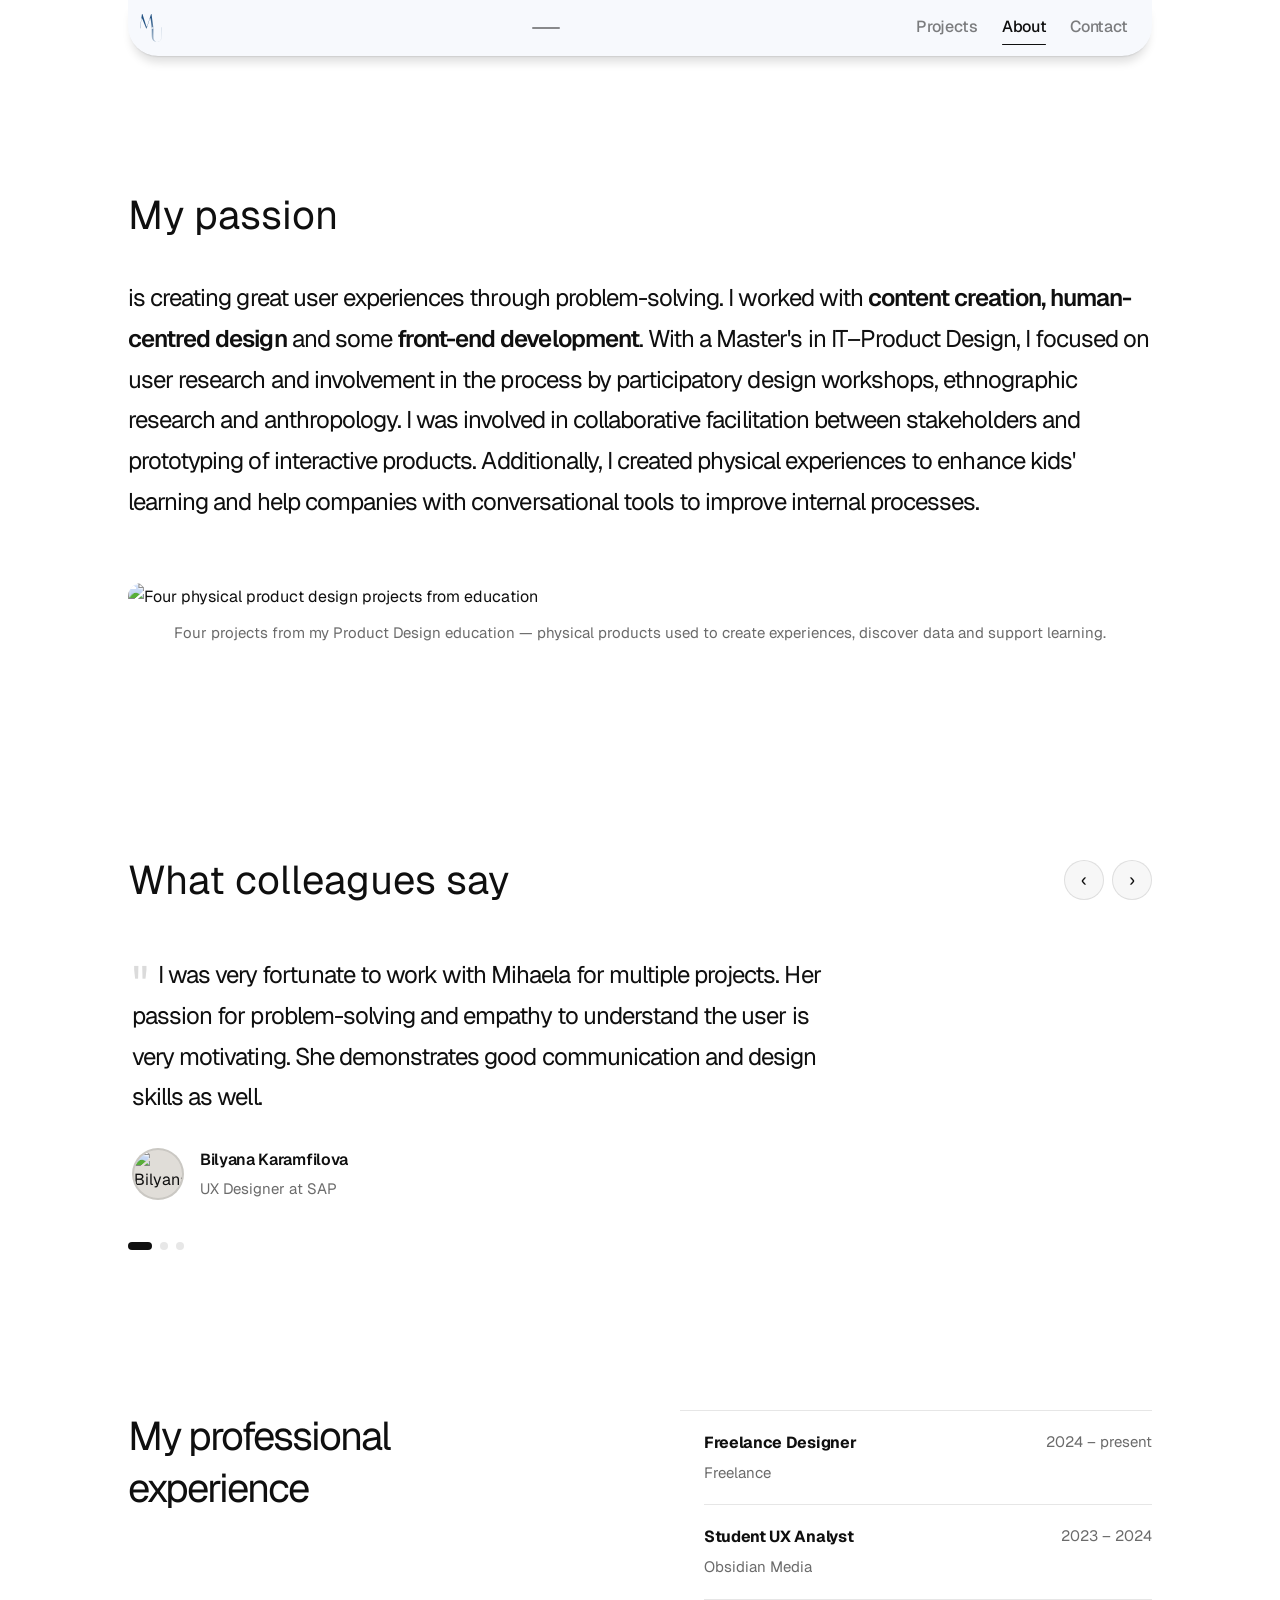
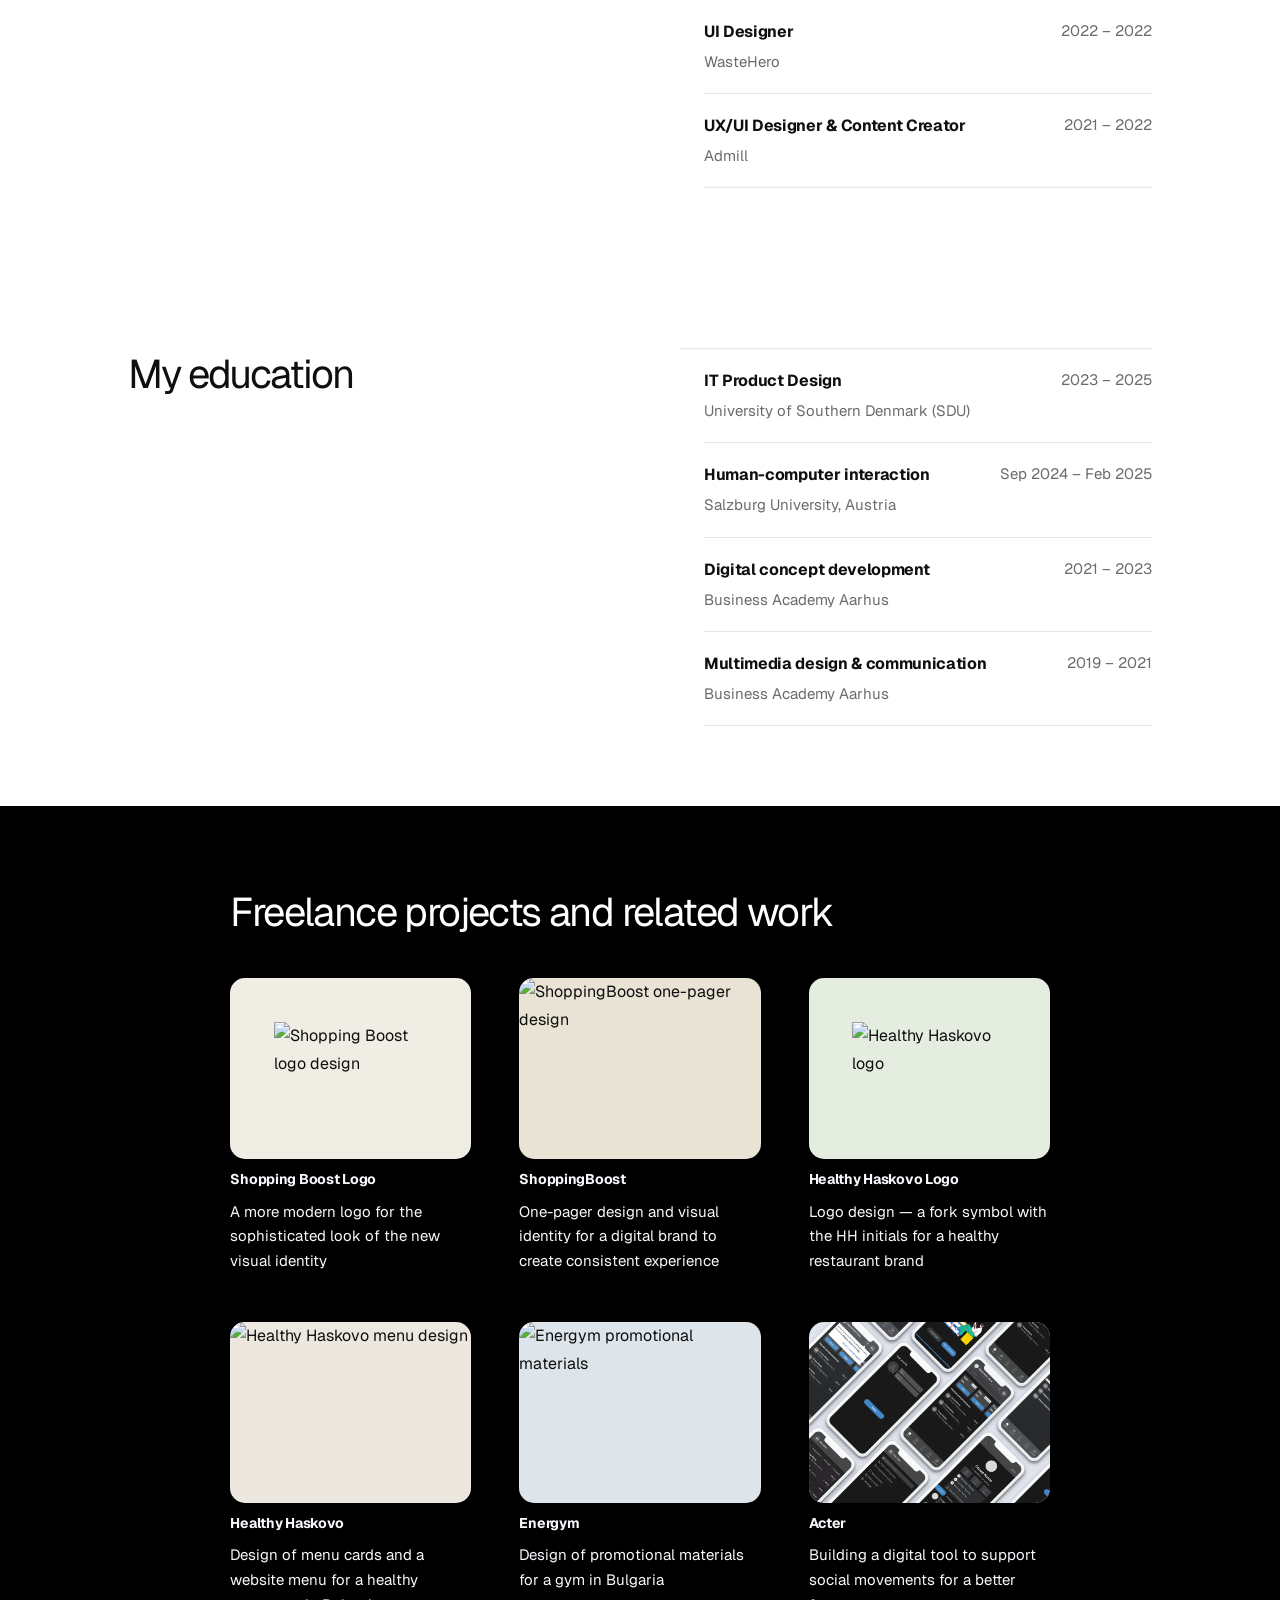
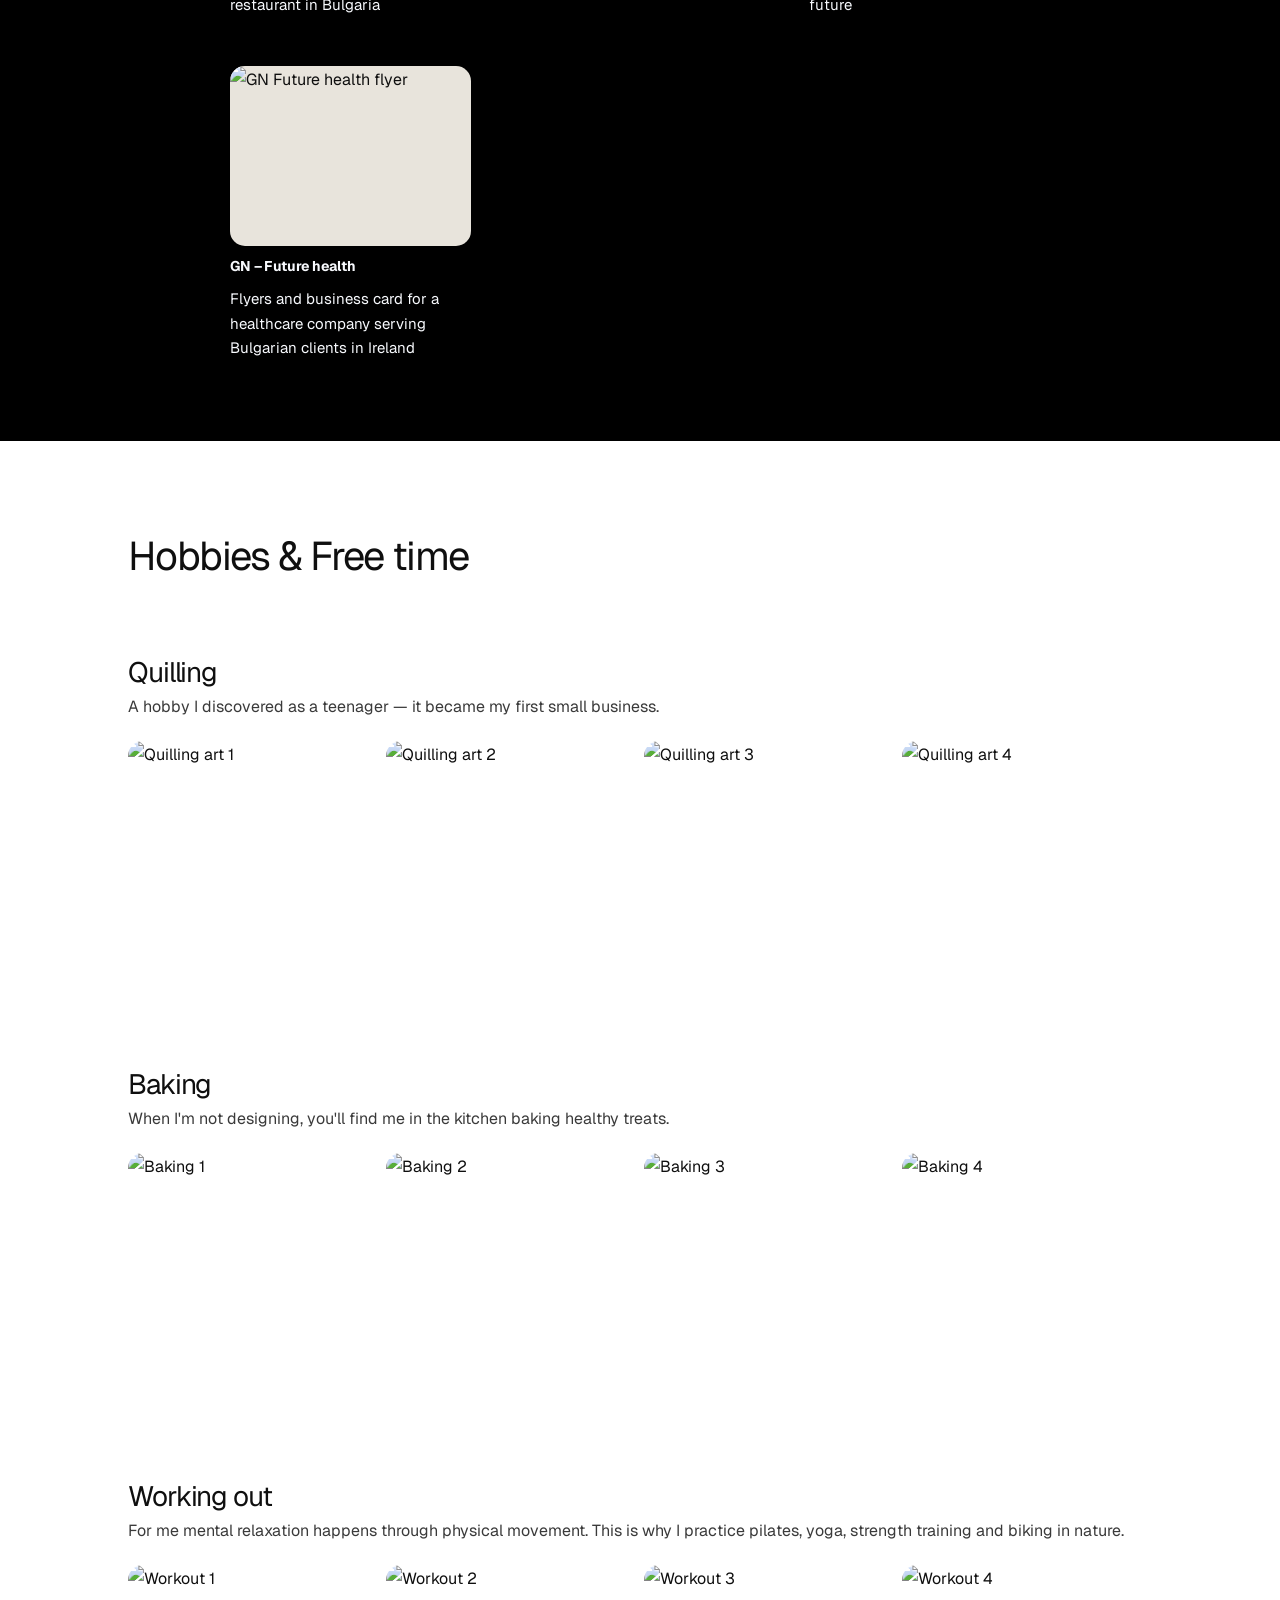
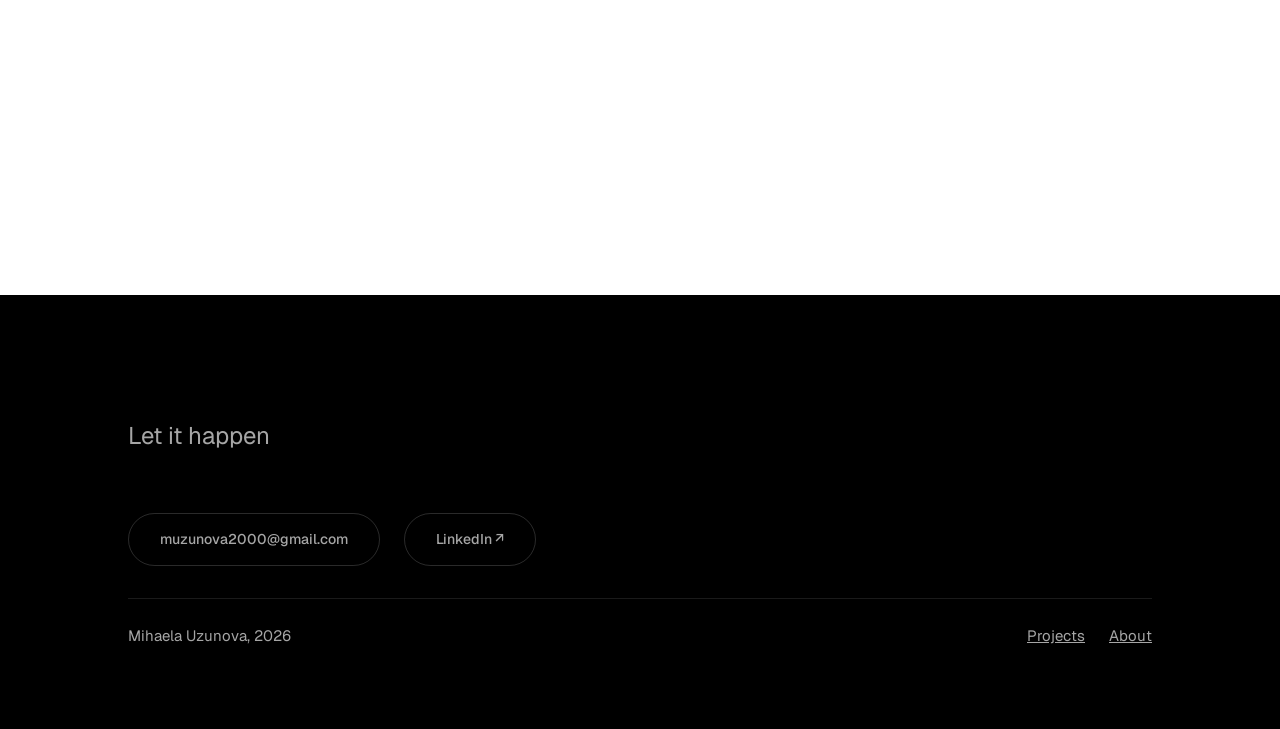
==== about.html @ a8ab4064 "images" ====
<!DOCTYPE html>
<html lang="en">
<head>
  <meta charset="UTF-8">
  <meta name="viewport" content="width=device-width, initial-scale=1.0">
  <title>About — Mihaela Uzunova</title>
  <meta name="description" content="About Mihaela Uzunova — Product Designer with a Master's in IT–Product Design.">
  <link rel="preconnect" href="https://fonts.googleapis.com">
  <link href="https://fonts.googleapis.com/css2?family=Geist:wght@300;400;500;600;700&display=swap" rel="stylesheet">
  <link rel="stylesheet" href="style.css">
</head>
<body>

<!-- ══ NAVIGATION ══════════════════════════════════════════
     Structure: [Logo → index.html] | scroll-line | [Links]
 ═════════════════════════════════════════════════════════ -->
<div class="nav" role="navigation" aria-label="Main navigation">
  <div class="nav__pill">
    <a href="index.html" class="nav__logo" aria-label="Mihaela Uzunova — go to homepage">
      <img src="icons/Logo-MU.svg" alt="Mihaela Uzunova" height="32" width="auto">
    </a>
    <div class="nav__center" aria-hidden="true">
      <div class="nav__scroll-line"></div>
    </div>
    <nav class="nav__links" aria-label="Page links">
      <a href="index.html" class="nav__link">Projects</a>
      <a href="about.html" class="nav__link nav__link--active">About</a>
      <a href="#footer" class="nav__link" role="menuitem">Contact</a>

    </nav>
    <button class="nav__ham" id="navHam"
            aria-label="Toggle navigation" aria-expanded="false" aria-controls="navDrawer">
      <span class="nav__ham-line"></span>
      <span class="nav__ham-line"></span>
      <span class="nav__ham-line"></span>
    </button>
    <div class="nav__tab nav__tab--left"  aria-hidden="true"></div>
    <div class="nav__tab nav__tab--right" aria-hidden="true"></div>
  </div>
</div>
<div class="nav__drawer" id="navDrawer" role="menu">
  <a href="index.html" class="nav__drawer-link" role="menuitem">Projects</a>
  <a href="about.html" class="nav__drawer-link nav__drawer-link--active" role="menuitem">About</a>
  <a href="#footer" class="nav__drawer-link" role="menuitem">Contact</a>
</div>

<!-- ══ LIGHTBOX ══════════════════════════════════════════ -->
<div class="lightbox" id="lightbox" role="dialog" aria-label="Image viewer" aria-modal="true">
  <button class="lightbox__btn lightbox__close" id="lightboxClose" aria-label="Close">✕</button>
  <button class="lightbox__btn lightbox__prev"  id="lightboxPrev"  aria-label="Previous">‹</button>
  <img class="lightbox__img" id="lightboxImg" src="" alt="">
  <button class="lightbox__btn lightbox__next"  id="lightboxNext"  aria-label="Next">›</button>
</div>

<!-- ══ PAGE ══════════════════════════════════════════════ -->
<main class="page">

  <!-- ── 1. INTRO / PASSION ──────────────────────────────
       Hierarchy: heading label → large body text → image
  ─────────────────────────────────────────────────────── -->
  <section class="panel panel--round-bottom"
           aria-label="About intro"
           style="padding-top:var(--space-hero-top); padding-bottom:120px;">
    <div class="panel__inner" style="display:flex;flex-direction:column;gap:60px;">

      <div class="passion-grid reveal">
        <span class="about-h">My passion</span><br>
        <br>
        <span class="passion-grid__label"></span>
        <div class="passion-grid__text">
          is creating great user experiences through problem-solving. I worked with
          <strong>content creation, human-centred design</strong> and some
          <strong>front-end development</strong>.
          With a Master's in IT–Product Design, I focused on user research and
          involvement in the process by participatory design workshops, ethnographic
          research and anthropology. I was involved in collaborative facilitation
          between stakeholders and prototyping of interactive products. Additionally,
          I created physical experiences to enhance kids' learning and help companies
          with conversational tools to improve internal processes.
        </div>
      </div>

      <div class="reveal" style="--reveal-delay:100ms">
        <img src="assets/images/about-education-projects.svg"
             data-fallback="https://framerusercontent.com/images/8AeSG3EFLdiTEGOoKFUkaVAniys.png"
             alt="Four physical product design projects from education"
             loading="lazy"
             style="width:100%;border-radius:15px;object-fit:cover;">
        <p class="photo-caption">
          Four projects from my Product Design education — physical products
          used to create experiences, discover data and support learning.
        </p>
      </div>

    </div>
  </section>


  <!-- ── 2. TESTIMONIAL CAROUSEL ─────────────────────────
       Hierarchy: section label → large quote → author
       Users can click arrows or dots; auto-plays every 6s.
  ─────────────────────────────────────────────────────── -->
  <section class="panel panel--round-all content-panel reveal" aria-label="Testimonials">
    <div class="testimonial-carousel" role="region" aria-label="Colleague testimonials" aria-roledescription="carousel">


  <!-- Header row: label + arrow controls -->
      <div class="testimonial-carousel__header">
        <span class="about-h">What colleagues say</span>
        <p class="testimonial-carousel__label" id="carousel-label"></p>
        <div class="testimonial-carousel__controls" aria-label="Carousel controls">
          <button class="testimonial-carousel__btn" id="testimonialPrev"
                  aria-label="Previous testimonial" aria-controls="testimonialTrack">‹</button>
          <button class="testimonial-carousel__btn" id="testimonialNext"
                  aria-label="Next testimonial" aria-controls="testimonialTrack">›</button>
        </div>
      </div>

      <!-- Slide viewport -->
      <div class="testimonial-carousel__viewport">
        <div class="testimonial-carousel__track" id="testimonialTrack"
             aria-live="polite" aria-atomic="true">

          <!-- Slide 1 -->
          <div class="testimonial-slide is-active"
               role="group" aria-roledescription="slide" aria-label="Testimonial 1 of 3">
            <blockquote class="testimonial-slide__quote">
              I was very fortunate to work with Mihaela for multiple projects.
              Her passion for problem-solving and empathy to understand the user
              is very motivating. She demonstrates good communication and design
              skills as well.
            </blockquote>
            <div class="testimonial-slide__author">
              <div class="testimonial-slide__avatar">
                <img src="assets/photos/Bilyana profile image.png"
                     data-fallback="https://framerusercontent.com/images/lwSOrYV5idbZUSqxw7YNv3wAYY0.png"
                     alt="Bilyana Karamfilova" loading="lazy">
              </div>
              <div>
                <span class="testimonial-slide__name">Bilyana Karamfilova</span>
                <span class="testimonial-slide__role">UX Designer at SAP</span>
              </div>
            </div>
          </div>

          <!-- Slide 2 -->
          <div class="testimonial-slide"
               role="group" aria-roledescription="slide" aria-label="Testimonial 2 of 3">
            <blockquote class="testimonial-slide__quote">
              Mihaela is creative, great to work with, and a genuine team player. 
              Mihaela is exceptional in Figma and has a strong foundation across many design tools. 
              I can strongly recommend her to any team which needs a great designer.”
            </blockquote>
            <div class="testimonial-slide__author">
              <div class="testimonial-slide__avatar"">
                <img src="photos/Denis photo.png"
                     alt="Colleague" loading="lazy">
              </div>
              <div>
                <span class="testimonial-slide__name">Denis Mrvoljak</span>
                <span class="testimonial-slide__role">Analytics Engineer</span>
              </div>
            </div>
          </div>

          <!-- Slide 3 -->
          <div class="testimonial-slide"
               role="group" aria-roledescription="slide" aria-label="Testimonial 3 of 3">
            <blockquote class="testimonial-slide__quote">
              Working with Mihaela was always a very positive experience. 
              She approaches projects in a calm and analytical way, asked precise questions, 
              and based her design decisions on clear reasoning rather than just aesthetics.”
            </blockquote>
            <div class="testimonial-slide__author">
              <div class="testimonial-slide__avatar" >
                <img src="photos/diana profile pic.jpg"
                     alt="Colleague" loading="lazy">
              </div>
              <div>
                <span class="testimonial-slide__name">Diana Považanová</span>
                <span class="testimonial-slide__role">UX & Brand Designer</span>
              </div>
            </div>
          </div>

        </div><!-- /.track -->
      </div><!-- /.viewport -->

      <!-- Dot indicators -->
      <div class="testimonial-carousel__dots" role="tablist" aria-label="Select testimonial">
        <button class="testimonial-carousel__dot is-active"
                role="tab" aria-selected="true" aria-controls="testimonialTrack"
                aria-label="Testimonial 1" data-index="0"></button>
        <button class="testimonial-carousel__dot"
                role="tab" aria-selected="false" aria-controls="testimonialTrack"
                aria-label="Testimonial 2" data-index="1"></button>
        <button class="testimonial-carousel__dot"
                role="tab" aria-selected="false" aria-controls="testimonialTrack"
                aria-label="Testimonial 3" data-index="2"></button>
      </div>

    </div>
  </section>

  <!-- ── 3. PROFESSIONAL EXPERIENCE ──────────────────────
       Hierarchy: H2 section title → role/company list
  ─────────────────────────────────────────────────────── -->
  <section class="panel panel--round-all content-panel reveal"
           id="services" aria-label="Professional experience">
    <div class="panel__inner">
      <div class="two-col">
        <div class="two-col__sticky">
          <h2 class="text-h2">My professional<br>experience</h2>
        </div>

        <div class="two-col__scroll">
          <ul class="experience-list" aria-label="Work history">
            <li class="experience-item">
              <div>
                <span class="experience-item__role">Freelance Designer</span>
                <span class="experience-item__company">Freelance</span>
              </div>
              <span class="experience-item__year">2024 – present</span>
            </li>
            <li class="experience-item">
              <div>
                <span class="experience-item__role">Student UX Analyst</span>
                <span class="experience-item__company">Obsidian Media</span>
              </div>
              <span class="experience-item__year">2023 – 2024</span>
            </li>
            <li class="experience-item">
              <div>
                <span class="experience-item__role">UI Designer</span>
                <span class="experience-item__company">WasteHero</span>
              </div>
              <span class="experience-item__year">2022 – 2022</span>
            </li>
            <li class="experience-item">
              <div>
                <span class="experience-item__role">UX/UI Designer &amp; Content Creator</span>
                <span class="experience-item__company">Admill</span>
              </div>
              <span class="experience-item__year">2021 – 2022</span>
            </li>
          </ul>
        </div>

      </div>
    </div>
  </section>
 
  <!-- ── 3. EDUCATIONAL EXPERIENCE ──────────────────────
  ─────────────────────────────────────────────────────── -->

  <section class="panel panel--round-all content-panel reveal"
           id="services" aria-label="Professional experience">
    <div class="panel__inner">
      <div class="two-col">
        <div class="two-col__sticky">
          <h2 class="text-h2">My education</h2>
        </div>

        <div class="two-col__scroll">
          <ul class="experience-list" aria-label="Work history">
            <li class="experience-item">
              <div>
                <span class="experience-item__role">IT Product Design</span>
                <span class="experience-item__company">University of Southern Denmark (SDU)</span>
              </div>
              <span class="experience-item__year">2023 – 2025</span>
            </li>
            <li class="experience-item">
              <div>
                <span class="experience-item__role">Human-computer interaction</span>
                <span class="experience-item__company">Salzburg University, Austria</span>
              </div>
              <span class="experience-item__year">Sep 2024 – Feb 2025</span>
            </li>
            <li class="experience-item">
              <div>
                <span class="experience-item__role">Digital concept development</span>
                <span class="experience-item__company">Business Academy Aarhus</span>
              </div>
              <span class="experience-item__year">2021 – 2023</span>
            </li>
            <li class="experience-item">
              <div>
                <span class="experience-item__role">Multimedia design &amp; communication</span>
                <span class="experience-item__company">Business Academy Aarhus</span>
              </div>
              <span class="experience-item__year">2019 – 2021</span>
            </li>
          </ul>
        </div>

      </div>
    </div>
  </section>


  <!-- ── 4. FREELANCE PROJECTS ───────────────────────────
       Hierarchy: H2 heading → image thumbnail → title → description
       Images fill boxes with object-fit:cover (or contain for logos)
  ─────────────────────────────────────────────────────── -->
  <section class="panel panel--round-all content-panel reveal" aria-label="Freelance projects" id="panel-freelance">
    <div class="panel__inner">

      <h2 class="freelance-section-heading">Freelance projects and related work</h2>

      <div class="freelance-grid">

        <!-- LOGO items use --logo modifier for object-fit:contain -->
        <div class="freelance-item">
          <div class="freelance-item__thumb freelance-item__thumb--logo" style="background:#f0ede4;">
            <img src="assets/images/freelance-shopping-boost-logo.svg"
                 data-fallback="https://framerusercontent.com/images/0Tjo4TJbBhtSifZKqpNWFvZrxtI.svg"
                 alt="Shopping Boost logo design" loading="lazy">
          </div>
          <p class="freelance-item__title">Shopping Boost Logo</p>
          <p class="freelance-item__desc">A more modern logo for the sophisticated look of the new visual identity</p>
        </div>

        <div class="freelance-item">
          <div class="freelance-item__thumb" style="background:#e8e3d5;">
            <img src="assets/images/freelance-shopping-boost.svg"
                 data-fallback="https://framerusercontent.com/images/w4PWAtOiKPuX6em18YrSMd3Jj10.png"
                 alt="ShoppingBoost one-pager design" loading="lazy">
          </div>
          <p class="freelance-item__title">ShoppingBoost</p>
          <p class="freelance-item__desc">One-pager design and visual identity for a digital brand to create consistent experience</p>
        </div>

        <div class="freelance-item">
          <div class="freelance-item__thumb freelance-item__thumb--logo" style="background:#e5ede0;">
            <img src="assets/images/freelance-healthy-haskovo-logo.svg"
                 data-fallback="https://framerusercontent.com/images/qCf59tjkWl9JNCRsRRt0Go29gw.svg"
                 alt="Healthy Haskovo logo" loading="lazy">
          </div>
          <p class="freelance-item__title">Healthy Haskovo Logo</p>
          <p class="freelance-item__desc">Logo design — a fork symbol with the HH initials for a healthy restaurant brand</p>
        </div>

        <div class="freelance-item">
          <div class="freelance-item__thumb" style="background:#ede8df;">
            <img src="assets/images/freelance-healthy-haskovo.svg"
                 data-fallback="https://framerusercontent.com/images/FFqtTVPtNFP31FycWjvl6tygAug.png"
                 alt="Healthy Haskovo menu design" loading="lazy">
          </div>
          <p class="freelance-item__title">Healthy Haskovo</p>
          <p class="freelance-item__desc">Design of menu cards and a website menu for a healthy restaurant in Bulgaria</p>
        </div>

        <div class="freelance-item">
          <div class="freelance-item__thumb" style="background:#dde5ea;">
            <img class="hobby-gallery__img" src="assets/images/freelance-energym.svg"
                 data-fallback="https://framerusercontent.com/images/6rnTeiDVu0fm8cZxaADlhZErVI.png"
                 alt="Energym promotional materials" loading="lazy">
          </div>
          <p class="freelance-item__title">Energym</p>
          <p class="freelance-item__desc">Design of promotional materials for a gym in Bulgaria</p>
        </div>

        <div class="freelance-item">
          <div class="freelance-item__thumb" style="background:#e0e4ed;">
            <img class="hobby-gallery__img" src="photos/Actor-MOCKUPs-Phones.png"
                 data-fallback="https://github.com/uzunovamihaela/portfolio/blob/3a50fce0b4b57e09cc58103749b3e7d9e914b8c0/photos/Actor-MOCKUPs-Phones.png"
                 alt="Acter social movement tool" loading="lazy">
          </div>
          <p class="freelance-item__title">Acter</p>
          <p class="freelance-item__desc">Building a digital tool to support social movements for a better future</p>
        </div>

        <div class="freelance-item">
          <div class="freelance-item__thumb" style="background:#e8e4dc;">
            <img class="hobby-gallery__img" src="----"
                 data-fallback="https://framerusercontent.com/images/236sgPd18s0Sccp9KuyGt0Kv4.png"
                 alt="GN Future health flyer" loading="lazy">
          </div>
          <p class="freelance-item__title">GN – Future health</p>
          <p class="freelance-item__desc">Flyers and business card for a healthcare company serving Bulgarian clients in Ireland</p>
        </div>

      </div>
    </div>
  </section>

  <!-- ── 5. HOBBIES ──────────────────────────────────────
       Hierarchy: H2 → H3 hobby name → body desc → photo grid
  ─────────────────────────────────────────────────────── -->
  <section class="panel panel--round-all content-panel reveal" aria-label="Hobbies">
    <div class="panel__inner">

      <h2 class="hobbies-heading">Hobbies &amp; Free time</h2>

      <div class="hobby-section">
        <div class="hobby-section__header">
          <h3 class="hobby-section__name">Quilling</h3>
          <p class="hobby-section__desc">A hobby I discovered as a teenager — it became my first small business.</p>
        </div>
        <div class="hobby-gallery">
          <img class="hobby-gallery__img" src="assets/images/hobby-quilling-1.svg"
               data-fallback="https://framerusercontent.com/images/YHaYY87H1dk442g3gDPDpAk1Ows.png"
               alt="Quilling art 1" loading="lazy">
          <img class="hobby-gallery__img" src="assets/images/hobby-quilling-2.svg"
               data-fallback="https://framerusercontent.com/images/HFTylfSXX4FcjKSsA3PEj3fnMRU.png"
               alt="Quilling art 2" loading="lazy">
          <img class="hobby-gallery__img" src="assets/images/hobby-quilling-3.svg"
               data-fallback="https://framerusercontent.com/images/AWq4Z7p8507ijrqC2cA4pgmf760.png"
               alt="Quilling art 3" loading="lazy">
          <img class="hobby-gallery__img" src="assets/images/hobby-quilling-4.svg"
               data-fallback="https://framerusercontent.com/images/sGIptMogyaDWTcd0AEV4dmSQ.png"
               alt="Quilling art 4" loading="lazy">
        </div>
      </div>

      <div class="hobby-section">
        <div class="hobby-section__header">
          <h3 class="hobby-section__name">Baking</h3>
          <p class="hobby-section__desc">When I'm not designing, you'll find me in the kitchen baking healthy treats.</p>
        </div>
        <div class="hobby-gallery">
          <img class="hobby-gallery__img" src="assets/images/hobby-baking-1.svg"
               data-fallback="https://framerusercontent.com/images/GiwDTWTmSLKFHNaBdzjFYMfHlog.jpeg"
               alt="Baking 1" loading="lazy">
          <img class="hobby-gallery__img" src="assets/images/hobby-baking-2.svg"
               data-fallback="https://framerusercontent.com/images/i2eRsz8CIRX2nXGvk4YJ8UVtW2Y.jpeg"
               alt="Baking 2" loading="lazy">
          <img class="hobby-gallery__img" src="assets/images/hobby-baking-3.svg"
               data-fallback="https://framerusercontent.com/images/HxMLSd2zOgRobpEKYFdrCWTsAIk.jpeg"
               alt="Baking 3" loading="lazy">
          <img class="hobby-gallery__img" src="assets/images/hobby-baking-4.svg"
               data-fallback="https://framerusercontent.com/images/gluixwspMv5TgZrB2dmzsBmr4PY.jpeg"
               alt="Baking 4" loading="lazy">
        </div>
      </div>

      <div class="hobby-section">
        <div class="hobby-section__header">
          <h3 class="hobby-section__name">Working out</h3>
          <p class="hobby-section__desc">
            For me mental relaxation happens through physical movement. This is why I practice pilates, yoga, strength training and biking in nature.
          </p>
        </div>
        <div class="hobby-gallery">
          <img class="hobby-gallery__img" src="assets/images/hobby-workout-1.svg"
               data-fallback="https://framerusercontent.com/images/nebKHtFgmzqgBatkZMsHce5x1o.png"
               alt="Workout 1" loading="lazy">
          <img class="hobby-gallery__img" src="assets/images/hobby-workout-2.svg"
               data-fallback="https://framerusercontent.com/images/xOynuA3ihBtTfeAcx9zMGR2T1h0.png"
               alt="Workout 2" loading="lazy">
          <img class="hobby-gallery__img" src="assets/images/hobby-workout-3.svg"
               data-fallback="https://framerusercontent.com/images/FqAjwyoiWbgMYJBif4N5TjheSzk.png"
               alt="Workout 3" loading="lazy">
          <img class="hobby-gallery__img" src="assets/images/hobby-workout-4.svg"
               data-fallback="https://framerusercontent.com/images/Z2DNbGDiVHFKPW6QPA536LbrDc.png"
               alt="Workout 4" loading="lazy">
        </div>
      </div>

    </div>
  </section>

  <!-- ── FOOTER ──────────────────────────────────────── -->
  <footer class="footer" aria-label="Footer" id="footer">
    <div class="footer__inner reveal">
      <div class="footer-mail">
        <p class="footer__cta-label">Let it happen</p>
      </div>
      <div class="footer__secondary-links">
        <a href="mailto:muzunova2000@gmail.com" class="btn btn--outline-dark">muzunova2000@gmail.com</a>
        <a href="https://www.linkedin.com/in/mihaela-uzunova" target="_blank" rel="noopener noreferrer" class="btn btn--outline-dark">LinkedIn ↗</a>
      </div>
      <div class="footer__bottom">
        <span class="footer__copyright">Mihaela Uzunova, 2026</span>
        <nav class="footer__nav" aria-label="Footer navigation">
          <a href="index.html" class="footer__nav-link">Projects</a>
          <a href="about.html" class="footer__nav-link">About</a>
        </nav>
      </div>
    </div>
  </footer>

</main>

<script src="main.js"></script>
</body>
</html>
---- style.css ----
/* ================================================================
   PORTFOLIO — style.css
   Mihaela Uzunova Portfolio
   ================================================================
   Table of Contents:
   1.  Design Tokens & Fluid Type Scale
   2.  Reset & Base
   3.  Navigation
   4.  Page Layout Shell
   5.  Hero Section
   6.  Project Cards
   7.  White Content Panels & Two-column Layout
   8.  Skills List & Tags
   9.  Buttons
   10. Collaborate Section
   11. Footer
   12. About Page — Passion, Testimonial Carousel, Experience
   13. Freelance Grid
   14. Hobbies
   15. Case Study Page
   16. Lightbox
   17. Scroll Reveal
   18. Responsive — Tablet  (810–1169 px)
   19. Responsive — Mobile  (≤ 809 px)
   20. Reduced Motion
================================================================ */

/* ── 1. DESIGN TOKENS & FLUID TYPE SCALE ──────────────────── */
:root {
  /* ─ Colors ─────────────────────────────────────────────── */
  --color-black:        #000000;
  --color-white:        #ffffff;
  --color-surface:      #f7f7f7;
  --color-nav-pill:     #f7f9fd;

  /* On-light text — WCAG AA contrast (4.5:1 minimum) */
  --color-text-primary: #0f0f0f;          /* 19.6:1  — headings */
  --color-text-body:    #3a3a3a;          /* 10.7:1  — body copy */
  --color-text-muted:   #6b6b6b;          /* 5.74:1  — captions, labels */
  --color-text-subtle:  rgba(15,15,15,.45); /* decorative only */

  /* On-dark text — contrast enforced against #000 bg */
  --color-dark-primary:  #ffffff;          /* 21:1 */
  --color-dark-body:     rgba(255,255,255,.88); /* 17.5:1 — body on black */
  --color-dark-muted:    rgba(255,255,255,.65); /* 10.9:1 — muted on black */
  --color-dark-subtle:   rgba(255,255,255,.40); /* decorative only */

  --color-border:        rgba(15,15,15,.10);
  --color-accent-blue:   #215182;
  --color-accent-light:  #acc8e5;

  /* ─ Shadows ─────────────────────────────────────────────── */
  --shadow-nav:
    0 .602px  .602px  -1.25px rgba(0,0,0,.36),
    0 2.289px 2.289px -2.5px  rgba(0,0,0,.32),
    0 10px    10px    -3.75px rgba(0,0,0,.13);
  --shadow-card:
    0 2px  4px  rgba(0,0,0,.04),
    0 8px  24px rgba(0,0,0,.06),
    0 24px 60px rgba(0,0,0,.05);

  /* ─ Typography ──────────────────────────────────────────── */
  --font: 'Geist', -apple-system, BlinkMacSystemFont, 'Segoe UI', sans-serif;

  /*  Fluid scale: clamp(min, preferred-vw, max)
      Desktop  Tablet   Mobile
      ────────────────────────── */
  --fs-h1:    clamp(40px, 5.5vw,  64px);   /* 40 → 64 */
  --fs-h2:    clamp(28px, 3.5vw,  40px);   /* 28 → 40 */
  --fs-h3:    clamp(22px, 2.5vw,  28px);   /* 22 → 28 */
  --fs-h4:    clamp(20px, 2vw,    24px);   /* 20 → 24 */
  --fs-body:  clamp(16px, 1.2vw,  18px);   /* 16 → 18  ← minimum 16px */
  --fs-label: clamp(14px, 1.1vw,  16px);   /* 14 → 16 */
  --fs-small: clamp(15px, 1vw,    17px);   /* 13 → 14 */
  --fs-nav:   16px;                        /* fixed, always readable */

  --lh-heading: 1.15;
  --lh-subhead: 1.3;
  --lh-body:    1.75;

  /* ─ Spacing ─────────────────────────────────────────────── */
  --space-px:        clamp(24px, 8vw, 120px); /* horizontal page padding */
  --space-hero-top:  180px;
  --space-section-y: 80px;
  --space-card-pad:  48px;
  --space-col-gap:   80px;
  --space-mobile-px: 24px; /* hard rule: 24px on mobile sides */

  /* ─ Radii ────────────────────────────────────────────────── */
  --r-pill:   244px;
  --r-nav:    30px;
  --r-panel:  24px;
  --r-card:   20px;
  --r-img:    16px;
  --r-thumb:  12px;

  /* ─ Motion ───────────────────────────────────────────────── */
  --ease-out:   cubic-bezier(.22, 1, .36, 1);
  --ease-inout: cubic-bezier(.65, 0, .35, 1);
  --dur-fast:  180ms;
  --dur-base:  320ms;
  --dur-slow:  600ms;
}

/* ── 2. RESET & BASE ──────────────────────────────────────── */
*, *::before, *::after { box-sizing: border-box; margin: 0; padding: 0; }
html {
  -webkit-font-smoothing: antialiased;
  -moz-osx-font-smoothing: grayscale;
  scroll-behavior: smooth;
}
body {
  font-family: var(--font);
  font-size: var(--fs-body);
  line-height: var(--lh-body);
  color: var(--color-text-primary);
  background: var(--color-black);
  overflow-x: hidden;
}
img, video { display: block; max-width: 100%; height: auto; }
/* All images: 15px border-radius globally */
img {
  border-radius: 15px;
}
/* Exception: tiny icons / avatars / logos that have their own radius */
.nav__logo img,
.testimonial-slide__avatar img,
.lightbox__img,
.hobby-gallery__img {
  border-radius: inherit; /* controlled by their parent container */
}
a { color: inherit; text-decoration: none; }
ul, ol { list-style: none; }
button { font-family: inherit; border: none; background: none; cursor: pointer; }

/* ── 3. NAVIGATION ────────────────────────────────────────── */
.nav {
  position: fixed;
  inset: 0 0 auto 0;
  z-index: 200;
  display: flex;
  justify-content: center;
  pointer-events: none;
}

/* Pill */
.nav__pill {
  pointer-events: all;
  position: relative;
  background: var(--color-nav-pill);
  border-radius: 0px 0px 30px 30px;
  box-shadow: var(--shadow-nav);
  display: flex;
  align-items: center;
  width: min(100% - 32px, 1024px);
  padding: 4px 24px 4px 4px;
  overflow: visible;
}
.pill-btn:hover { transform: scale(1.02); }
.pill-btn.outline {
  color: rgba(0,0,0,.55);
  border-color: rgba(0,0,0,.14);
  background: transparent;
}

/* Logo — clickable, redirects to index */
/* Logo — transparent, bare SVG, no background circle */
.nav__logo {
  display: flex;
  align-items: center;
  justify-content: center;
  /* Use natural padding inside the pill for visual breathing room */
  padding: 10px 14px 10px 8px;
  flex-shrink: 0;
  transition: opacity var(--dur-fast) ease;
  text-decoration: none;
}
.nav__logo:hover { opacity: .65; }
.nav__logo img {
  /* Sized to sit comfortably inside the 56px-tall pill */
  width: auto;
  height: 28px;
  display: block;
}

/* Centre: expanding scroll-progress line */
.nav__center {
  flex: 1;
  min-width: 0;
  display: flex;
  align-items: center;
  justify-content: center;
  padding: 0 16px;
  pointer-events: none;
}
.nav__scroll-line {
  height: 1.5px;
  background: rgba(0,0,0,.45);
  border-radius: 1px;
  width: 28px;
  transition: width .12s linear;
  pointer-events: none;
  flex-shrink: 0;
}

/* Links */
.nav__links {
  display: flex;
  align-items: center;
  gap: 24px;
  flex-shrink: 0;
}
.nav__link {
  font-size: var(--fs-nav);
  font-weight: 500;
  letter-spacing: -.02em;
  color: rgba(0,0,0,.5);
  transition: color var(--dur-fast) ease;
  white-space: nowrap;
  position: relative;
  padding-bottom: 2px;
  text-decoration: none;
}
.nav__link:hover { color: var(--color-text-primary); }
.nav__link--active { color: var(--color-text-primary); }
.nav__link--active::after {
  content: '';
  position: absolute;
  bottom: -2px; left: 0; right: 0;
  height: 1px;
  background: var(--color-text-primary);
  border-radius: 1px;
}

/* Hamburger */
.nav__ham {
  display: none;
  flex-direction: column;
  gap: 5px;
  padding: 8px;
  margin-left: auto;
  flex-shrink: 0;
}
.nav__ham-line {
  display: block;
  width: 18px; height: 1.5px;
  background: var(--color-text-primary);
  border-radius: 1px;
  transform-origin: center;
  transition: transform .28s var(--ease-out), opacity .2s ease;
}
.nav__ham[aria-expanded="true"] .nav__ham-line:nth-child(1) {
  transform: translateY(6.5px) rotate(45deg);
}
.nav__ham[aria-expanded="true"] .nav__ham-line:nth-child(2) { opacity: 0; }
.nav__ham[aria-expanded="true"] .nav__ham-line:nth-child(3) {
  transform: translateY(-6.5px) rotate(-45deg);
}

/* Mobile drawer */
.nav__drawer {
  position: fixed;
  top: 0; left: 0; right: 0;
  z-index: 190;
  background: var(--color-nav-pill);
  display: flex;
  flex-direction: column;
  padding-top: 80px;
  border-bottom: 1px solid var(--color-border);
  transform: translateY(-110%);
  transition: transform .35s var(--ease-out);
  pointer-events: none;
}
.nav__drawer--open { transform: translateY(0); pointer-events: all; }
.nav__drawer-link {
  display: block;
  padding: 16px var(--space-mobile-px);
  font-size: var(--fs-nav);
  font-weight: 500;
  color: var(--color-text-primary);
  border-bottom: 1px solid var(--color-border);
  text-decoration: none;
}
.nav__drawer-link:hover { background: var(--color-surface); }
.nav__drawer-link--active { font-weight: 600; }

/* Corner tabs */
.nav__tab {
  position: absolute;
  top: 0;
  width: 24px; height: 24px;
  background: var(--color-nav-pill);
  pointer-events: none;
  z-index: 1;
}
.nav__tab--left {
  left: -24px;
  box-shadow: 0 1px 2px rgba(0,0,0,.5);
  -webkit-mask: url("https://framerusercontent.com/images/uwPvQIyhqKXzSdOm9l38Iy0paU.svg") 50%/cover no-repeat;
  mask: url("https://framerusercontent.com/images/uwPvQIyhqKXzSdOm9l38Iy0paU.svg") 50%/cover no-repeat;
}
.nav__tab--right {
  right: -24px;
  box-shadow: var(--shadow-nav);
  -webkit-mask: url("https://framerusercontent.com/images/8yLgvywLGYN5dpxsHxQdI1EJcAQ.svg") 0 0/cover no-repeat;
  mask: url("https://framerusercontent.com/images/8yLgvywLGYN5dpxsHxQdI1EJcAQ.svg") 0 0/cover no-repeat;
}

/* ── 4. PAGE LAYOUT SHELL ─────────────────────────────────── */
.page { background: var(--color-black); display: flex; flex-direction: column; align-items: center; min-height: 100vh; }
.panel-gap { width: 100%; height: 16px; background: var(--color-black); flex-shrink: 0; }
.panel-gap-white {width: 100%; height: 16px; background: var(--color-white); flex-shrink: 0; }
.panel {
  background: var(--color-white);
  width: 100%;
  color: var(--color-text-primary);
  display: flex;
  flex-direction: column;
  align-items: center;
  padding-left: var(--space-px);
  padding-right: var(--space-px);
  overflow: hidden;
}

.panel__inner { width: 100%; max-width: 1024px; height: fit-content;}

#panel-freelance {
  background: var(--color-black);
  width: 100%;
  color: var(--color-text-primary);
  display: flex;
  flex-direction: column;
  align-items: center;
  padding-left: var(--space-px);
  padding-right: var(--space-px);
  overflow: hidden;
}

#panel-freelance { width: 100%; max-width: 1024px; }

/* ── 5. HERO SECTION ──────────────────────────────────────── */
.hero {
  padding-top: var(--space-hero-top);
  padding-bottom: 100px;
}
.hero__text-group {
  display: flex;
  flex-direction: column;
  gap: 28px;
  width: 100%;
}
/* Fluid H1 — hierarchy rule: largest element on page */
.hero__heading {
  font-size: var(--fs-h1);
  font-weight: 400;
  letter-spacing: -.06em;
  line-height: var(--lh-heading);
  color: var(--color-text-primary);
  text-align: center;
}
.hero__word {
  display: inline-block;
  opacity: 0;
  transform: translateY(14px);
  transition: opacity .5s var(--ease-out), transform .5s var(--ease-out);
}
.hero__word.is-visible { opacity: 1; transform: translateY(0); }
.hero__subheading {
  font-size: var(--fs-body);
  line-height: var(--lh-body);
  color: var(--color-text-body);  /* proper contrast */
  text-align: center;
  max-width: 560px;
  margin: 0 auto;
  opacity: 0;
  transform: translateY(10px);
  transition: opacity .6s var(--ease-out) .4s, transform .6s var(--ease-out) .4s;
}
.hero__subheading.is-visible { opacity: 1; transform: translateY(0); }

/* ── 6. PROJECT CARDS ─────────────────────────────────────── */
.projects-title{
  display: flex;
  flex-direction: column;   
  gap: 24px;              
  align-items: stretch;
  justify-content: space-between;
  padding-bottom: 32px;
}

.projects-panel { padding-bottom: var(--space-section-y); }
.projects-panel .panel__inner {
  display: flex;
  flex-direction: column;
  gap: var(--space-section-gap);
  padding-top: 60px;
}
.project-entry { position: relative; }
.project-entry__eyebrow {
  position: absolute;
  top: -40px; left: 0;
  font-size: var(--fs-h3);
  font-weight: 500;
  color: var(--color-text-muted);
  letter-spacing: .01em;
}
.project-card {
  background: var(--color-white);
  border-radius: var(--r-panel);
  padding: 6px;
  box-shadow: var(--shadow-card);
  position: relative;
  transition: transform var(--dur-base) var(--ease-out),
              box-shadow var(--dur-base) var(--ease-out);
  overflow: visible;
}
.project-card__shadow {
  position: absolute;
  inset: 0 -80px -80px;
  background: linear-gradient(180deg, transparent 0%, rgba(0,0,0,.06) 100%);
  border-radius: var(--r-panel);
  filter: blur(40px);
  z-index: 0;
  pointer-events: none;
}
.project-card:hover {
  transform: translateY(-4px);
  box-shadow: 0 4px 12px rgba(0,0,0,.06), 0 20px 48px rgba(0,0,0,.1), 0 40px 80px rgba(0,0,0,.08);
}
.project-card__inner {
  position: relative; z-index: 1;
  background: var(--color-white);
  border-radius: var(--r-card);
  padding: var(--space-card-pad);
  display: flex;
  flex-direction: column;
  gap: var(--space-card-pad);
  overflow: hidden;
}
.project-card__image-wrap {
  position: relative;
  width: 100%;
  aspect-ratio: 4/3;
  border-radius: 15px;        /* 15px per design rule */
  overflow: hidden;
  background: #111;
}
.project-card__image-link { display: block; width: 100%; height: 100%; }
.project-card__image {
  width: 100%; height: 100%;
  object-fit: cover;
  object-position: center;    /* always show centre of photo */
  display: block;
  border-radius: 0;           /* parent clips via overflow:hidden */
  transition: transform .6s var(--ease-out);
}
.project-card:hover .project-card__image { transform: scale(1.03); }
.project-card__live-badge {
  position: absolute;
  top: 14px; right: 14px;
  background: rgba(247,249,253,.92);
  backdrop-filter: blur(8px);
  color: var(--color-text-primary);
  font-size: var(--fs-small);
  font-weight: 600;
  padding: 7px 16px;
  border-radius: var(--r-pill);
  border: 1.5px solid rgba(0,0,0,.08);
  transition: background var(--dur-fast) ease, color var(--dur-fast) ease, transform .2s;
  z-index: 2;
}

.project-card__live-badge:hover {
  background: var(--color-black);
  color: var(--color-white);
  transform: scale(1.03);
}
.project-card__info {
  display: flex;
  flex-direction: row;
  align-items: flex-start;
  gap: var(--space-col-gap);
}
.project-card__title-col {
  flex: 1 0 0; min-width: 0;
  position: sticky; top: 180px;
}
/* H2 inside card — clear hierarchy below H1 */
.project-card__title {
  font-size: var(--fs-h3);
  font-weight: 400;
  letter-spacing: -.05em;
  line-height: var(--lh-subhead);
  color: var(--color-text-primary);
}
.project-card__title strong { font-weight: 600; }
.project-card__meta-col {
  flex: 1 0 0; min-width: 0;
  display: flex; flex-direction: column; gap: 16px;
}
.project-card__meta-row {
  display: flex; align-items: center; gap: 12px;
  text-decoration: none; color: var(--color-text-primary);
}
.project-card__meta-icon {
  width: 24px; height: 24px; flex-shrink: 0;
  display: flex; align-items: center; justify-content: center;
  border-radius: 6px; background: var(--color-surface);
}
.project-card__meta-icon svg { width: 14px; height: 14px; }
.project-card__meta-label {
  font-size: var(--fs-body);
  color: var(--color-text-body);  /* readable on white */
  line-height: var(--lh-body);
  transition: color var(--dur-fast) ease;
}
.project-card__meta-row:hover .project-card__meta-label { color: var(--color-text-primary); }
.project-card__meta-divider { height: 1px; background: var(--color-border); width: 100%; }

/* Project description main page cards*/
.info-card-tags { display: flex; flex-wrap: wrap; gap: 8px; }
.info-tag {
  font-size: 13px;
  font-weight: 500;
  letter-spacing: .02em;
  color: var(--color-text-muted);
  background: var(--color-nav-pill);
  border-radius: 244px;
  padding: 4px 12px;
  white-space: nowrap;
}

/* ── 7. WHITE PANELS & TWO-COLUMN ─────────────────────────── */
.content-panel {
  padding-top: var(--space-section-y);
  padding-bottom: var(--space-section-y);
}
.two-col {
  display: flex;
  flex-direction: row;
  gap: var(--space-col-gap);
  width: 100%;
}
.two-col__sticky {
  flex: 1 0 0; min-width: 0;
  position: sticky; top: 180px;
  display: flex; flex-direction: column; gap: 28px;
}
.two-col__scroll { flex: 1 0 0; min-width: 0; display: flex; flex-direction: column; gap: 28px; }
.collab-section {
  width: 100%;
  padding: 120px var(--space-px);
  display: flex; justify-content: center;
}
.collab-section__inner {
  width: 100%; max-width: 1024px;
  gap: var(--space-col-gap);
}
.collab-section__copy { flex: 1 0 0; min-width: 0; }
.collab-section__action { flex-shrink: 0; padding-top: 4px; }

/* ================================================================
   8. WHAT I DO SECTION
   ================================================================
   Layout: black background, two-column
   ┌─────────────────────┬──────────────────────────────────────┐
   │  LEFT (sticky)      │  RIGHT (two stacked white cards)    │
   │                     │                                     │
   │  eyebrow label      │  ┌──────────────────────────────┐   │
   │                     │  │ services-card (About Me)     │   │
   │  h2 heading         │  │  title ── divider ── text    │   │
   │                     │  │  skill tags (bordered pills) │   │
   │  body text          │  └──────────────────────────────┘   │
   │                     │  ┌──────────────────────────────┐   │
   │  action buttons     │  │ services-card (Methods)      │   │
   │                     │  │  title ── divider ── text    │   │
   │                     │  │  method/tool tags            │   │
   │                     │  └──────────────────────────────┘   │
   └─────────────────────┴──────────────────────────────────────┘

   BEM class map:
     .what-i-do                 outer section, full-width, black bg
     .what-i-do__inner          max-width 1024px flex row wrapper
     .what-i-do__left           left sticky column (collab content)
     .what-i-do__left-eyebrow   small "← Services and Skills →" label
     .what-i-do__left-title     h2 headline
     .what-i-do__left-body      description paragraph
     .what-i-do__left-actions   flex column of CTA buttons
     .what-i-do__cards          right column, flex column of cards
     .services-card             individual white rounded card
     .services-card__title      card h3 heading
     .services-card__divider    thin horizontal rule
     .services-card__body       card description paragraph
     .services-card__tags       flex-wrap tag cloud
     .services-card__tag        single bordered pill tag
================================================================ */

/* ── Outer section ──────────────────────────────────────────── */

.what-i-do {
  width: 100%;
  max-width: 1024px;
  background: var(--color-black);
  display: flex;
  justify-content: center;
  display: flex;
  flex-direction: row;
  gap: var(--space-col-gap);
  width: 100%;
  padding-top: 100px;
  padding-bottom: 80px;
}

/* ── Inner max-width row ─────────────────────────────────────── */
.what-i-do__inner {
  width: 100%;
  max-width: 1024px;
  display: flex;
  flex-direction: row;
  gap: clamp(20px, 4vw, 40px);
  align-items: flex-start;
  justify-content: space-between;
}

/* ── LEFT COLUMN — collab content, sticky ───────────────────── */
.what-i-do__left {
  flex: 0 0 340px;              /* fixed width; cards take remaining space */
  max-width: 340px;
  position: sticky;
  top: 60px;                   /* stays visible while cards scroll past */
  display: flex;
  flex-direction: column;
  gap: 20px;
}

/* Small "← Services and Skills →" label above the heading */
.what-i-do__left-eyebrow {
  font-size: var(--fs-small);
  font-weight: 500;
  letter-spacing: 0.04em;
  color: var(--color-dark-muted);    /* rgba(255,255,255,.65) — contrast-safe */
  display: flex;
  align-items: center;
  gap: 6px;
}

/* Main heading */
.what-i-do__left-title {
  font-size: var(--fs-h2);           /* clamp(28px → 40px) */
  font-weight: 400;
  letter-spacing: -0.05em;
  line-height: var(--lh-subhead);
  color: var(--color-dark-primary);  /* #ffffff — 21:1 ratio */
}

/* Description text */
.what-i-do__left-body {
  font-size: var(--fs-body);         /* min 16px */
  line-height: var(--lh-body);
  color: var(--color-dark-body);     /* rgba(255,255,255,.88) */
}

/* CTA button group */
.what-i-do__left-actions {
  display: flex;
  flex-direction: column;
  gap: 12px;
  align-items: flex-start;
  margin-top: 8px;
}

/* ── RESPONSIVE — TABLET ────────────────────────────────────── */
@media (min-width: 810px) and (max-width: 1169px) {
  .what-i-do__left {
    flex: 0 0 260px;
    max-width: 260px;
  }
}

/* ── RESPONSIVE — MOBILE ────────────────────────────────────── */
@media (max-width: 809px) {
  .what-i-do {
    padding: 80px var(--space-mobile-px);   /* 24px sides — hard rule */
  }
  .what-i-do__inner {
    flex-direction: column;   /* stack left above cards */
    gap: 40px;
  }
  .what-i-do__left {
    position: static;         /* un-stick on mobile */
    flex: none;
    width: 100%;
    max-width: 100%;
  }
  .what-i-do__left-actions {
    flex-direction: row;      /* buttons side-by-side on mobile */
    flex-wrap: wrap;
  }
}

/* ================================================================
   WHAT I DO SECTION  —  section added to index.html
   ================================================================
   Layout: single dark-background section splits into two columns:
   ┌─────────────────────────────┬──────────────────┐
   │                             │  ┌─ About Me ──┐  │
   │   (empty / black)           │  │ title       │  │
   │                             │  │ ────────    │  │
   │                             │  │ body text   │  │
   │                             │  │ • skill tag │  │
   │                             │  └─────────────┘  │
   │                             │  ┌─ Methods ───┐  │
   │  ‹ Services and Skills ›   │  │ title       │  │
   │  Ready to collaborate?      │  │ ────────    │  │
   │  Let's connect              │  │ body text   │  │
   │  body text…                 │  │ • tool tag  │  │
   └─────────────────────────────┴──────────────────┘

   KEY TRICK:  align-items: end  on the grid —
   both columns bottom-align. Cards are tall so they reach the top;
   the short CTA text creates the natural "floats at bottom" look.
================================================================ */

/* ── LEFT — CTA text on dark background ─────────────────────── */
.what-i-do__cta {
  display: flex;
  flex-direction: column;
  gap: 18px;
  padding-bottom: 4px;   /* fine-tune baseline alignment */
  height: fit-content;
  position: sticky;
  top: 80px;
}

/* Small pill-shaped label  e.g. "‹ Services and Skills ›" */
.what-i-do__cta-label {
  display: inline-flex;
  align-items: center;
  gap: 6px;
  font-size: var(--fs-small);      /* 13–14 px */
  color: rgba(255,255,255,.45);
  border: 1px solid rgba(255,255,255,.18);
  border-radius: var(--r-pill);
  padding: 5px 14px;
  width: fit-content;
  letter-spacing: .02em;
}

/* Large heading — H2 in white */
.what-i-do__cta-heading {
  font-size: var(--fs-h2);         /* 28–40 px fluid */
  font-weight: 400;
  letter-spacing: -.05em;
  line-height: 1.2;
  color: var(--color-dark-primary);     /* #ffffff — 21:1 contrast */
}

/* Body paragraph — muted white, WCAG AA */
.what-i-do__cta-body {
  font-size: var(--fs-body);       /* min 16 px */
  color: var(--color-dark-muted);  /* rgba(255,255,255,.65) — 10.9:1 */
  line-height: var(--lh-body);
  max-width: 36ch;
}

/* ── RIGHT — stacked white cards ────────────────────────────── */
.what-i-do__cards {
  display: flex;
  flex-direction: column;
  gap: 14px;
  width: 50%;
}

/* Individual card: white, rounded, padded */
.what-i-do__card {
  background: var(--color-white);
  border-radius: 16px;
  padding: clamp(20px, 3vw, 28px);
  display: flex;
  flex-direction: column;
  gap: 0;                 /* spacing handled by margin-bottom below */
  box-shadow: 0 2px 8px rgba(0,0,0,.08), 0 8px 24px rgba(0,0,0,.04);
}

/* Card header: title + horizontal rule */
.what-i-do__card-header {
  margin-bottom: 16px;
}

/* H3 inside card — clear hierarchy */
.what-i-do__card-title {
  font-size: var(--fs-label);      /* 14–16 px */
  font-weight: 600;
  letter-spacing: -.02em;
  line-height: 1.4;
  color: var(--color-text-primary);
  margin-bottom: 12px;
}

/* Full-bleed divider line between title and body */
.what-i-do__card-divider {
  border: none;
  height: 1px;
  background: rgba(0,0,0,.09);
  margin: 0;               /* <hr> resets handled here */
}

/* Body paragraph inside card */
.what-i-do__card-body {
  font-size: var(--fs-small);      /* 13–14 px — slightly smaller inside cards */
  color: var(--color-text-muted);  /* #6b6b6b — 5.74:1 on white */
  line-height: 1.65;
  margin-top: 14px;
  margin-bottom: 20px;
}

/* Skill / tool tag group */
.what-i-do__tag-group {
  display: flex;
  flex-wrap: wrap;
  gap: 8px;
  margin-top: 24px;
}


/* Tags with white bg + thin border — matches screenshot exactly */
.what-i-do__tag {
  display: inline-block;
  font-size: 14px;
  font-weight: 400;
  color: var(--color-text-primary);
  background: transparent;
  border: 1px solid rgba(0,0,0,.16);
  border-radius: var(--r-pill);
  padding: 5px 12px;
  white-space: nowrap;
  transition: background var(--dur-fast) ease,
              color var(--dur-fast) ease,
              border-color var(--dur-fast) ease;
  cursor: default;
  line-height: 1;
}

.skills-list { display: flex; flex-direction: column; border-top: 1px solid var(--color-border); }
.skills-list__item {
  display: flex;
  align-items: center;
  gap: 10px;
  padding: 11px 0;
  border-bottom: 1px solid var(--border-7);
  font-size: clamp(14px, 1.5vw, 16px);
  color: var(--text-60);
  transition: color .2s, padding-left .2s;
}

/* ── SKILLS LIST ─────────────────────────────────────── */
.skill-list {
  display: flex;
  flex-direction: column;
  min-width: 0;
  width: 100%;
}
.skill-list li {
  display: flex;
  align-items: center;
  gap: 10px;
  padding: 11px 0;
  border-bottom: 1px solid rgba(0,0,0,.16); 
  font-size: clamp(14px, 1.5vw, 14px);
  color: var(--text-60);
  transition: color .2s, padding-left .2s;
}
.skill-list li:first-child { border-top: 1px solid rgba(0,0,0,.16); }
.skill-list li:hover { color: var(--black); padding-left: 4px; }
.skill-list li::before { content: '—'; font-size: 11px; opacity: .3; flex-shrink: 0; }



/* .skills-list__item::before { content: '—'; font-size: 13px; opacity: .35; flex-shrink: 0; }
.skills-list__item:hover { color: var(--color-text-primary); padding-left: 4px; }
.tag-group { display: flex; flex-wrap: wrap; gap: 10px; }
*/

/* ── Responsive — Tablet ─────────────────────────────────────── */
@media (min-width: 810px) and (max-width: 1169px) {
  .what-i-do__inner {
    gap: 32px;
  }
}

/* ── Responsive — Mobile ─────────────────────────────────────── */
@media (max-width: 809px) {
  .what-i-do {
    padding-left: var(--space-mobile-px);   /* 24px hard rule */
    padding-right: var(--space-mobile-px);
  }
  .what-i-do__inner {
    grid-template-columns: 1fr;   /* single column: CTA on top, cards below */
    align-items: start;
    gap: 40px;
  }

  /* On mobile CTA comes first in DOM but visually cards should
     appear first. Use order to swap without changing HTML. */
  .what-i-do__cards { order: -1; }
  .what-i-do__cta   { order:  1; }
  .what-i-do__cta-heading { font-size: clamp(24px, 7vw, 32px); }
}


/* ── WHITE SERVICE CARD ─────────────────────────────────────── */
.services-card {
  width: 100%;
  max-width: 1024px;
  background: var(--color-white);
  border-radius: 20px;
  padding: clamp(24px, 3.5vw, 36px);
  display: flex;
  flex-direction: column;
  gap: 0;
  
  /* Subtle inset shadow to lift card off black bg */
  box-shadow:
    0 1px 2px rgba(0,0,0,.04),
    0 4px 16px rgba(0,0,0,.06);
}

li {
  list-style: disc;
  margin-left: 24px;

}

/* ── 9. BUTTONS ──────────────────────────────────────────── */
.btn {
  display: inline-flex;
  align-items: center;
  justify-content: center;
  gap: 8px;
  font-family: var(--font);
  font-size: var(--fs-label);
  font-weight: 500;
  padding: 14px 32px;
  border-radius: var(--r-pill);
  cursor: pointer;
  transition: background var(--dur-base) var(--ease-out),
              color var(--dur-base) var(--ease-out),
              transform .18s ease;
  text-decoration: none;
  position: relative; border: none; background: transparent;
}
.btn::after {
  content: '';
  position: absolute; inset: 0;
  border-radius: var(--r-pill);
  border: 1.5px solid currentColor;
  opacity: .25;
  pointer-events: none;
  transition: opacity var(--dur-fast) ease;
}
.btn:hover { transform: scale(1.02); }
.btn:hover::after { opacity: .55; }
.btn--outline-dark {
  color: var(--color-text-body);
}
.btn--outline-dark:hover { background: var(--color-black); color: var(--color-white); }
.btn--outline-dark:hover::after { opacity: 0; }
.btn--outline-light { color: var(--color-dark-muted); }
.btn--outline-light:hover { background: var(--color-white); color: var(--color-text-primary); }
.btn--outline-light:hover::after { opacity: 0; }

/* ── 10. COLLABORATE ─────────────────────────────────────── */
/* Text on black — explicit accessible values */
.collab-section h2 { color: var(--color-dark-primary); }
.collab-section p  { color: var(--color-dark-body); }

/* ── 11. FOOTER ──────────────────────────────────────────── */
.footer {
  width: 100%;
  padding: 120px var(--space-px) 80px;
  display: flex; flex-direction: column; align-items: center;
}
.footer__inner { width: 100%; max-width: 1024px; display: flex; flex-direction: column; gap: 32px; }
.footer__cta-label { font-size: var(--fs-h4); color: var(--color-dark-muted);padding-bottom: 24px;}
.footer__email-link {
  font-size: clamp(28px, 4vw, 48px);
  font-weight: 400; letter-spacing: -.05em; line-height: 1.15;
  color: var(--color-dark-primary);  /* full white — contrast 21:1 */
  display: inline-block;
  transition: opacity var(--dur-fast) ease;
}
.footer__email-link:hover { opacity: .75; }
.footer__secondary-links { display: flex; gap: 24px; flex-wrap: wrap; }
.footer__secondary-links a {
  font-size: var(--fs-label);
  color: var(--color-dark-muted);  /* proper contrast on black */
  transition: color var(--dur-fast) ease;
}
.footer__secondary-links a:hover { color: var(--color-dark-primary); }
.footer__bottom {
  display: flex; justify-content: space-between; align-items: center;
  flex-wrap: wrap; gap: 12px;
  padding-top: 24px;
  border-top: 1px solid rgba(255,255,255,.10);
}
.footer__copyright { font-size: var(--fs-small); color: var(--color-dark-muted); }
.footer__nav { display: flex; gap: 24px; }
.footer__nav-link { font-size: var(--fs-small); color: var(--color-dark-muted); transition: color var(--dur-fast) ease; text-decoration: underline; }
.footer__nav-link:hover { color: var(--color-dark-primary); }

.footer-button-mail{
  padding: 8px 24px;
  align-content: center;
  background: rgba(247,249,253,.92);
  backdrop-filter: blur(8px);
  color: var(--color-text-primary);
  border-radius: var(--r-pill);
  border: 1.5px solid rgba(0,0,0,.08);
  font-weight: 600;
  transition: background var(--dur-fast) ease, color var(--dur-fast) ease, transform .2s;
  z-index: 2;
}

.footer-button-mail:hover {
  padding: 8px 24px;
  align-content: center;
  border-radius: var(--r-pill);
  border: 1.5px solid rgba(255, 255, 255, 0.08);
  background: var(--color-text-subtle);
  color: var(--color-white);
  transform: scale(1.03);
}



/* ── 12. ABOUT — PASSION, TESTIMONIAL CAROUSEL, EXPERIENCE ── */

/* Passion intro */
.passion-grid {
  flex-direction: row;
  align-items: flex-start; gap: 48px; width: 100%;
}
.passion-grid__label {
  font-size: var(--fs-small); font-weight: 600;
  color: var(--color-text-muted);
  letter-spacing: .05em; text-transform: uppercase;
  padding-top: 6px; min-width: 80px; flex-shrink: 0;
}
.passion-grid__text {
  font-size: var(--fs-h4);
  font-weight: 400; letter-spacing: -.04em; line-height: 1.7;
  color: var(--color-text-primary); flex: 1; min-width: 0;
}
.passion-grid__text strong { font-weight: 600; }
.photo-caption {
  font-size: var(--fs-small);
  color: var(--color-text-muted);
  margin-top: 10px; line-height: 1.6;
  text-align: center;
}

/* ── TESTIMONIAL CAROUSEL ──────────────────────────────────
   Layout:
   ┌──────────────────────────────────────────────────────┐
   │  ← What colleagues say →           [◀] [▶]         │
   │  ┌───────────────────────────────────────────────┐  │
   │  │  slide 1   │  slide 2   │  slide 3            │  │
   │  └───────────────────────────────────────────────┘  │
   │  ● ○ ○   dot pagination                             │
   └──────────────────────────────────────────────────────┘
   Slides animate with CSS transforms + opacity.
────────────────────────────────────────────────────────── */
.testimonial-carousel {
  width: 100%; max-width: 1024px;
  display: flex; flex-direction: column; gap: 40px;
}
.testimonial-carousel__header {
  display: flex;
  align-items: center;
  justify-content: space-between;
  flex-wrap: wrap;
  gap: 16px;
}
.testimonial-carousel__label {
  font-size: var(--fs-label);
  font-weight: 600;
  letter-spacing: .04em;
  text-transform: uppercase;
  color: var(--color-text-muted);
}
.testimonial-carousel__controls {
  display: flex; align-items: center; gap: 8px;
}
.testimonial-carousel__btn {
  width: 40px; height: 40px;
  border-radius: 50%;
  background: var(--color-surface);
  border: 1.5px solid var(--color-border);
  color: var(--color-text-primary);
  font-size: 18px;
  display: flex; align-items: center; justify-content: center;
  cursor: pointer;
  transition: background var(--dur-fast) ease,
              color var(--dur-fast) ease,
              transform .15s ease;
  flex-shrink: 0;
}
.testimonial-carousel__btn:hover {
  background: var(--color-text-primary);
  color: var(--color-white);
  transform: scale(1.05);
}
.testimonial-carousel__btn:disabled {
  opacity: .35;
  cursor: not-allowed;
  transform: none;
}
/* Viewport — clips slides */
.testimonial-carousel__viewport {
  position: relative;
  overflow: hidden;
  width: 100%;
  /* Height set by tallest slide via min-height fallback */
}
/* Track — all slides in a row */
.testimonial-carousel__track {
  display: flex;
  transition: transform .48s var(--ease-out);
  will-change: transform;
}
/* Individual slide */
.testimonial-slide {
  flex: 0 0 100%;
  width: 100%;
  display: flex;
  flex-direction: column;
  gap: 28px;
  padding: 0 4px;
  opacity: 0;
  transition: opacity .48s var(--ease-out);
  pointer-events: none;
  user-select: none;
}
.testimonial-slide.is-active {
  opacity: 1;
  pointer-events: auto;
  user-select: auto;
}
/* The quote — H3 size for hierarchy */
.testimonial-slide__quote {
  font-size: var(--fs-h4);
  font-weight: 400;
  letter-spacing: -.04em;
  line-height: 1.7;
  color: var(--color-text-primary);
  max-width: 720px;
}
/* Quotation mark decoration */
.testimonial-slide__quote::before {
  content: '"';
  font-size: 2em;
  line-height: 0;
  vertical-align: -.35em;
  margin-right: .1em;
  opacity: .15;
}
.testimonial-slide__author {
  display: flex; align-items: center; gap: 16px;
}
.testimonial-slide__avatar {
  width: 52px; height: 52px;
  border-radius: 50%;        /* keep circular */
  overflow: hidden;
  background: #e0ddd8; flex-shrink: 0;
  border: 2px solid var(--color-border);
}
.testimonial-slide__avatar img { width: 100%; height: 100%; object-fit: cover; }
.testimonial-slide__name {
  font-size: var(--fs-body);
  font-weight: 600; letter-spacing: -.02em;
  color: var(--color-text-primary); display: block;
}
.testimonial-slide__role {
  font-size: var(--fs-small);
  color: var(--color-text-muted); display: block; margin-top: 2px;
}
/* Dot pagination */
.testimonial-carousel__dots {
  display: flex; gap: 8px; align-items: center;
}
.testimonial-carousel__dot {
  width: 8px; height: 8px;
  border-radius: 50%;
  background: var(--color-border);
  border: none; padding: 0; cursor: pointer;
  transition: background var(--dur-fast) ease,
              transform var(--dur-fast) ease,
              width .25s ease;
}
.testimonial-carousel__dot:hover { background: var(--color-text-muted); }
.testimonial-carousel__dot.is-active {
  background: var(--color-text-primary);
  width: 24px;
  border-radius: 4px;
}

/* Experience timeline */
.experience-list { display: flex; flex-direction: column; border-top: 1px solid var(--color-border); }
.experience-item {
  display: flex; justify-content: space-between;
  align-items: flex-start; flex-wrap: wrap; gap: 8px;
  padding: 18px 0;
  border-bottom: 1px solid var(--color-border);
  transition: var(--dur-fast) ease;
}
.experience-item:hover { padding-left: 4px; }
.experience-item__role {
  font-size: var(--fs-body); font-weight: 700;
  letter-spacing: -.02em; color: var(--color-text-primary); display: block;
}
.experience-item__company {
  font-size: var(--fs-small); color: var(--color-text-muted); display: block; margin-top: 3px;
}
.experience-item__year { font-size: var(--fs-small); color: var(--color-text-muted); white-space: nowrap; }

/* ── 13. FREELANCE GRID ──────────────────────────────────── */
/* Section heading — H2 size, establishes hierarchy */
.freelance-section-heading {
  font-size: var(--fs-h2);
  font-weight: 400;
  letter-spacing: -.04em;
  line-height: var(--lh-subhead);
  color: var(--color-white);
  margin-bottom: clamp(24px, 4vw, 40px);
}
.freelance-grid {
  display: grid;
  grid-template-columns: repeat(3, 1fr);
  gap: clamp(48px, 2vw, 28px);
  width: 100%;
}
.freelance-item { display: flex; flex-direction: column; gap: 8px; }
.freelance-item__thumb {
  border-radius: 15px;        /* 15px per design rule */
  overflow: hidden;
  aspect-ratio: 4/3;
  background: var(--color-surface);
  display: flex; align-items: center; justify-content: center;
  transition: transform var(--dur-base) var(--ease-out);
}
.freelance-item__thumb:hover { transform: scale(1.025); }
.freelance-item__thumb img {
  width: 100%; height: 100%;
  object-fit: cover;
  object-position: center;
  display: block;
  border-radius: 0;           /* parent clips */
}
.freelance-item__thumb--logo {
  padding: 18%;               /* give logos breathing room */
  background: var(--color-surface);
}
.freelance-item__thumb--logo img {
  object-fit: contain;
  width: 100%; height: 100%;
}
/* Item title — bold, H4 scale */
.freelance-item__title {
  font-size: var(--fs-label);
  font-weight: 700;
  letter-spacing: -.02em;
  color: var(--color-nav-pill);
}
.freelance-item__desc {
  font-size: var(--fs-small);
  color: var(--color-nav-pill);  /* readable contrast */
  line-height: 1.65;
}

/* ── 14. HOBBIES ─────────────────────────────────────────── */
.hobbies-heading {
  font-size: var(--fs-h2);
  font-weight: 400;
  letter-spacing: -.04em;
  color: var(--color-text-primary);
  margin-bottom: clamp(32px, 5vw, 60px);
}
.hobby-section { margin-bottom: 72px; }
.hobby-section:last-child { margin-bottom: 0; }
.hobby-section__header {
  gap: var(--space-col-gap); align-items: flex-start; margin-bottom: 20px;
}
.hobby-section__name {
  font-size: var(--fs-h3);
  font-weight: 400; letter-spacing: -.04em; line-height: 1.5;
  color: var(--color-text-primary);
  min-width: 160px; flex-shrink: 0;
}
.hobby-section__desc {
  font-size: var(--fs-body);
  color: var(--color-text-body);  /* contrast-safe */
  line-height: var(--lh-body);
  flex: 1; min-width: 0;
}
.hobby-gallery { display: grid; grid-template-columns: repeat(4,1fr); gap: 8px; }
.hobby-gallery__img {
  border-radius: 15px;        /* 15px per design rule */
  width: 100%; aspect-ratio: 1;
  object-fit: cover;
  object-position: center;
  display: block;
  cursor: zoom-in;
  transition: transform var(--dur-base) var(--ease-out);
}
.hobby-gallery__img:hover { transform: scale(1.04); }

/* ── 15. CASE STUDY PAGE ─────────────────────────────────── */
.case-hero {
  text-align: center; display: flex; flex-direction: column;
  align-items: center; gap: 24px; padding-bottom: 60px;
}
.case-hero__title {
  font-size: var(--fs-h1); font-weight: 400;
  letter-spacing: -.06em; line-height: var(--lh-heading);
  color: var(--color-text-primary);
}
.case-hero__subtitle {
  font-size: var(--fs-body);
  color: var(--color-text-body);  /* AAA contrast on white */
  max-width: 560px; line-height: var(--lh-body);
}
.case-hero__links { display: flex; gap: 12px; flex-wrap: wrap; justify-content: center; }
.case-hero__image {
  width: 100%; border-radius: 15px;
  overflow: hidden; background: #111; aspect-ratio: 16/9; margin-top: 12px;
}
.case-hero__image img { width: 100%; height: 100%; object-fit: cover; object-position: center; display: block; border-radius: 0; }
.case-section {
  background: var(--color-white);
  width: 100%; padding: 12 0px var(--space-px);
  display: flex; justify-content: center; overflow: hidden;
}
.case-section__inner {
  display: flex;
  width: 100%; 
  height: 100%;
  max-width: 1024px;
  flex-direction: column;   
  gap: 64px;                   
  align-items: stretch;
  justify-content: space-between;
}
  
.case-section__label-col {
  flex: 1 0 0; min-width: 0;
  position: sticky; top: 80px;
  display: flex; flex-direction: column; gap: 20px;
}
.case-section__content-col {
  flex: 1 0 0; min-width: 0;
  display: grid; flex-direction: column; gap: 24px;
}
.case-section__heading {
  font-size: var(--fs-h3); font-weight: 700;
  letter-spacing: -.04em; line-height: var(--lh-subhead);
  color: var(--color-text-primary);
}
.case-section__body {
  font-size: var(--fs-body);
  color: var(--color-text-body);  /* contrast-safe */
  line-height: var(--lh-body);
}
.case-section__callout {
  font-style: italic; font-size: var(--fs-body);
  color: var(--color-text-primary); line-height: var(--lh-body);
  border-left: 3px solid var(--color-accent-blue);
  padding-left: 16px;
}
.case-section__image { border-radius: 15px; overflow: hidden; background: var(--color-surface); }
.case-section__image img { width: 100%; display: block; }
.case-section__image-row { display: flex; grid-template-columns: 1fr 1fr; gap: 12px; flex-wrap: wrap;}
.case-section__image-row img { width: 100%; border-radius: 15px; display: block; object-fit: cover; object-position: center; }
.case-role-list { display: flex; flex-direction: column; gap: 16px; }
.case-role-item {
  display: flex; align-items: flex-start; gap: 14px;
  padding-bottom: 16px; border-bottom: 1px solid var(--color-border);
}
.case-role-item:last-child { border-bottom: none; padding-bottom: 0; }
.case-role-item__icon { width: 22px; height: 22px; flex-shrink: 0; margin-top: 2px; opacity: .45; }
.case-role-item__icon img { width: 100%; height: 100%; object-fit: contain; }
.case-role-item__text {
  font-size: var(--fs-body);
  color: var(--color-text-body); line-height: var(--lh-body);
}
.case-video-wrap { border-radius: var(--r-thumb); overflow: hidden; background: var(--color-black); aspect-ratio: 16/9; }
.case-video-wrap video { width: 100%; height: 100%; object-fit: fill; display: block; }
.case-more { display: flex; flex-direction: row; align-items: center; gap: 48px; flex-wrap: wrap; }
.case-more__copy { flex: 1 1 240px; min-width: 0; }
.case-more__thumb {
  flex: 0 1 260px; min-width: 140px;
  aspect-ratio: 16/10; border-radius: var(--r-thumb); overflow: hidden; background: var(--color-surface);
}
.case-more__thumb img { width: 100%; height: 100%; object-fit: cover; }

.energym_solution {
  width: 50%;
  max-width: fit-content;
}

#energym_video{
  margin-top: -50px;
  width: 50%;
}

/* ── 16. LIGHTBOX ────────────────────────────────────────── */
.lightbox {
  position: fixed; inset: 0; z-index: 9999;
  background: rgba(0,0,0,.88);
  display: none; align-items: center; justify-content: center;
}
.lightbox--open { display: flex; }
.lightbox__img { max-width: 90vw; max-height: 88vh; border-radius: var(--r-thumb); object-fit: contain; display: block; }
.lightbox__btn {
  position: absolute; background: rgba(255,255,255,.12); border: none;
  color: var(--color-white); border-radius: 50%;
  width: 46px; height: 46px; font-size: 18px;
  display: flex; align-items: center; justify-content: center;
  cursor: pointer; transition: background var(--dur-fast) ease;
}
.lightbox__btn:hover { background: rgba(255,255,255,.28); }
.lightbox__close { top: 20px; right: 20px; font-size: 14px; }
.lightbox__prev  { left: 20px;  top: 50%; transform: translateY(-50%); }
.lightbox__next  { right: 20px; top: 50%; transform: translateY(-50%); }

/* ── 17. SCROLL REVEAL ───────────────────────────────────── */
.reveal {
  opacity: 0; transform: translateY(20px);
  transition: opacity 700ms var(--ease-out) var(--reveal-delay, 0ms),
              transform 700ms var(--ease-out) var(--reveal-delay, 0ms);
}
.reveal.is-visible { opacity: 1; transform: translateY(0); }

/* ── Typography utility classes ──────────────────────────── */
.text-h1 { font-size: var(--fs-h1); font-weight: 400; letter-spacing: -.06em; line-height: var(--lh-heading); color: var(--color-text-primary); }
.text-h2 { font-size: var(--fs-h2); font-weight: 400; letter-spacing: -.05em; line-height: var(--lh-subhead); color: var(--color-text-primary); }
.text-h3 { font-size: var(--fs-h3); font-weight: 400; letter-spacing: -.04em; line-height: 1.7;              color: var(--color-text-primary); }
.text-h4 { font-size: var(--fs-h4); font-weight: 400; letter-spacing: -.04em; line-height: 1.7;              color: var(--color-text-primary); }
.text-body { font-size: var(--fs-body); line-height: var(--lh-body); color: var(--color-text-body); }
.text-on-dark { color: var(--color-dark-body) !important; }


/* ── ABOUT PAGE PHOTO ── */
.about-photo-img {
  width: 100%;
  display: block;
  border-radius: 15px;
  object-fit: cover;
}

/* ── CASE MORE THUMB — fill, 15px ── */
.case-more__thumb img {
  border-radius: 0;     /* parent clips at 15px */
  object-fit: cover;
  object-position: center;
}
.case-more__thumb {
  border-radius: 15px;
}

/* ── NAV SCROLL LINE — remove hardcoded pixel initial so JS controls it ── */
/* ── 18. RESPONSIVE — TABLET (810–1169 px) ───────────────── */
@media (min-width: 810px) and (max-width: 1169px) {
  :root {
    --space-px:      64px;
    --space-col-gap: 48px;
  }
  .freelance-grid { grid-template-columns: repeat(2, 1fr); }
  .case-section { padding: 80px var(--space-px); }
}

/* ── 19. RESPONSIVE — MOBILE (≤ 809 px) ─────────────────── */
@media (max-width: 809px) {
  :root {
    --space-px:        var(--space-mobile-px); /* 24px — hard rule, sides */
    --space-hero-top:  100px;
    --space-section-y: 80px;
    --space-card-pad:  24px;
    --space-col-gap:   24px;
  }

  /* Nav */
  .nav__links { display: none; }
  .nav__ham   { display: flex; }
  .nav__tab   { display: none; }
  .nav__center { padding: 0 8px; }

  /* Hero */
  .hero__heading    { text-align: left; }
  .hero__subheading { text-align: left; margin: 0; }
  .hero { padding-bottom: 72px; }

  /* Project card */
  .project-card__info      { flex-direction: column; gap: 24px; }
  .project-card__title-col { position: static; }

  /* Two-col collapses to single column */
  .two-col               { flex-direction: column; gap: 32px; }
  .two-col__sticky       { position: static; width: 100%; flex: none; }
  .two-col__scroll       { width: 100%; flex: none; }
  .collab-section__inner { flex-direction: column; gap: 24px; }
  .collab-section        { padding: 80px var(--space-px); }

  /* About page */
  .passion-grid          { flex-direction: column; gap: 10px; }
  .hobby-section__header { flex-direction: column; gap: 8px; }
  .hobby-gallery         { grid-template-columns: repeat(2,1fr); }
  .freelance-grid        { grid-template-columns: repeat(2,1fr); gap: 14px; }

  /* Case study */
  .case-hero          { align-items: flex-start; text-align: left; }
  .case-hero__links   { justify-content: flex-start; }
  .case-section       { padding: 60px var(--space-px); }
  .case-section__inner { flex-direction: column; gap: 24px; }
  .case-section__label-col { position: static; flex: none; width: 100%; }
  .case-section__content-col { flex: none; width: 100%; }
  .case-section__image-row { grid-template-columns: 1fr; }
  .case-more          { flex-direction: column; }
  .case-more__thumb   { flex: 1 1 100%; max-width: 100%; }

  /* Testimonial carousel */
  .testimonial-carousel__header { flex-direction: column; align-items: flex-start; }

  /* Footer */
  .footer { padding-top: 80px; }
}
.about-h{
  font-size: var(--fs-h2);
}

@media (max-width: 480px) {
  .freelance-grid { grid-template-columns: 1fr; }
}

/* ── 20. REDUCED MOTION ──────────────────────────────────── */
@media (prefers-reduced-motion: reduce) {
  .reveal, .hero__word, .hero__subheading,
  .testimonial-carousel__track, .testimonial-slide { transition: none; }
  .reveal.is-visible,
  .hero__word.is-visible,
  .hero__subheading.is-visible,
  .testimonial-slide { opacity: 1; transform: none; }
}
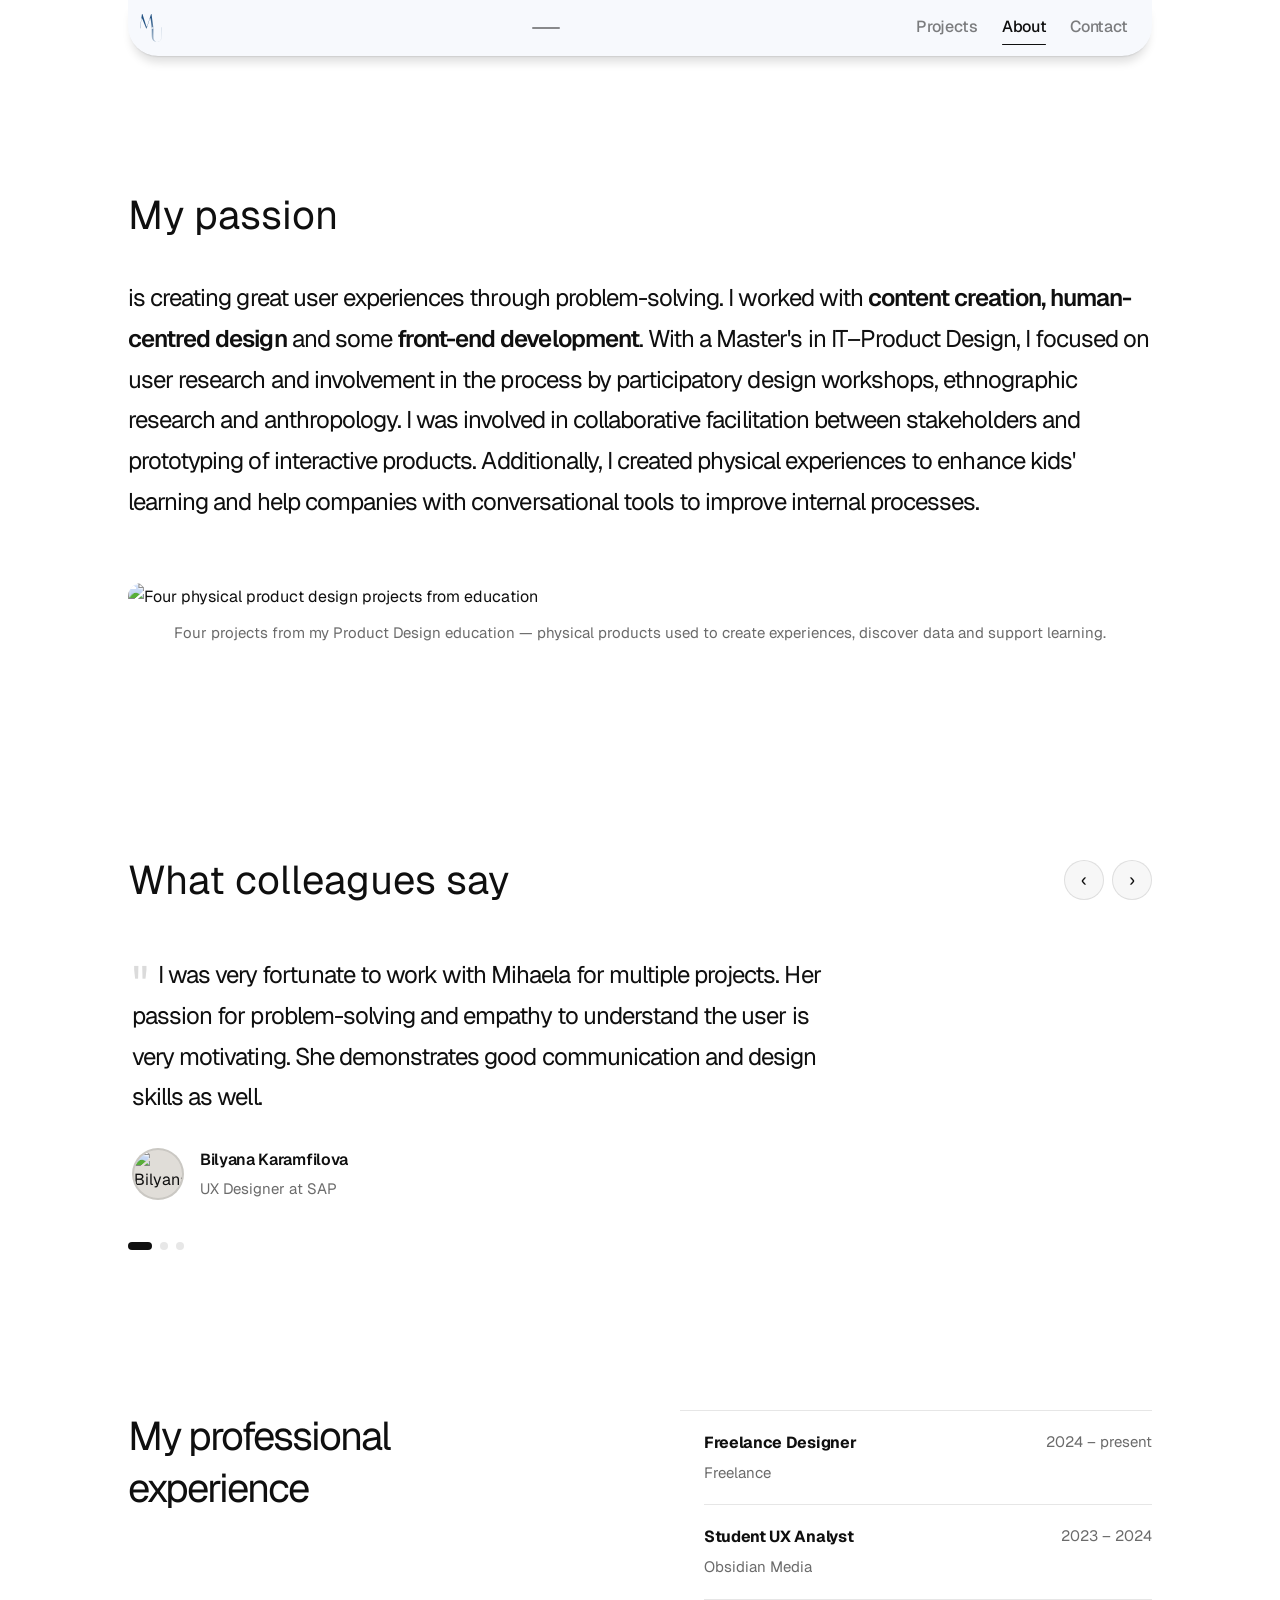
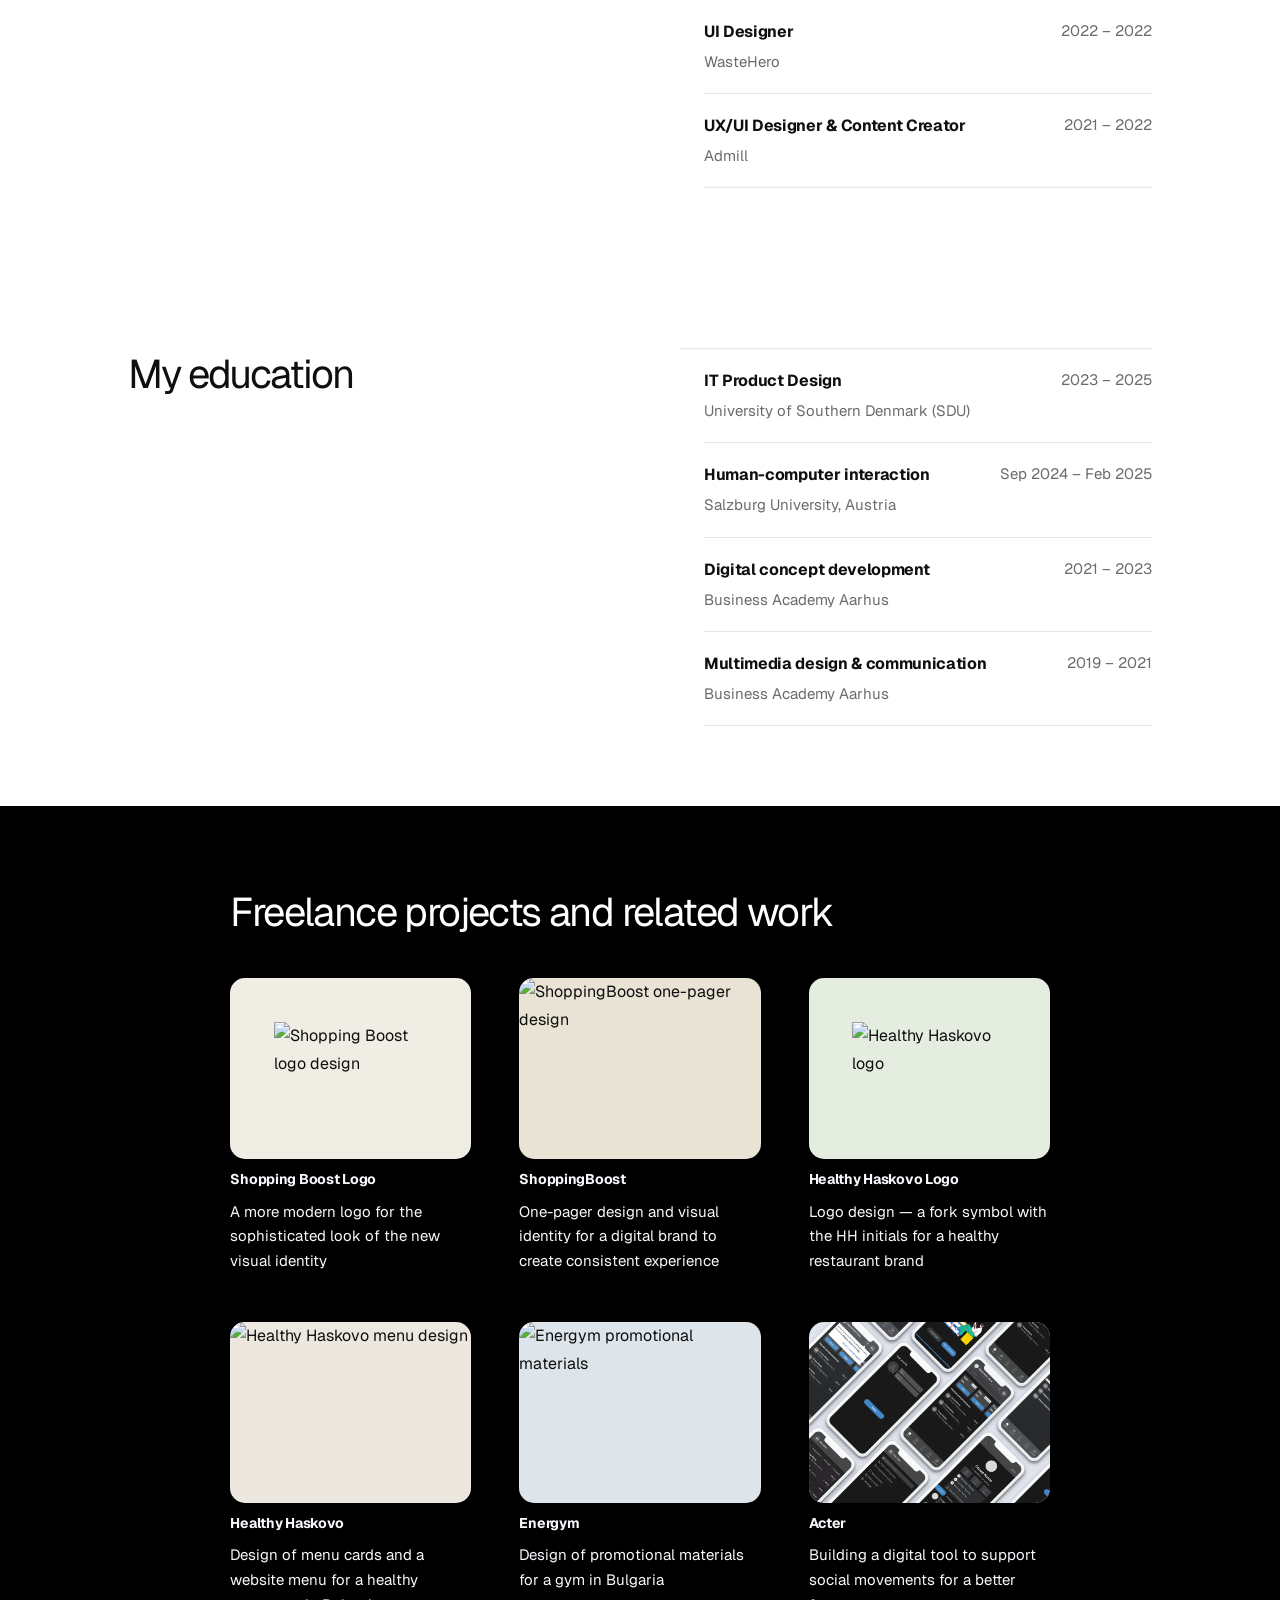
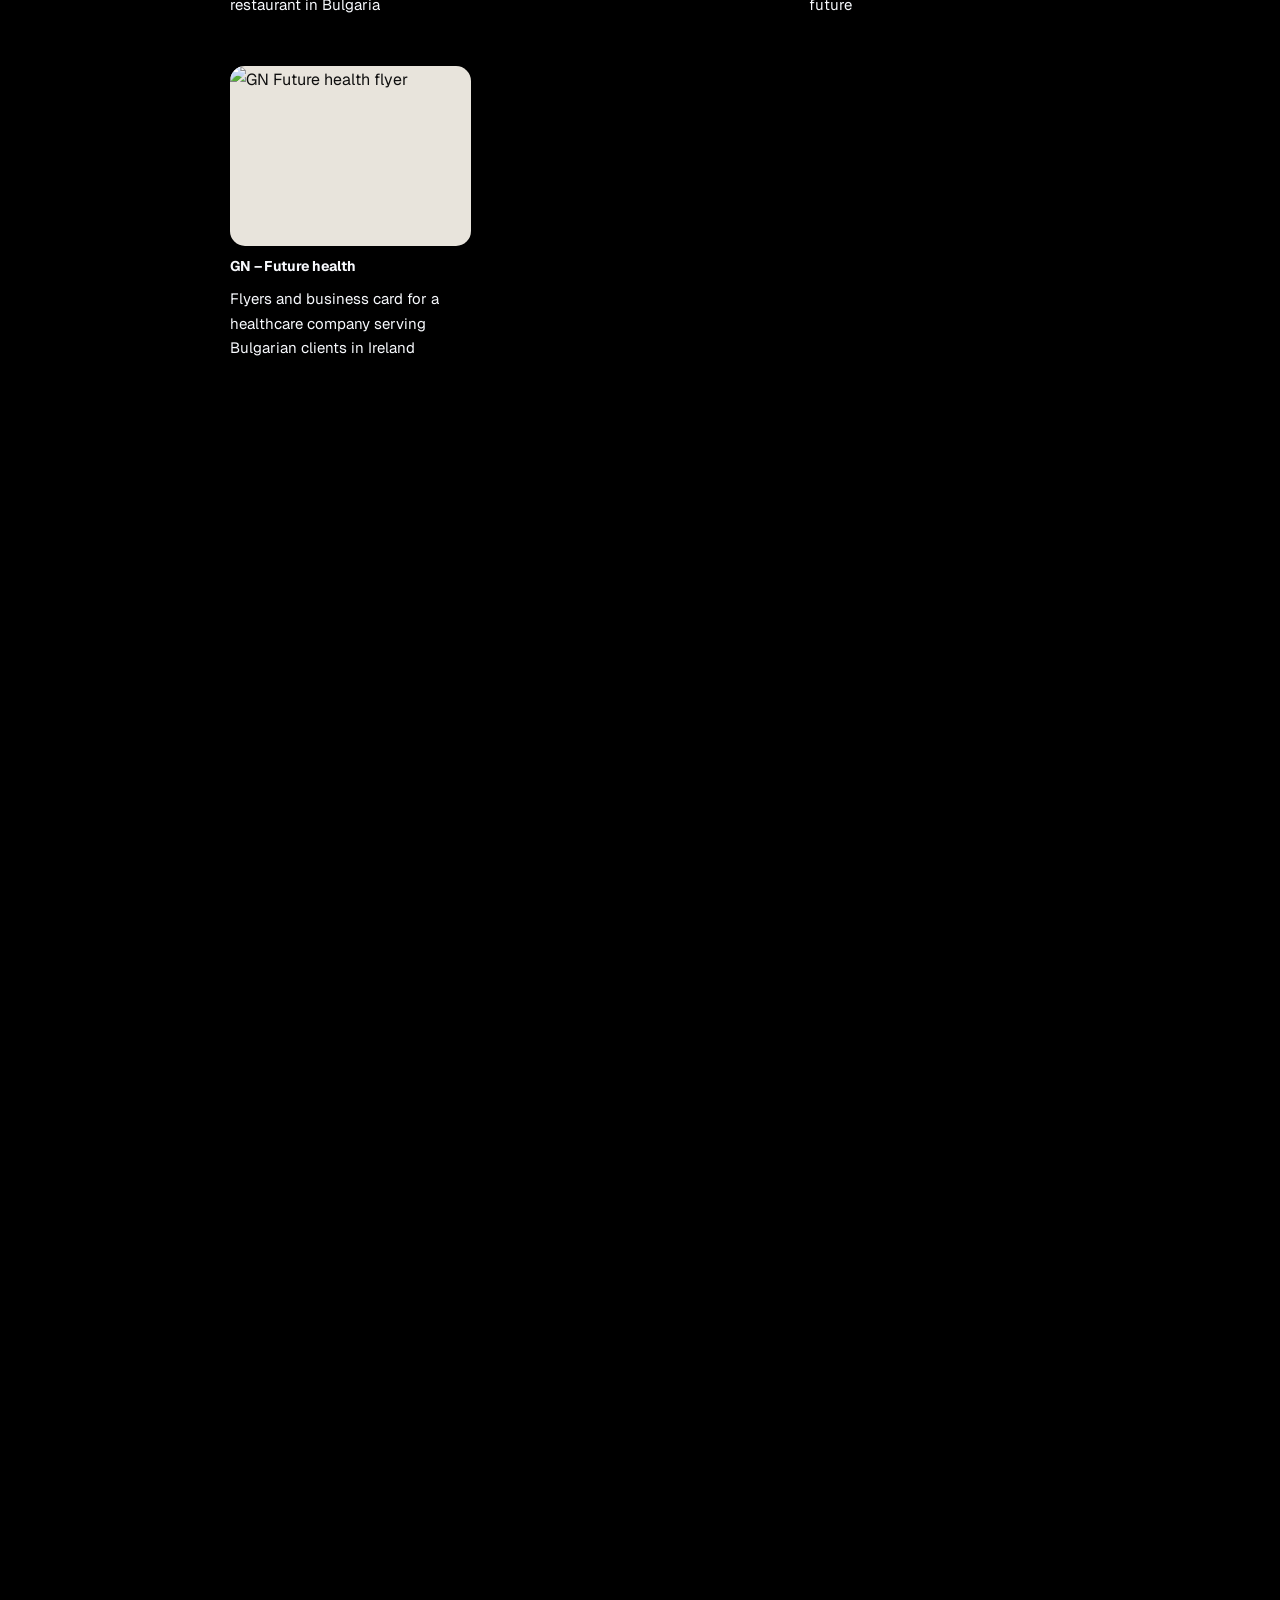
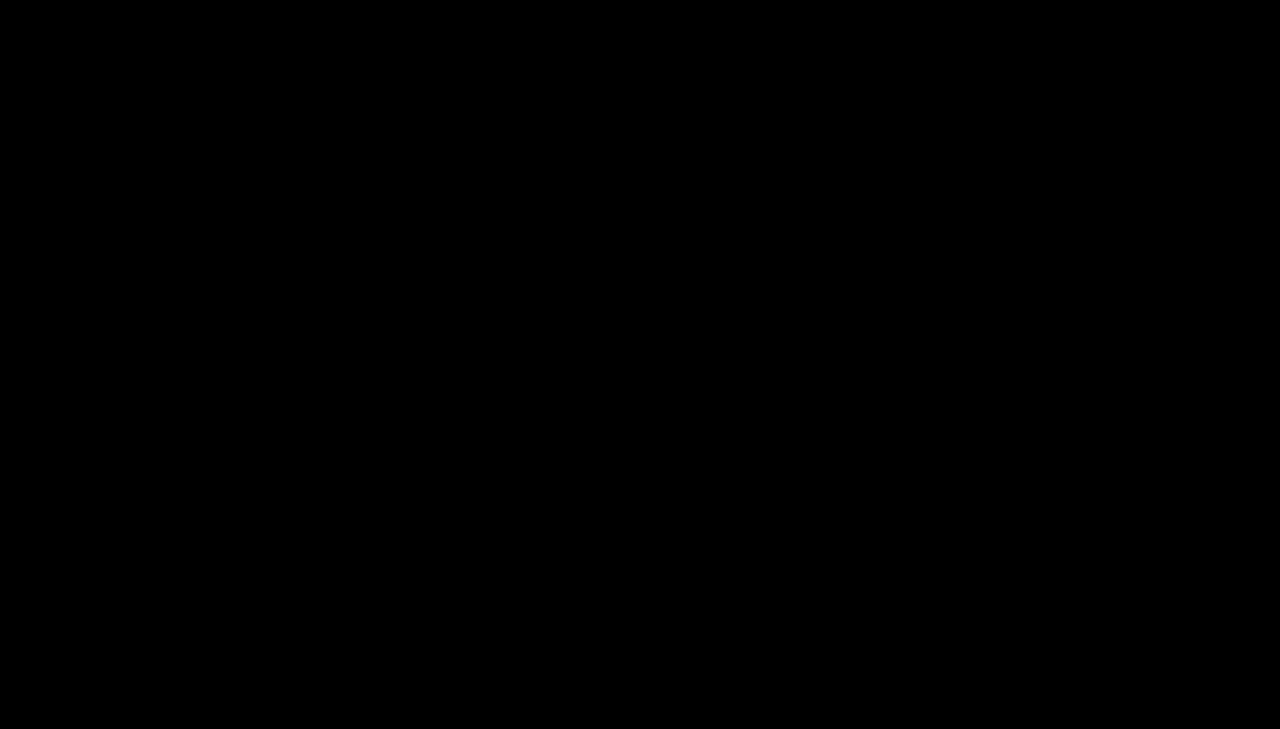
==== commit ae1002df: "back ver" ====
--- a/style.css
+++ b/style.css
@@ -338,6 +338,7 @@
 
 #panel-freelance { width: 100%; max-width: 1024px; }
 
+
 /* ── 5. HERO SECTION ──────────────────────────────────────── */
 .hero {
   padding-top: var(--space-hero-top);
@@ -392,13 +393,13 @@
 .projects-panel .panel__inner {
   display: flex;
   flex-direction: column;
-  gap: var(--space-section-gap);
+  gap: var(--space-section-y);
   padding-top: 60px;
 }
 .project-entry { position: relative; }
 .project-entry__eyebrow {
   position: absolute;
-  top: -40px; left: 0;
+  top: 40px; left: 0;
   font-size: var(--fs-h3);
   font-weight: 500;
   color: var(--color-text-muted);
@@ -1402,14 +1403,17 @@
 }
 .case-more__thumb img { width: 100%; height: 100%; object-fit: cover; }
 
-.energym_solution {
+#energym_solution {
   width: 50%;
-  max-width: fit-content;
+  max-width: 1024px;
+  display: flex;
+  flex-direction: row;
+  align-items: flex-start;
+  gap: var(--space-col-gap);
 }
 
 #energym_video{
   margin-top: -50px;
-  width: 50%;
 }
 
 /* ── 16. LIGHTBOX ────────────────────────────────────────── */
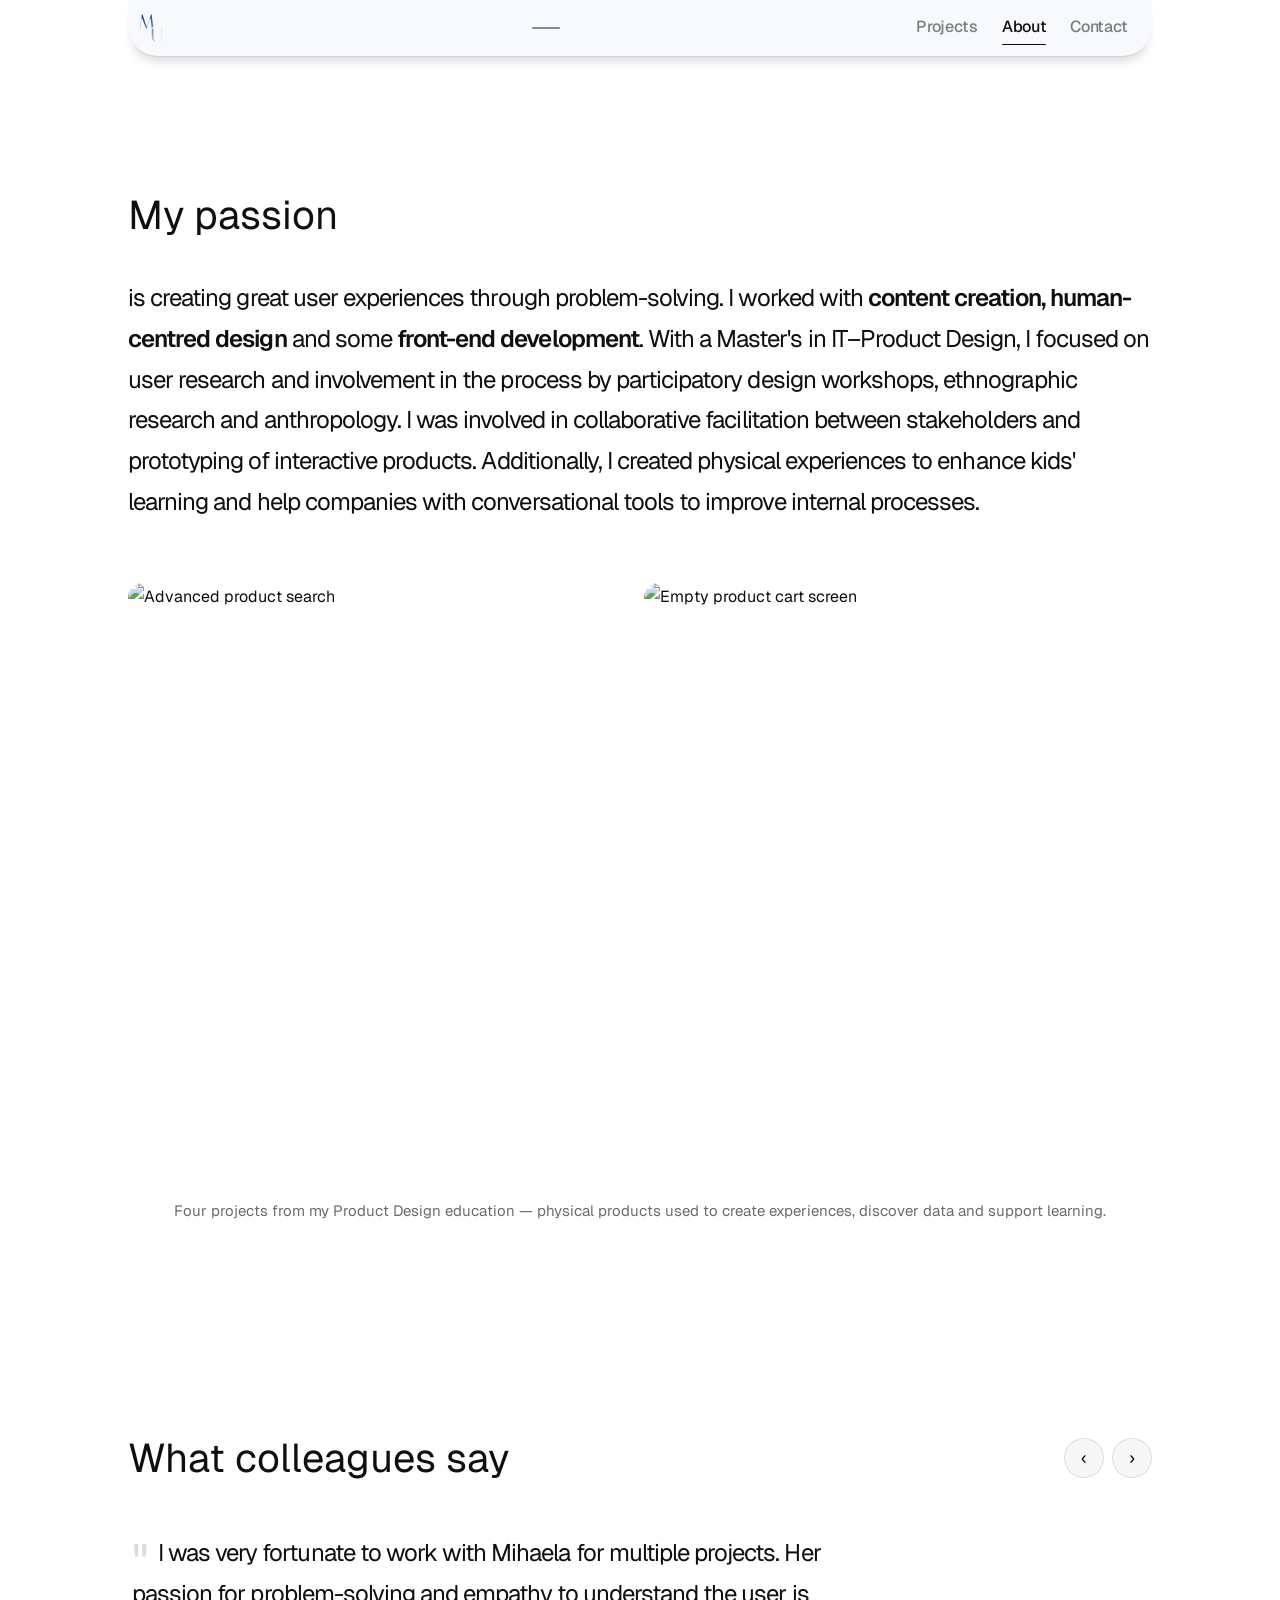
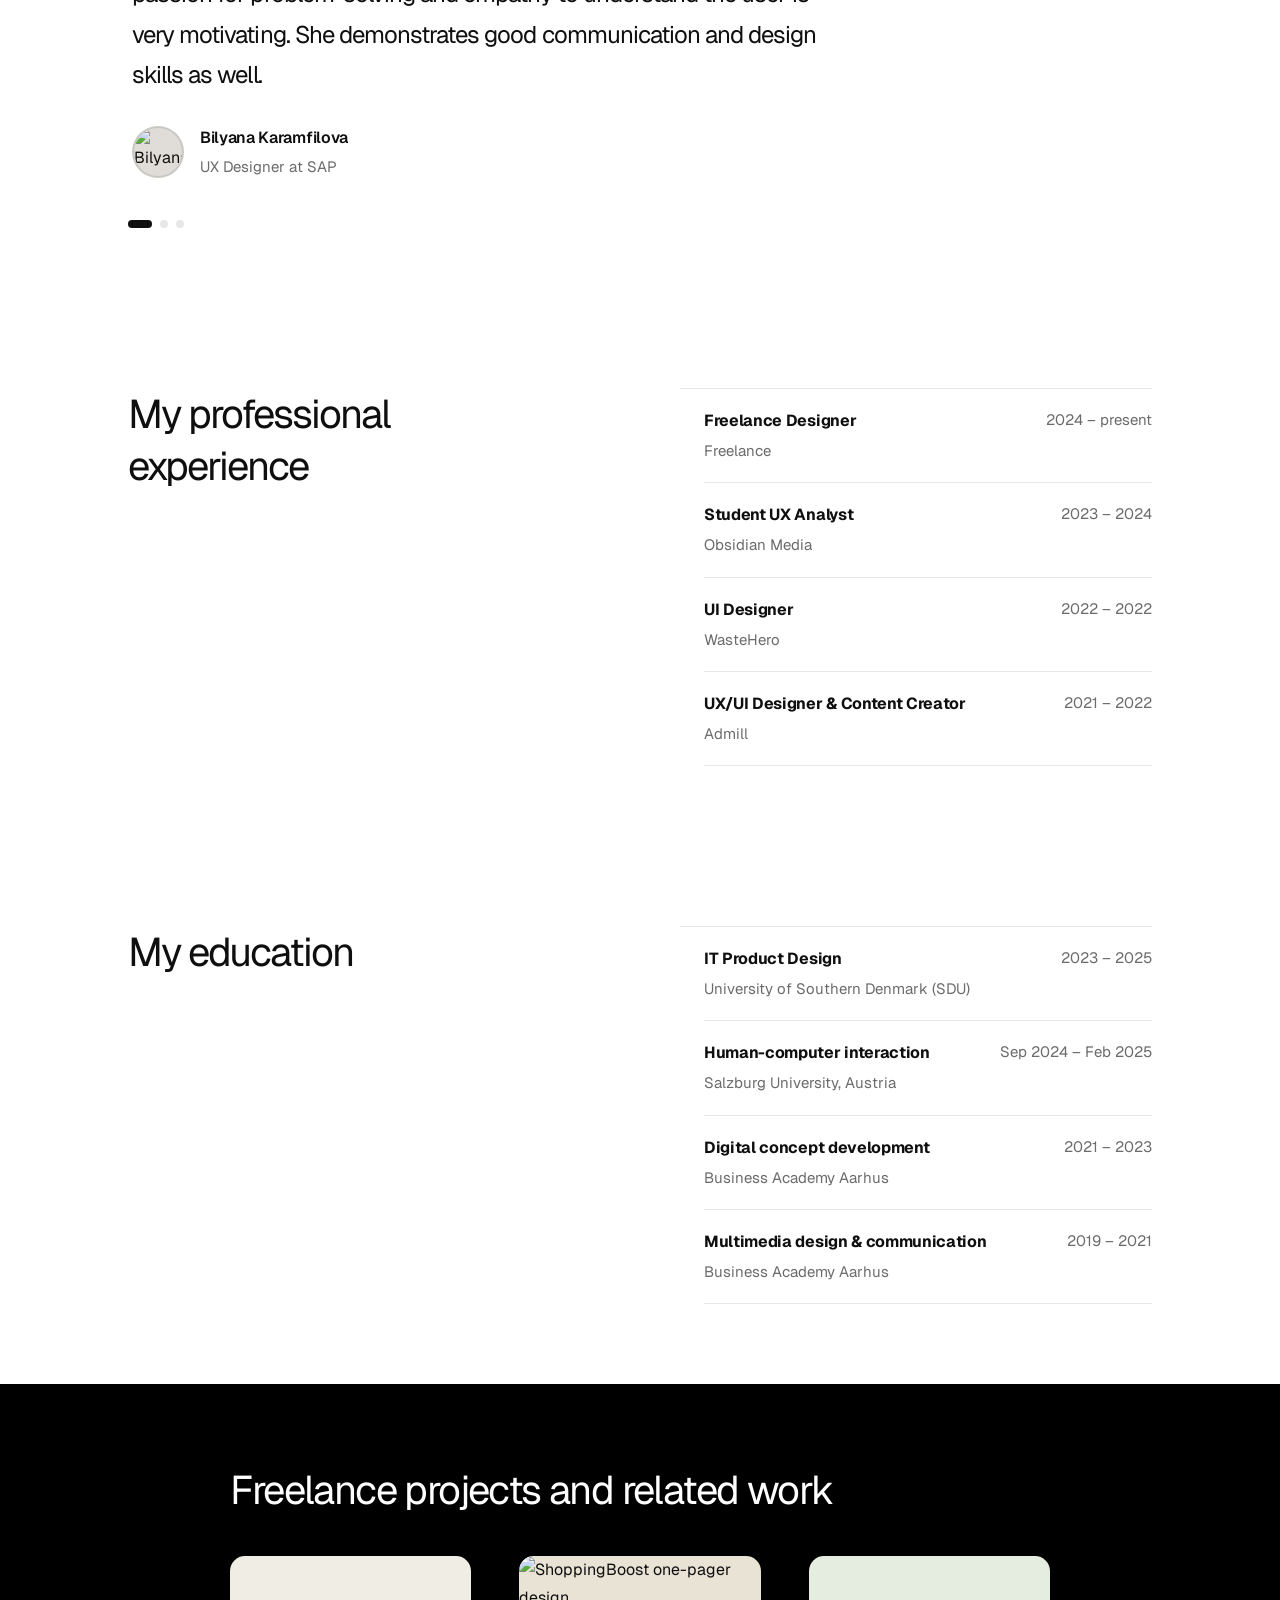
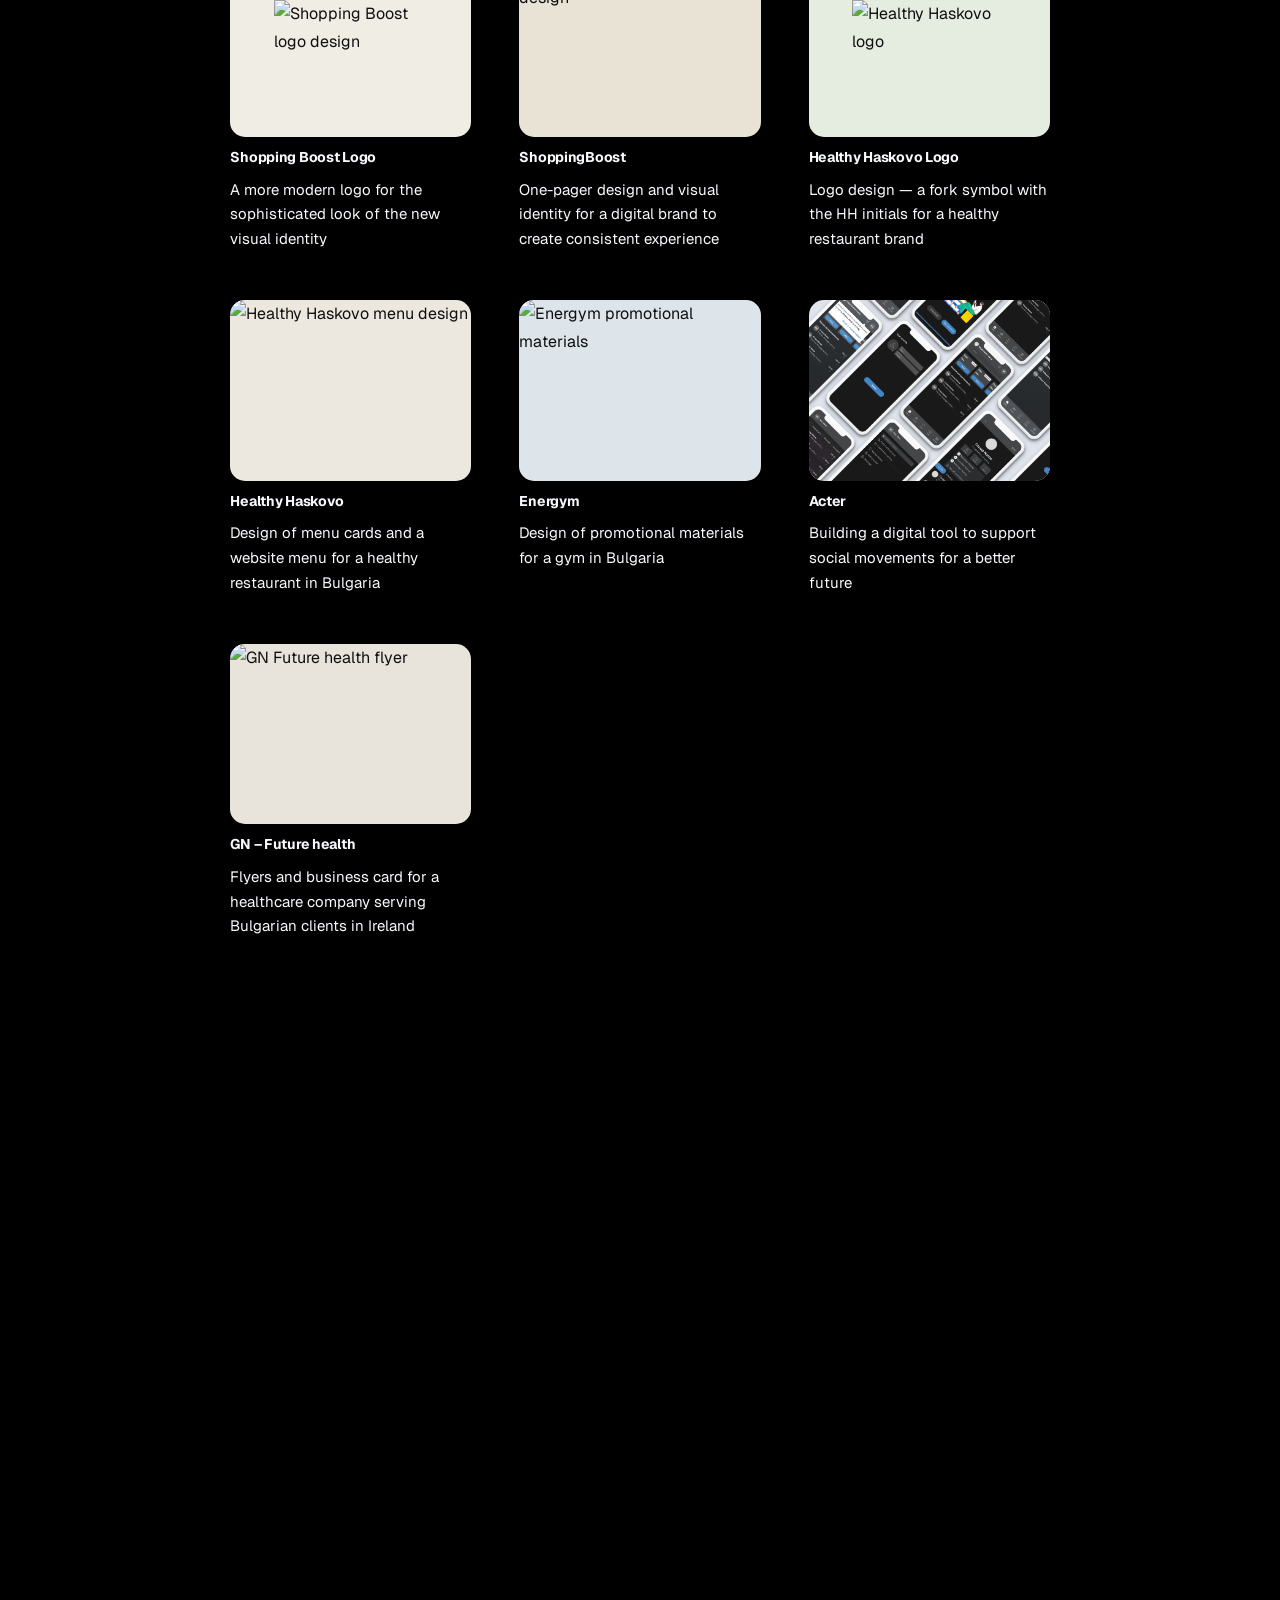
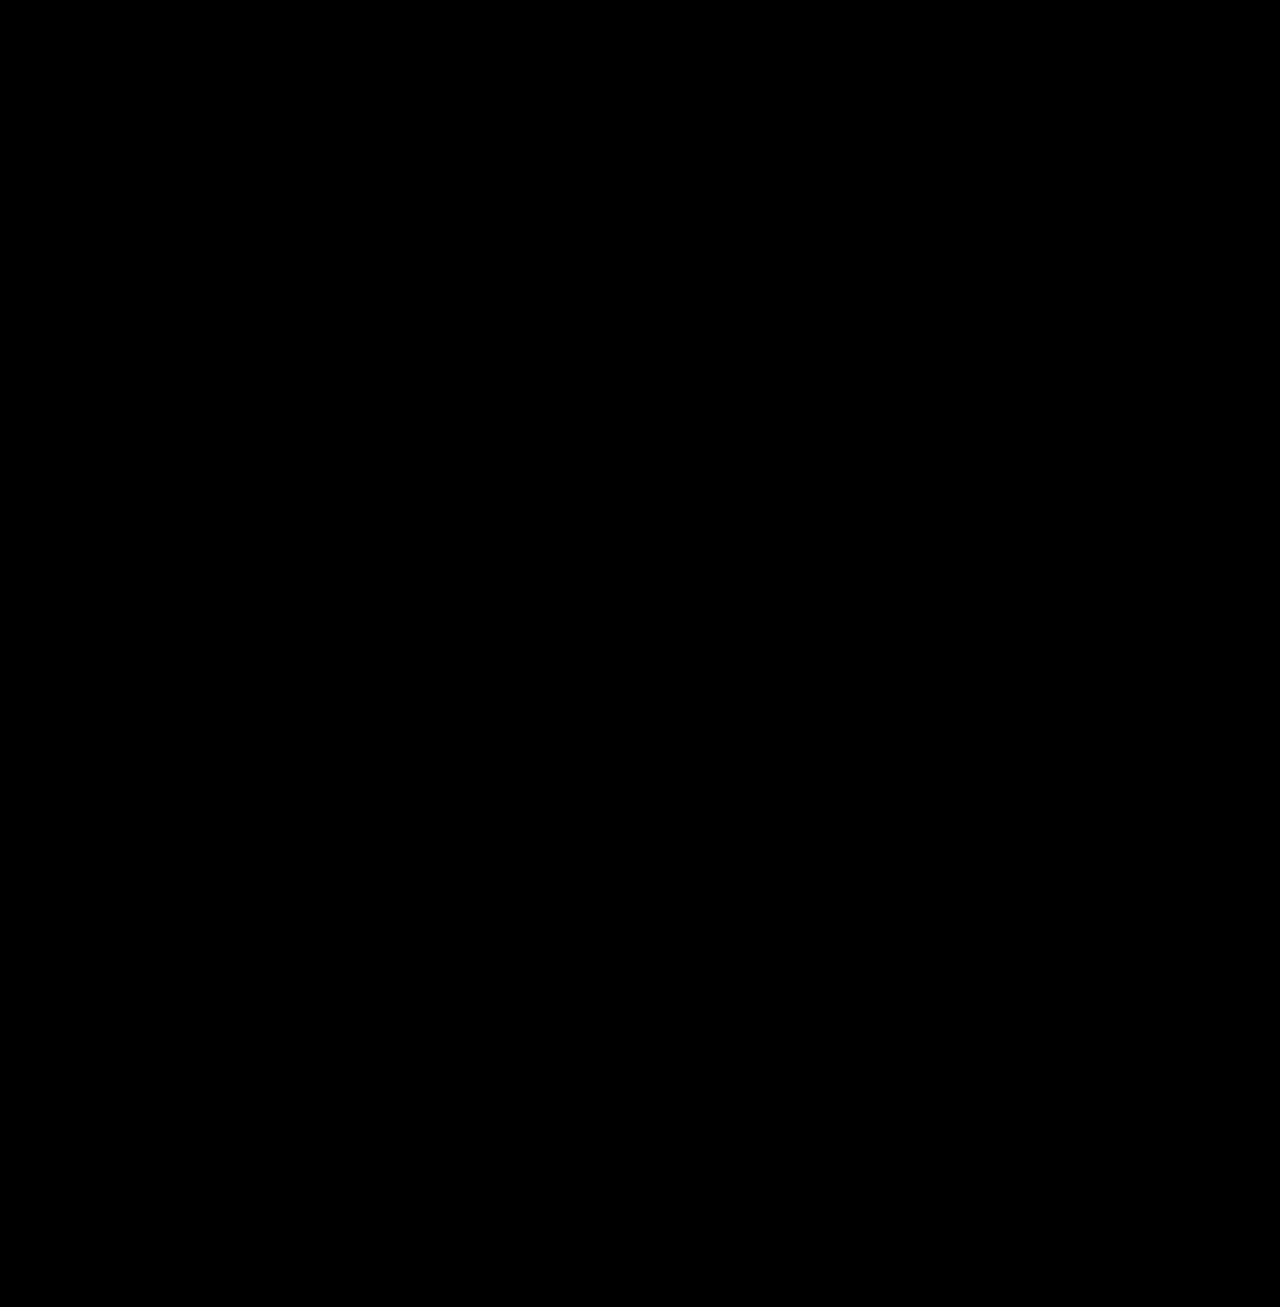
==== commit 84b5c66c: "about gallery" ====
--- a/about.html
+++ b/about.html
@@ -81,11 +81,17 @@
       </div>
 
       <div class="reveal" style="--reveal-delay:100ms">
-        <img src="assets/images/about-education-projects.svg"
-             data-fallback="https://framerusercontent.com/images/8AeSG3EFLdiTEGOoKFUkaVAniys.png"
-             alt="Four physical product design projects from education"
-             loading="lazy"
-             style="width:100%;border-radius:15px;object-fit:cover;">
+        <div class="hobby-section">
+        <div class="project-gallery">
+          <img class="project-img" src=""
+               data-fallback=""
+               alt="Advanced product search" loading="lazy">
+          <img class="project-img" src=""
+               data-fallback=""
+               alt="Empty product cart screen" loading="lazy">
+               <br>
+        </div>
+      </div>
         <p class="photo-caption">
           Four projects from my Product Design education — physical products
           used to create experiences, discover data and support learning.
--- a/style.css
+++ b/style.css
@@ -398,7 +398,6 @@
 }
 .project-entry { position: relative; }
 .project-entry__eyebrow {
-  position: absolute;
   top: 40px; left: 0;
   font-size: var(--fs-h3);
   font-weight: 500;
@@ -414,6 +413,7 @@
   transition: transform var(--dur-base) var(--ease-out),
               box-shadow var(--dur-base) var(--ease-out);
   overflow: visible;
+  margin-top: 32px;
 }
 .project-card__shadow {
   position: absolute;
@@ -1307,13 +1307,26 @@
 .hobby-gallery__img {
   border-radius: 15px;        /* 15px per design rule */
   width: 100%; aspect-ratio: 1;
-  object-fit: cover;
+  object-fit: contain;
   object-position: center;
   display: block;
   cursor: zoom-in;
   transition: transform var(--dur-base) var(--ease-out);
 }
 .hobby-gallery__img:hover { transform: scale(1.04); }
+
+.project-gallery { display: grid; grid-template-columns: repeat(2,1fr); gap: 8px; }
+.project-img {
+  border-radius: 15px;        /* 15px per design rule */
+  width: 100%; aspect-ratio: 1;
+  object-fit: contain;
+  object-position: center;
+  display: block;
+  cursor: zoom-in;
+  transition: transform var(--dur-base) var(--ease-out);
+}
+.project-img:hover { transform: scale(1.04); }
+
 
 /* ── 15. CASE STUDY PAGE ─────────────────────────────────── */
 .case-hero {
@@ -1347,10 +1360,16 @@
   height: 100%;
   max-width: 1024px;
   flex-direction: column;   
-  gap: 64px;                   
+  gap: 32px;                   
   align-items: stretch;
   justify-content: space-between;
-}
+  margin-top: var(--space-col-gap);
+}
+.case-hero__image_aux {
+  width: 100%; border-radius: 15px;
+  overflow: hidden; background: #F7F7F7; aspect-ratio: 16/9; margin-top: 12px;
+}
+.case-hero__image_aux img { width: 100%; height: 100%; object-fit: cover; object-position: center; display: block; border-radius: 0; }
   
 .case-section__label-col {
   flex: 1 0 0; min-width: 0;
@@ -1379,7 +1398,11 @@
 }
 .case-section__image { border-radius: 15px; overflow: hidden; background: var(--color-surface); }
 .case-section__image img { width: 100%; display: block; }
-.case-section__image-row { display: flex; grid-template-columns: 1fr 1fr; gap: 12px; flex-wrap: wrap;}
+.case-section__image-row {display: flex;
+  flex-direction: row;
+  align-items: center;
+  gap: 48px;
+  flex-wrap: wrap;} 
 .case-section__image-row img { width: 100%; border-radius: 15px; display: block; object-fit: cover; object-position: center; }
 .case-role-list { display: flex; flex-direction: column; gap: 16px; }
 .case-role-item {
@@ -1398,13 +1421,16 @@
 .case-more { display: flex; flex-direction: row; align-items: center; gap: 48px; flex-wrap: wrap; }
 .case-more__copy { flex: 1 1 240px; min-width: 0; }
 .case-more__thumb {
-  flex: 0 1 260px; min-width: 140px;
+  flex: 0 1 260px; min-width: 240px;
   aspect-ratio: 16/10; border-radius: var(--r-thumb); overflow: hidden; background: var(--color-surface);
 }
 .case-more__thumb img { width: 100%; height: 100%; object-fit: cover; }
 
 #energym_solution {
-  width: 50%;
+  margin-top: var(--space-card-pad);
+  margin-bottom: var(--space-card-pad);
+  width: 100%;
+  height: 100%;
   max-width: 1024px;
   display: flex;
   flex-direction: row;
@@ -1413,7 +1439,8 @@
 }
 
 #energym_video{
-  margin-top: -50px;
+  max-width:100%;
+  height: 100%;
 }
 
 /* ── 16. LIGHTBOX ────────────────────────────────────────── */
@@ -1469,6 +1496,16 @@
 }
 .case-more__thumb {
   border-radius: 15px;
+}
+.case-more__thumb-energym {
+height: fit-content;
+flex: 0 1 260px; 
+min-width: 140px;
+min-height: auto;
+border-radius: var(--r-thumb); 
+overflow: hidden; 
+background: var(--color-surface);
+
 }
 
 /* ── NAV SCROLL LINE — remove hardcoded pixel initial so JS controls it ── */
@@ -1554,3 +1591,104 @@
   .hero__subheading.is-visible,
   .testimonial-slide { opacity: 1; transform: none; }
 }
+
+
+/*ADDITIONAL DEYAILS TRYOUT*/
+.more-card {
+  max-width: 1024px;
+  background: var(--white);
+  margin-bottom: 40px;
+  border-radius: 16px;
+  border: 1px solid rgba(0,0,0,.05);
+  box-shadow:
+    0 1px 2px rgba(0,0,0,.04),
+    0 4px 12px rgba(0,0,0,.05),
+    0 12px 40px rgba(0,0,0,.04);
+  overflow: hidden;
+  display: grid;
+  grid-template-columns: 1fr 1fr;
+  transition: transform .35s var(--ease), box-shadow .35s var(--ease);
+}
+.more-media {
+  position: relative;
+  overflow: hidden;
+  /* aspect-ratio keeps height proportional instead of fixed min-height */
+  aspect-ratio: 4/3;
+  background: #1a1818;
+  min-height: 0;               /* prevent overflow */
+}
+.more-media img {
+  position: absolute;
+  inset: 0;
+  width: 100%; height: 100%;
+  object-fit: contain;
+  transition: transform .6s var(--ease);
+  padding: 12px;
+}
+
+.project-card:hover .more-media img { transform: scale(1.04); }
+.more-badge {
+  position: absolute;
+  top: 14px; right: 14px;
+  background: rgba(247,249,253,.92);
+  backdrop-filter: blur(8px);
+  color: var(--black);
+  font-size: 12px;
+  font-weight: 500;
+  padding: 5px 13px;
+  border-radius: 244px;
+  border: 1px solid rgba(0,0,0,.06);
+  z-index: 2;
+  transition: background .2s, color .2s, transform .18s;
+  white-space: nowrap;
+}
+.more-badge:hover { background: var(--color-text-body); color: var(--color-white); transform: scale(1.04); }
+/* Body side */
+.more-body {
+  padding: clamp(24px, 4vw, 48px);
+  display: flex;
+  flex-direction: column;
+  justify-content: center;
+  gap: 14px;
+  min-width: 0;                /* prevent flex overflow */
+}
+.more-tags { display: flex; flex-wrap: wrap; gap: 8px; }
+.tag {
+  font-size: 11px;
+  font-weight: 500;
+  letter-spacing: .02em;
+  color: var(--text-80);
+  background: var(--color-nav-pill);
+  border-radius: 244px;
+  padding: 4px 12px;
+  white-space: nowrap;
+}
+.more-title {
+  font-size: clamp(16px, 1.8vw, 20px);
+  font-weight: 400;
+  letter-spacing: -0.04em;
+  line-height: 1.7em;
+  color: var(--black);
+}
+.more-title strong { font-weight: 600; }
+.more-meta { font-size: 13px; color: var(--text-40); }
+.more-cta {
+  font-size: 14px;
+  font-weight: 500;
+  color: var(--black);
+  display: inline-flex;
+  align-items: center;
+  gap: 4px;
+  width: fit-content;
+  margin-top: 4px;
+  transition: gap .3s;
+}
+.more-cta:hover { gap: 10px; }
+.more-badge:hover { background: var(--black); color: var(--white); transform: scale(1.04); }
+@media (max-width: 809px) { /* PROJECT CARD — stack vertically */
+  .more-card { grid-template-columns: 1fr; }
+  .more-media {
+    aspect-ratio: 16/9;        /* landscape ratio when stacked */
+    min-height: unset;
+  }
+}
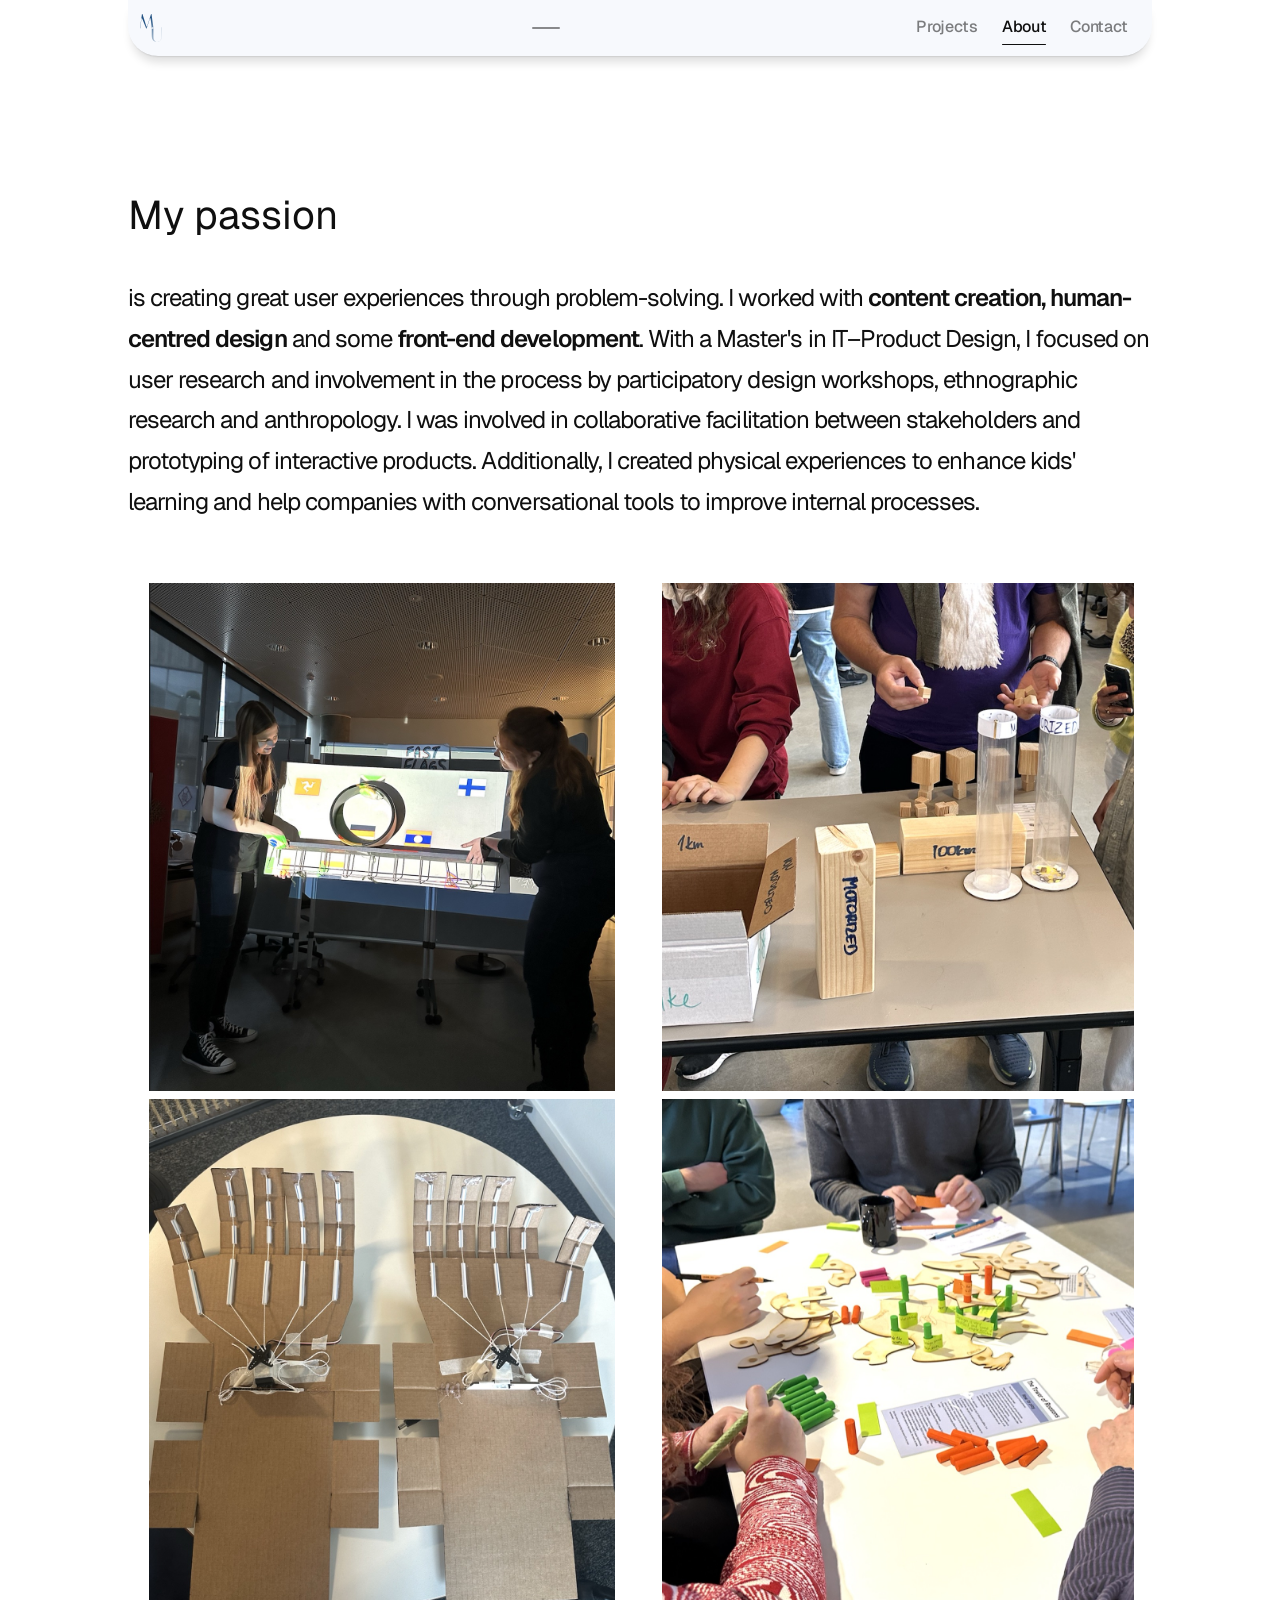
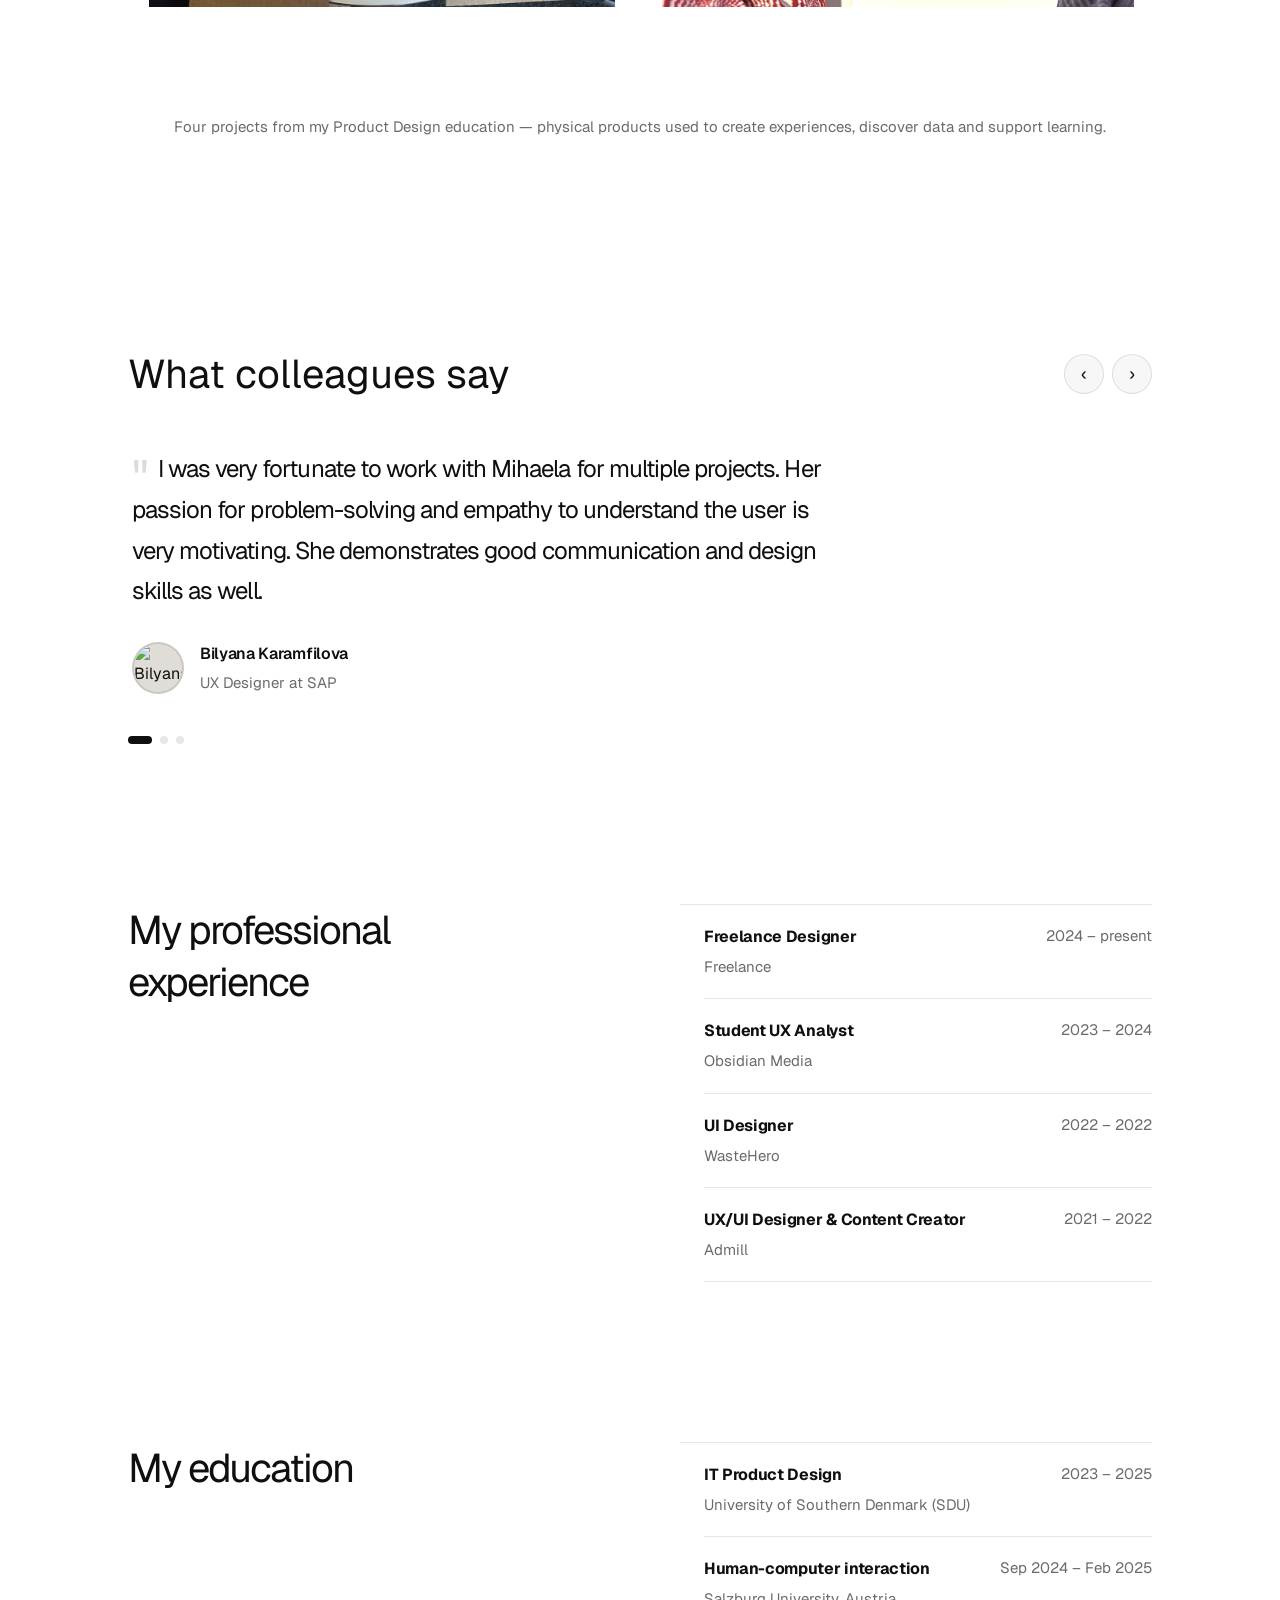
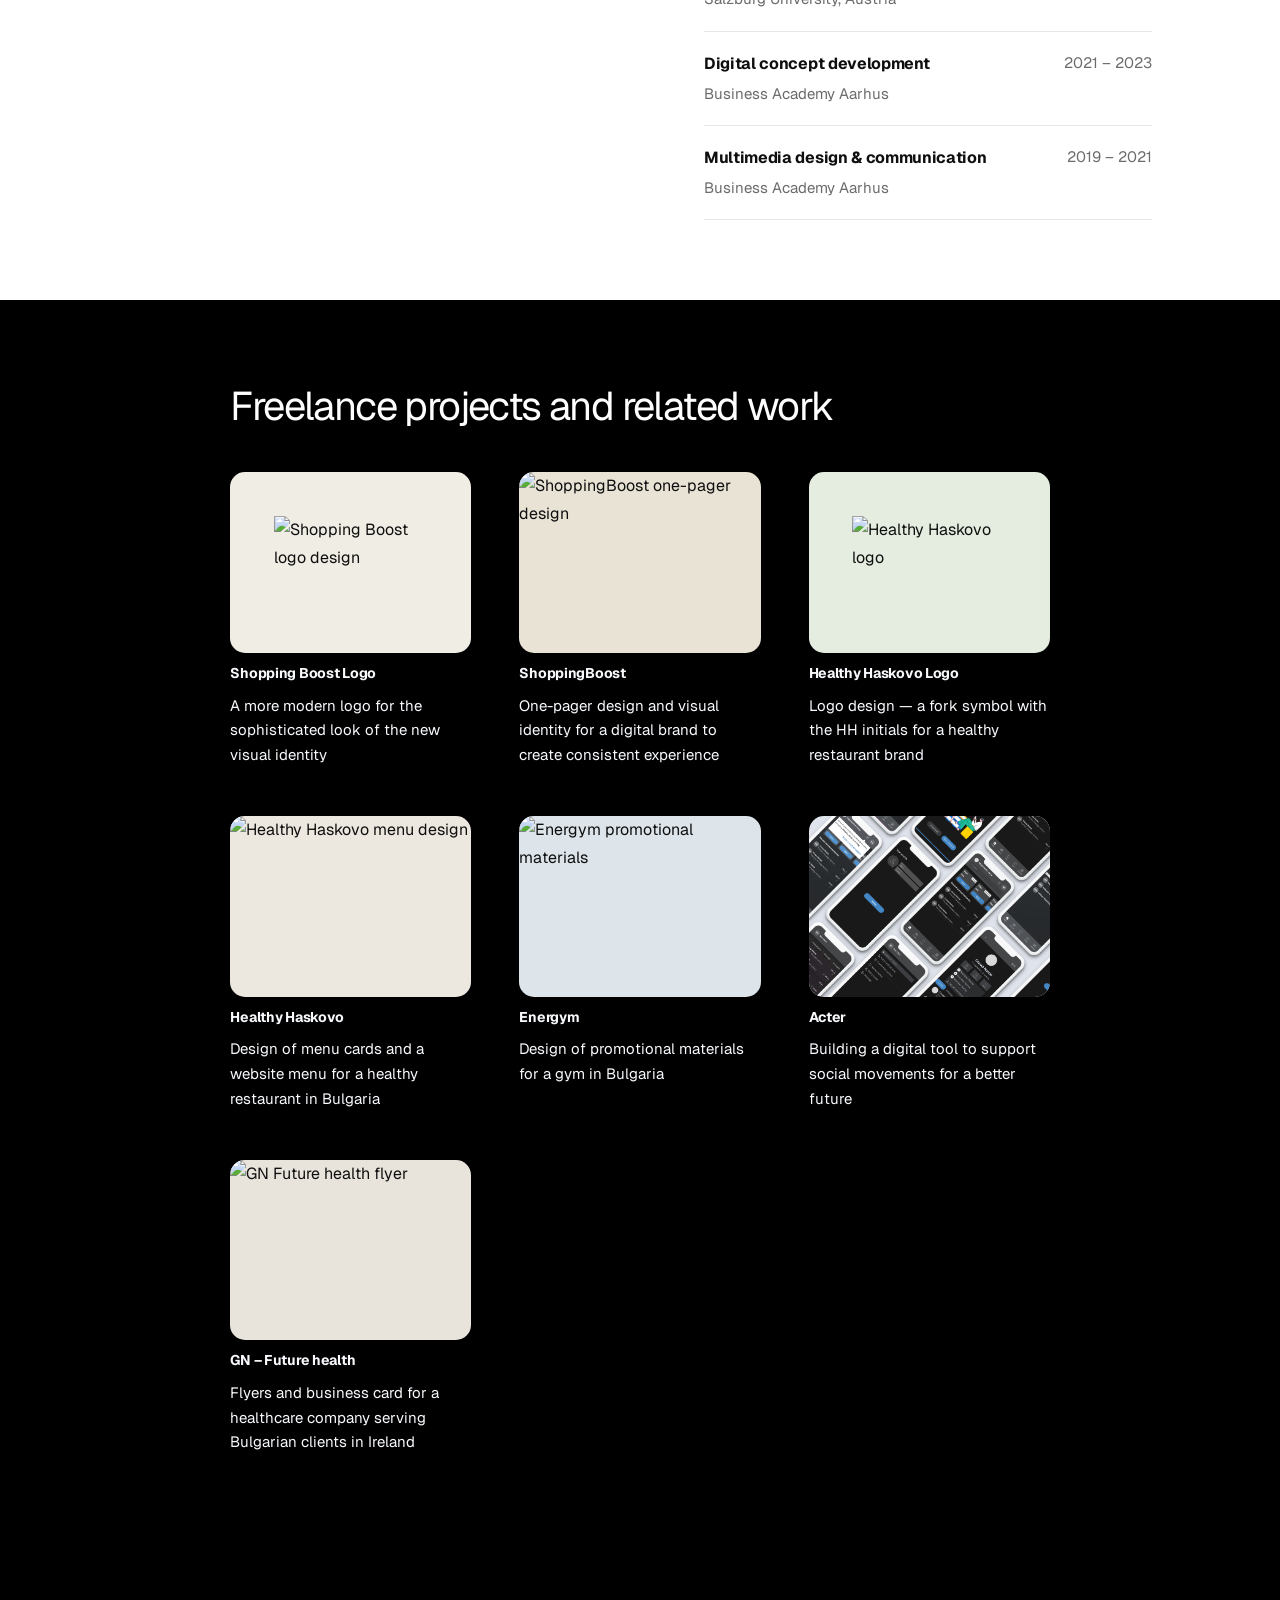
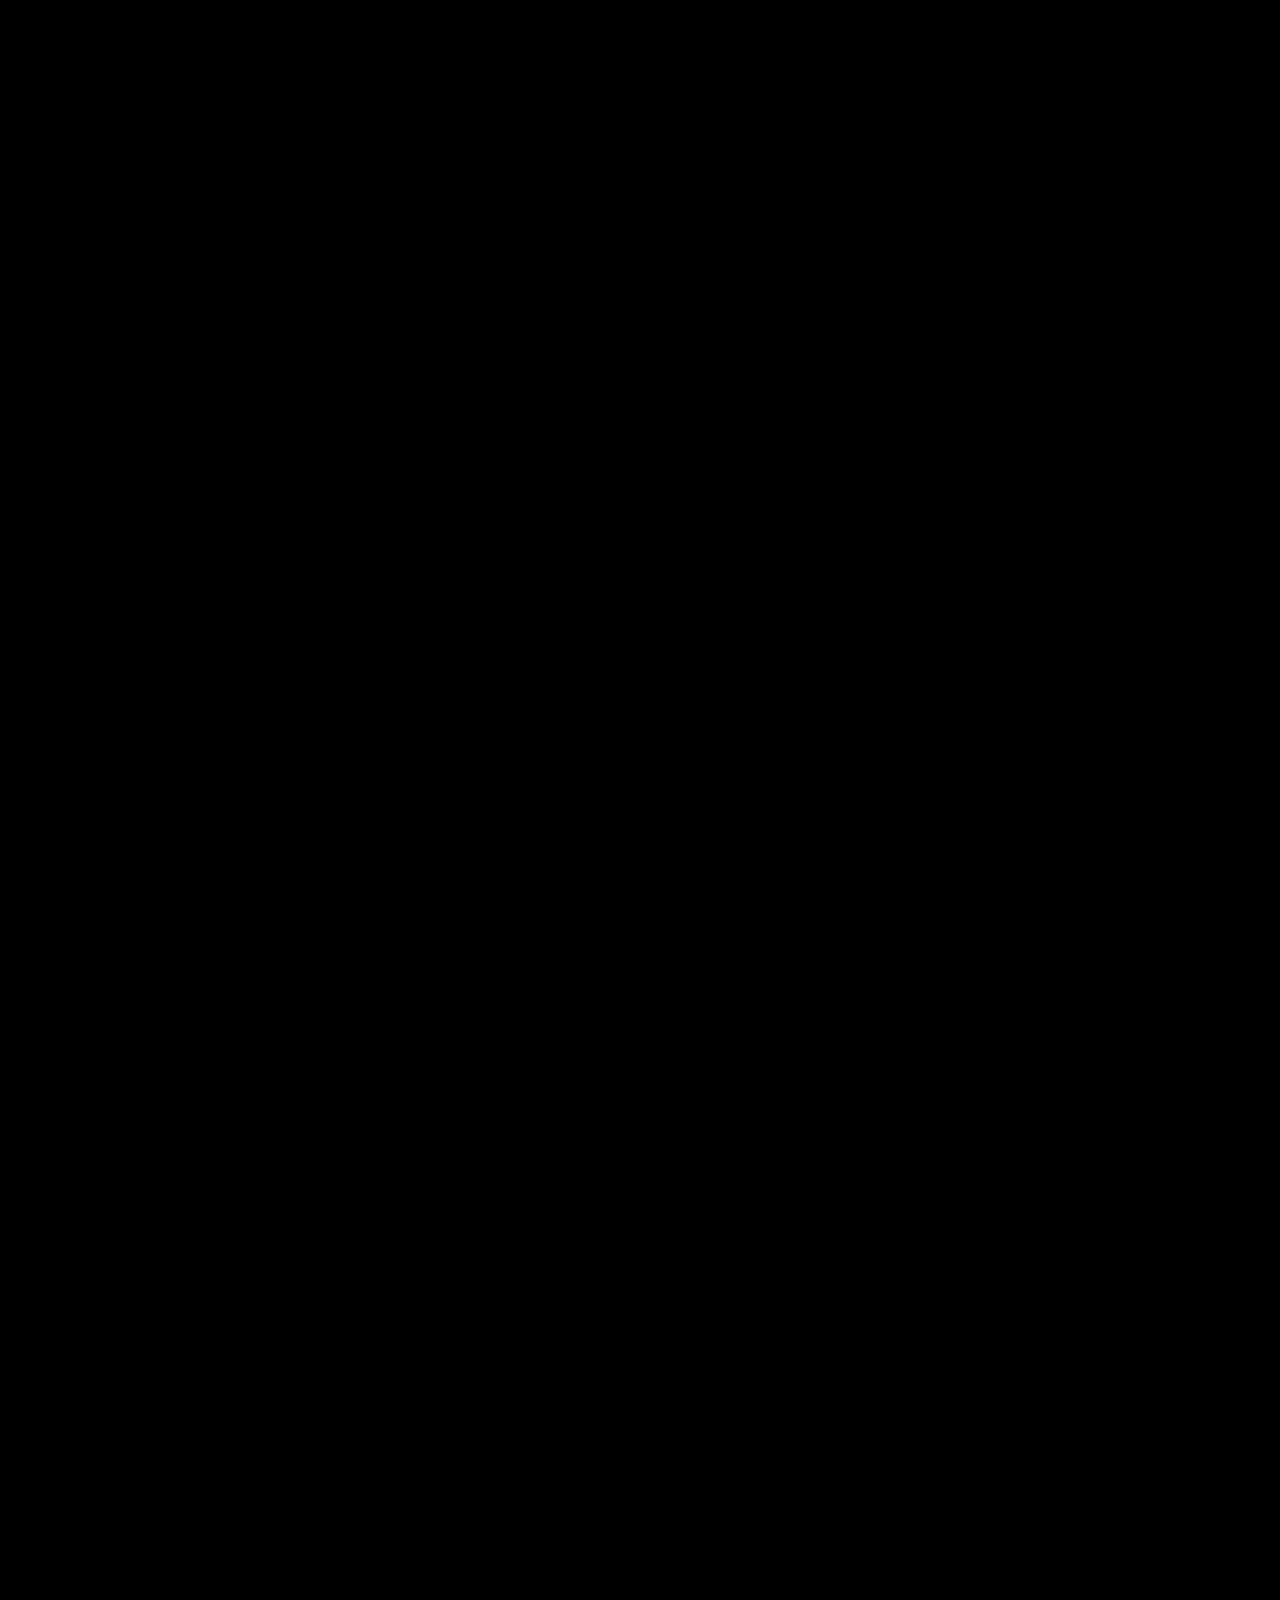
==== commit 77d4a386: "about images" ====
--- a/about.html
+++ b/about.html
@@ -83,11 +83,17 @@
       <div class="reveal" style="--reveal-delay:100ms">
         <div class="hobby-section">
         <div class="project-gallery">
-          <img class="project-img" src=""
-               data-fallback=""
+         <img class="project-img" src="photos/university project - Catch the flag Large.jpeg"
+               data-fallback="https://github.com/uzunovamihaela/portfolio/blob/e46a43484b80e15de00a939901bb6c075645b5d4/photos/university%20project%20-%20Catch%20the%20flag%20Large.jpeg"
                alt="Advanced product search" loading="lazy">
-          <img class="project-img" src=""
-               data-fallback=""
+          <img class="project-img" src="photos/university project - Data visualization Large.jpeg"
+               data-fallback="https://github.com/uzunovamihaela/portfolio/blob/e46a43484b80e15de00a939901bb6c075645b5d4/photos/university%20project%20-%20Data%20visualization%20Large.jpeg"
+               alt="Empty product cart screen" loading="lazy">
+          <img class="project-img" src="photos/university project - Robotic hand Large.jpeg"
+               data-fallback="https://github.com/uzunovamihaela/portfolio/blob/e46a43484b80e15de00a939901bb6c075645b5d4/photos/university%20project%20-%20Robotic%20hand%20Large.jpeg"
+               alt="Empty product cart screen" loading="lazy">
+          <img class="project-img" src="photos/university project - The tower of reasons Large.jpeg"
+               data-fallback="https://github.com/uzunovamihaela/portfolio/blob/e46a43484b80e15de00a939901bb6c075645b5d4/photos/university%20project%20-%20The%20tower%20of%20reasons%20Large.jpeg"
                alt="Empty product cart screen" loading="lazy">
                <br>
         </div>
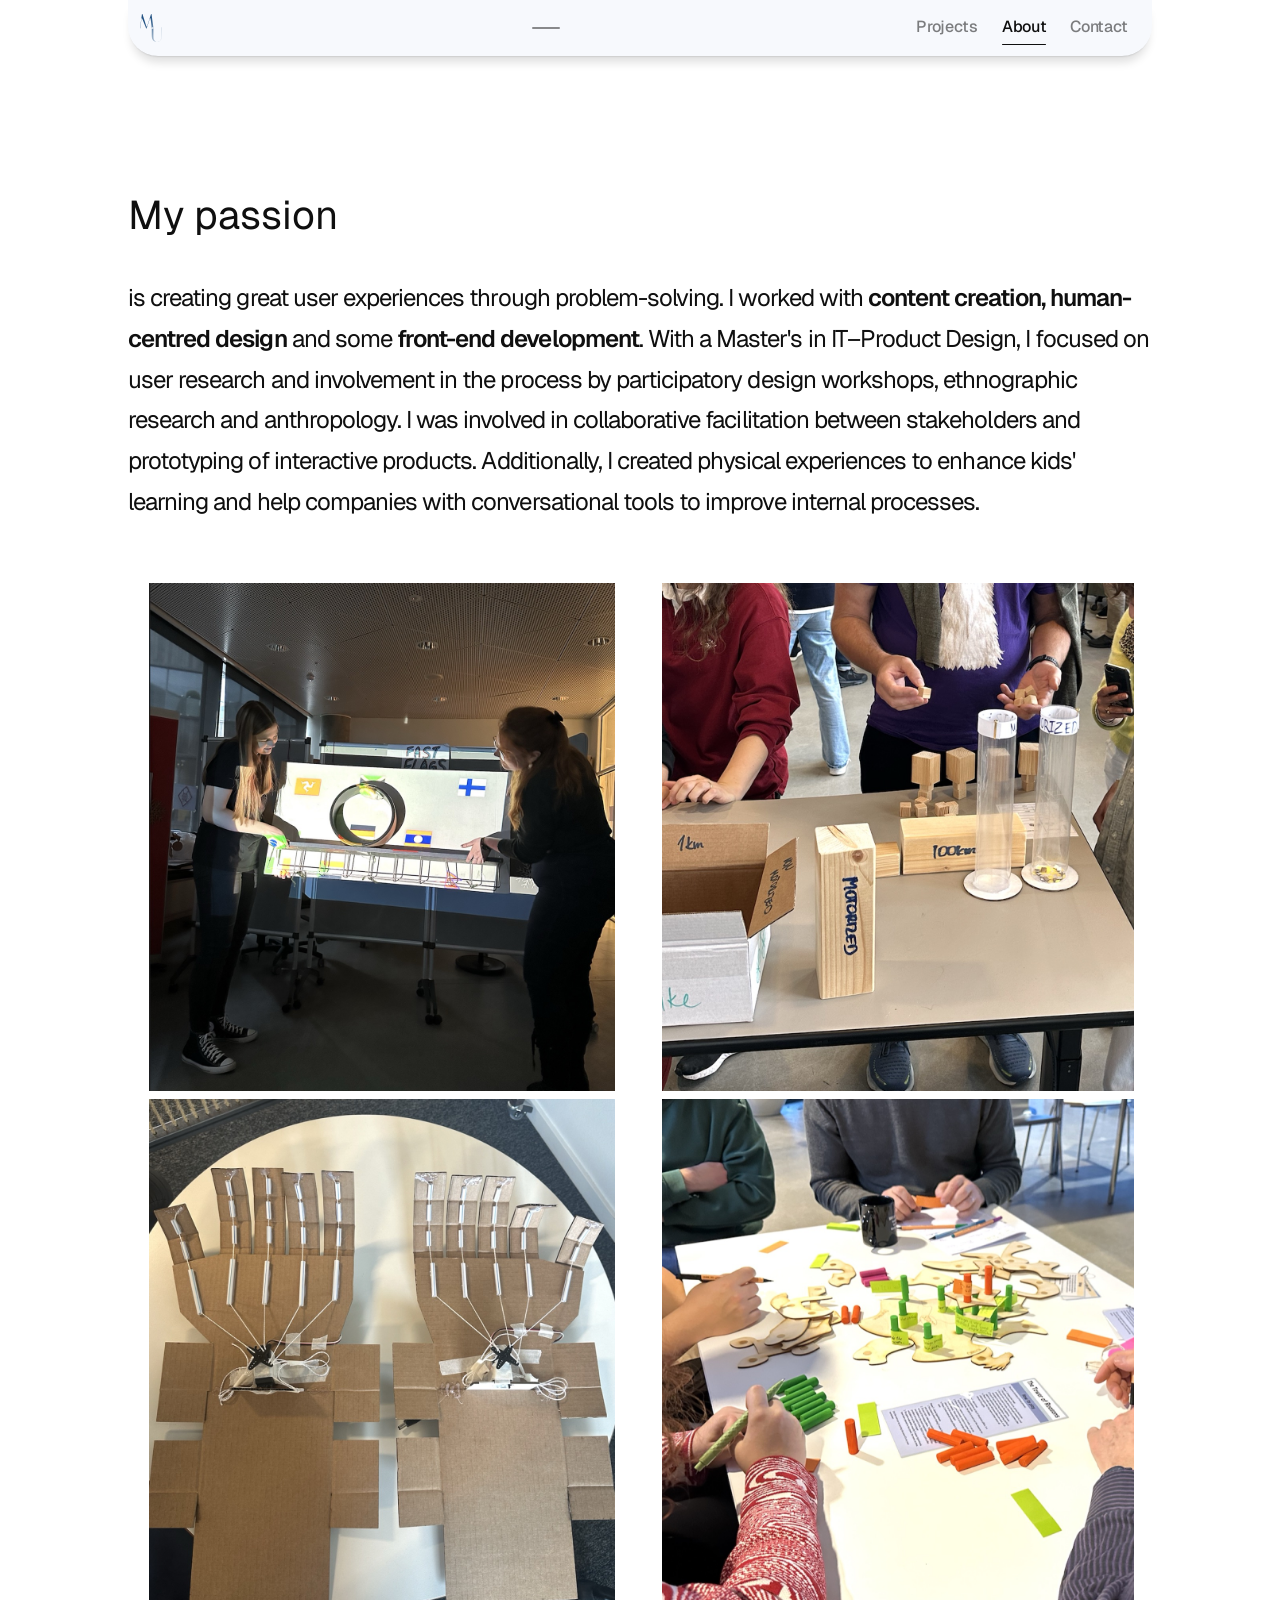
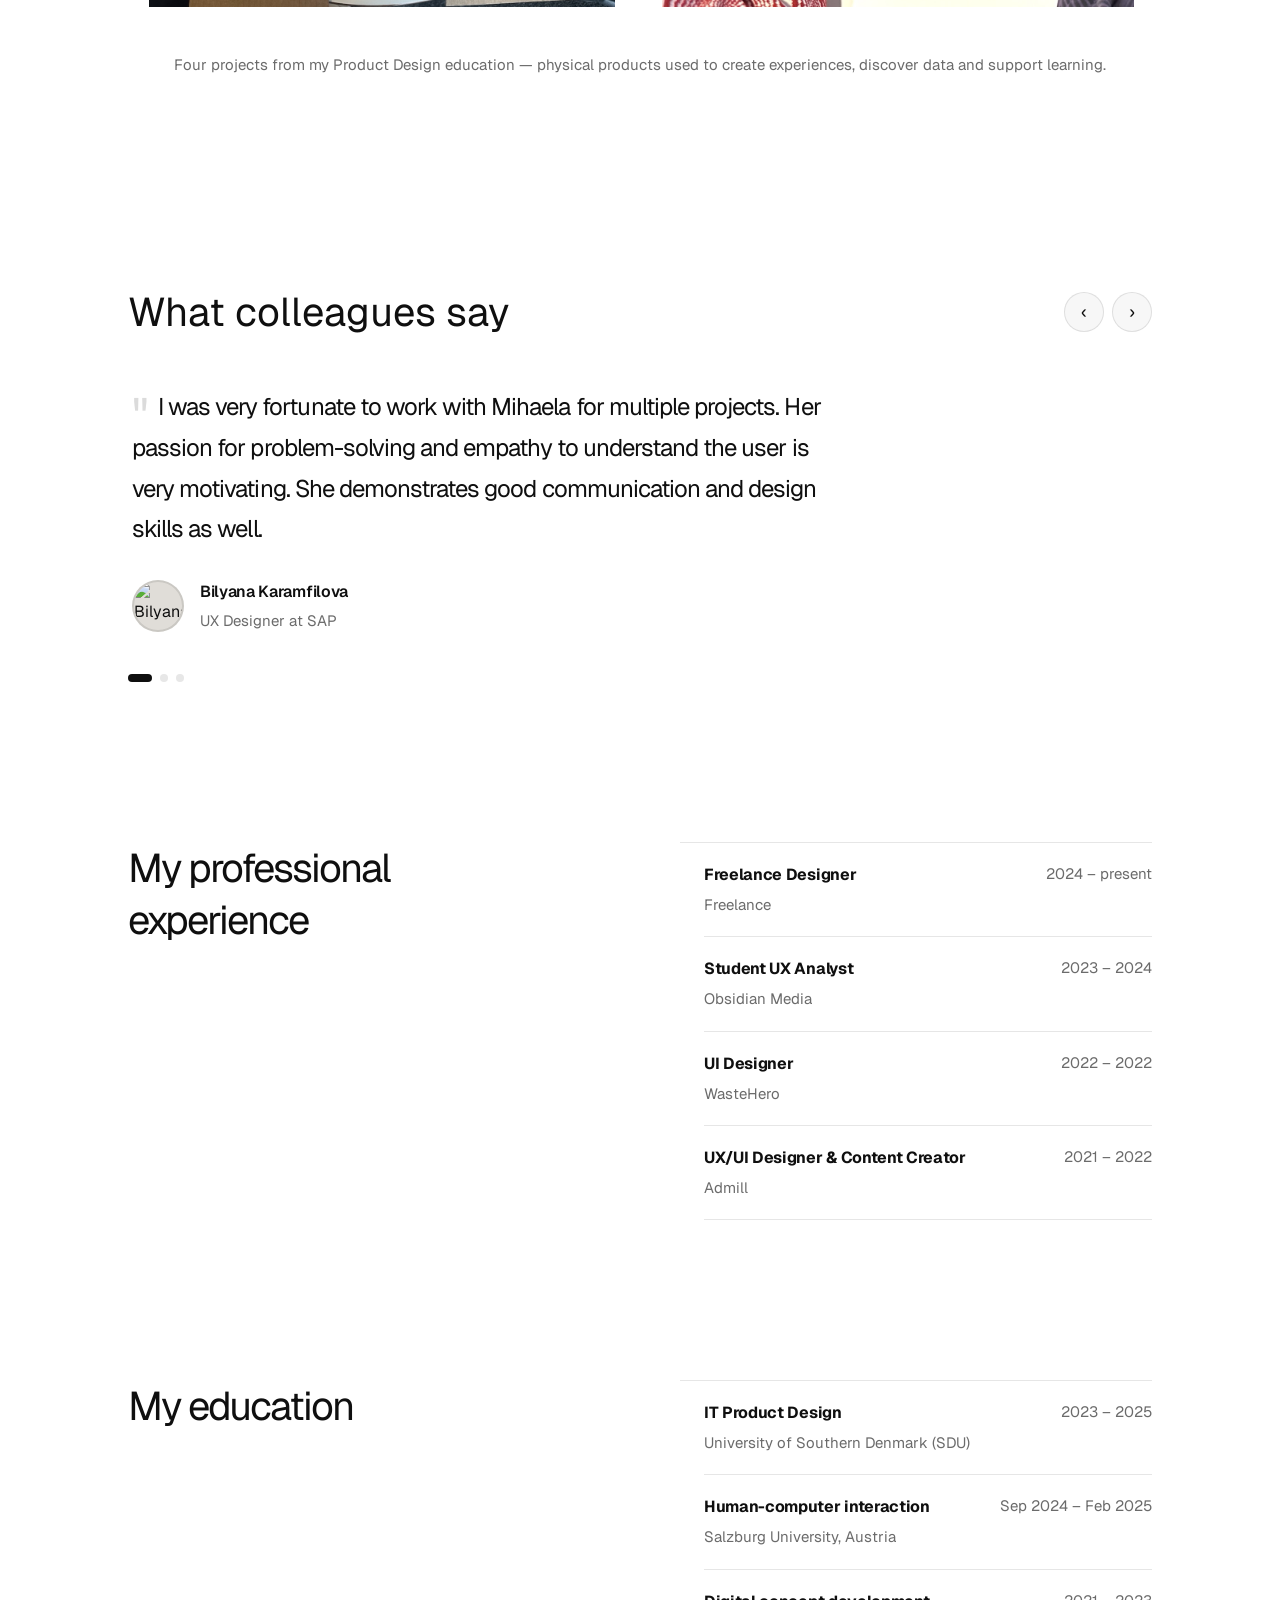
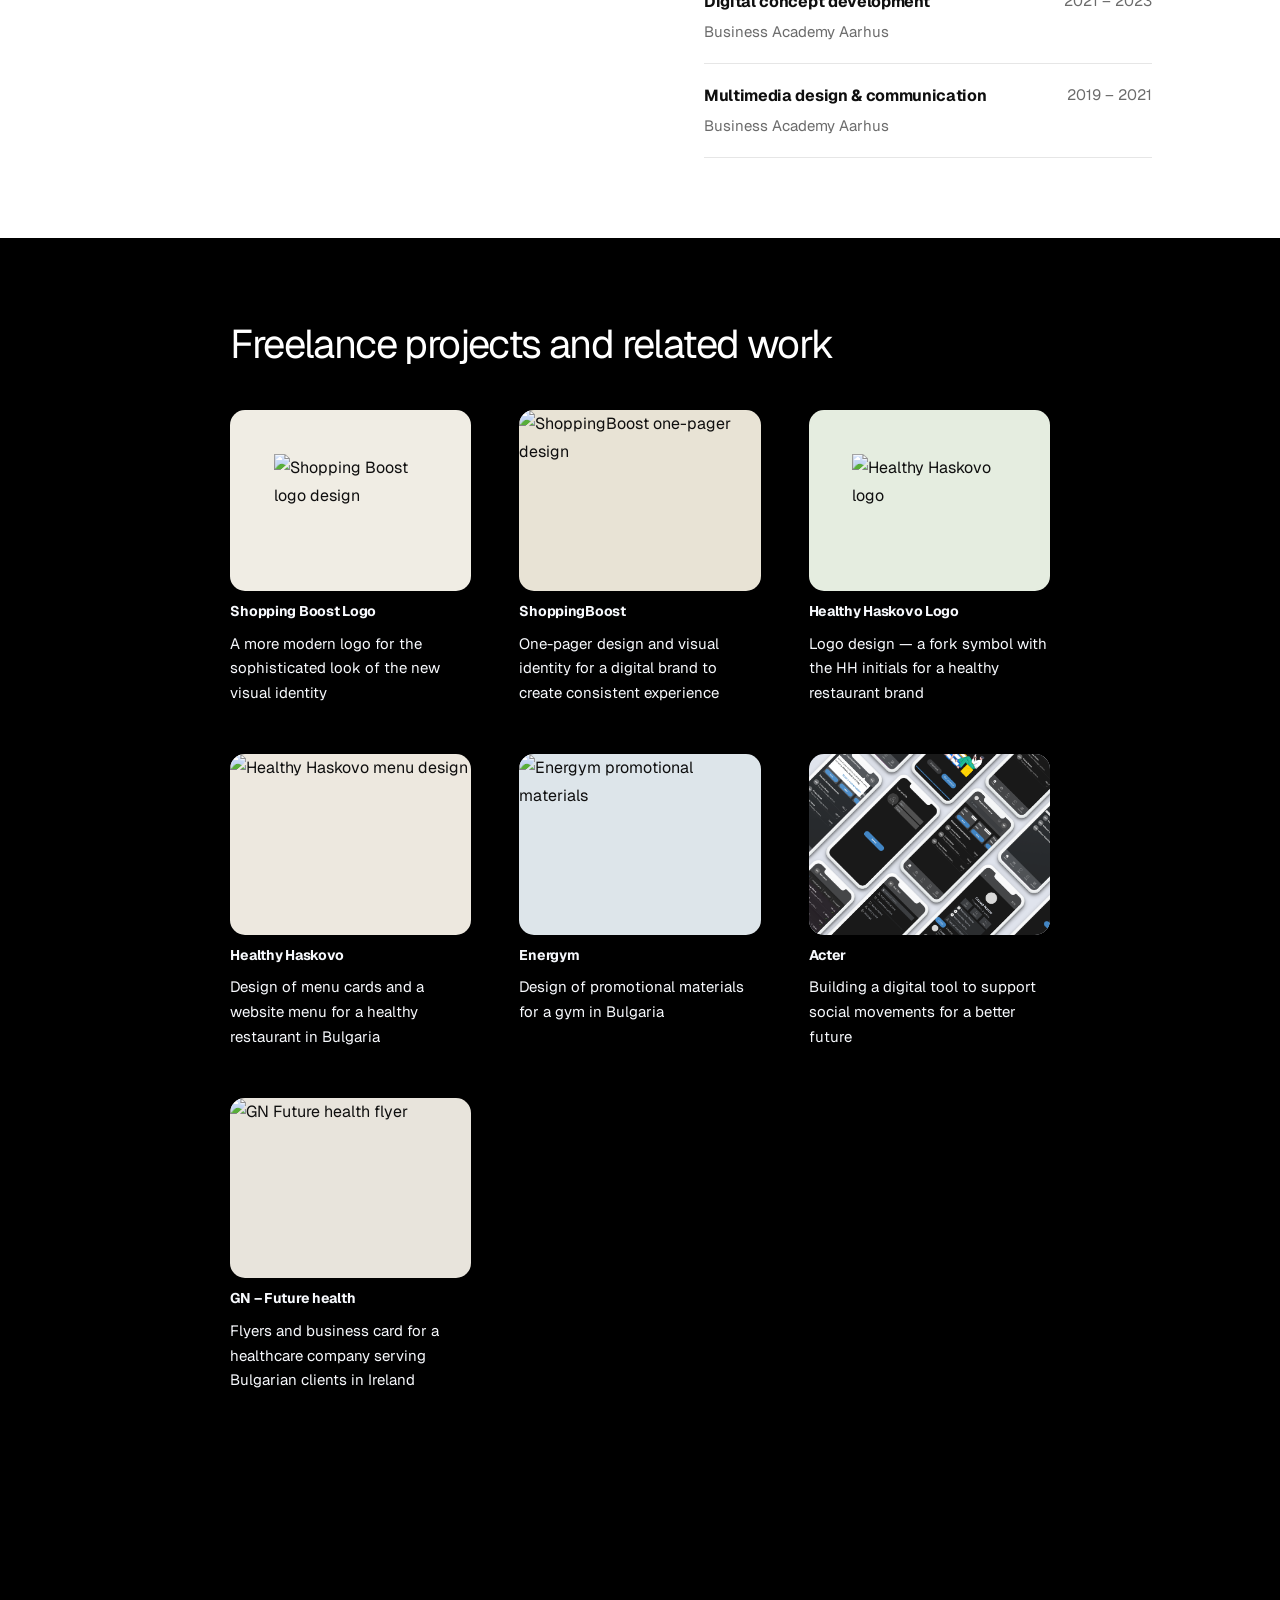
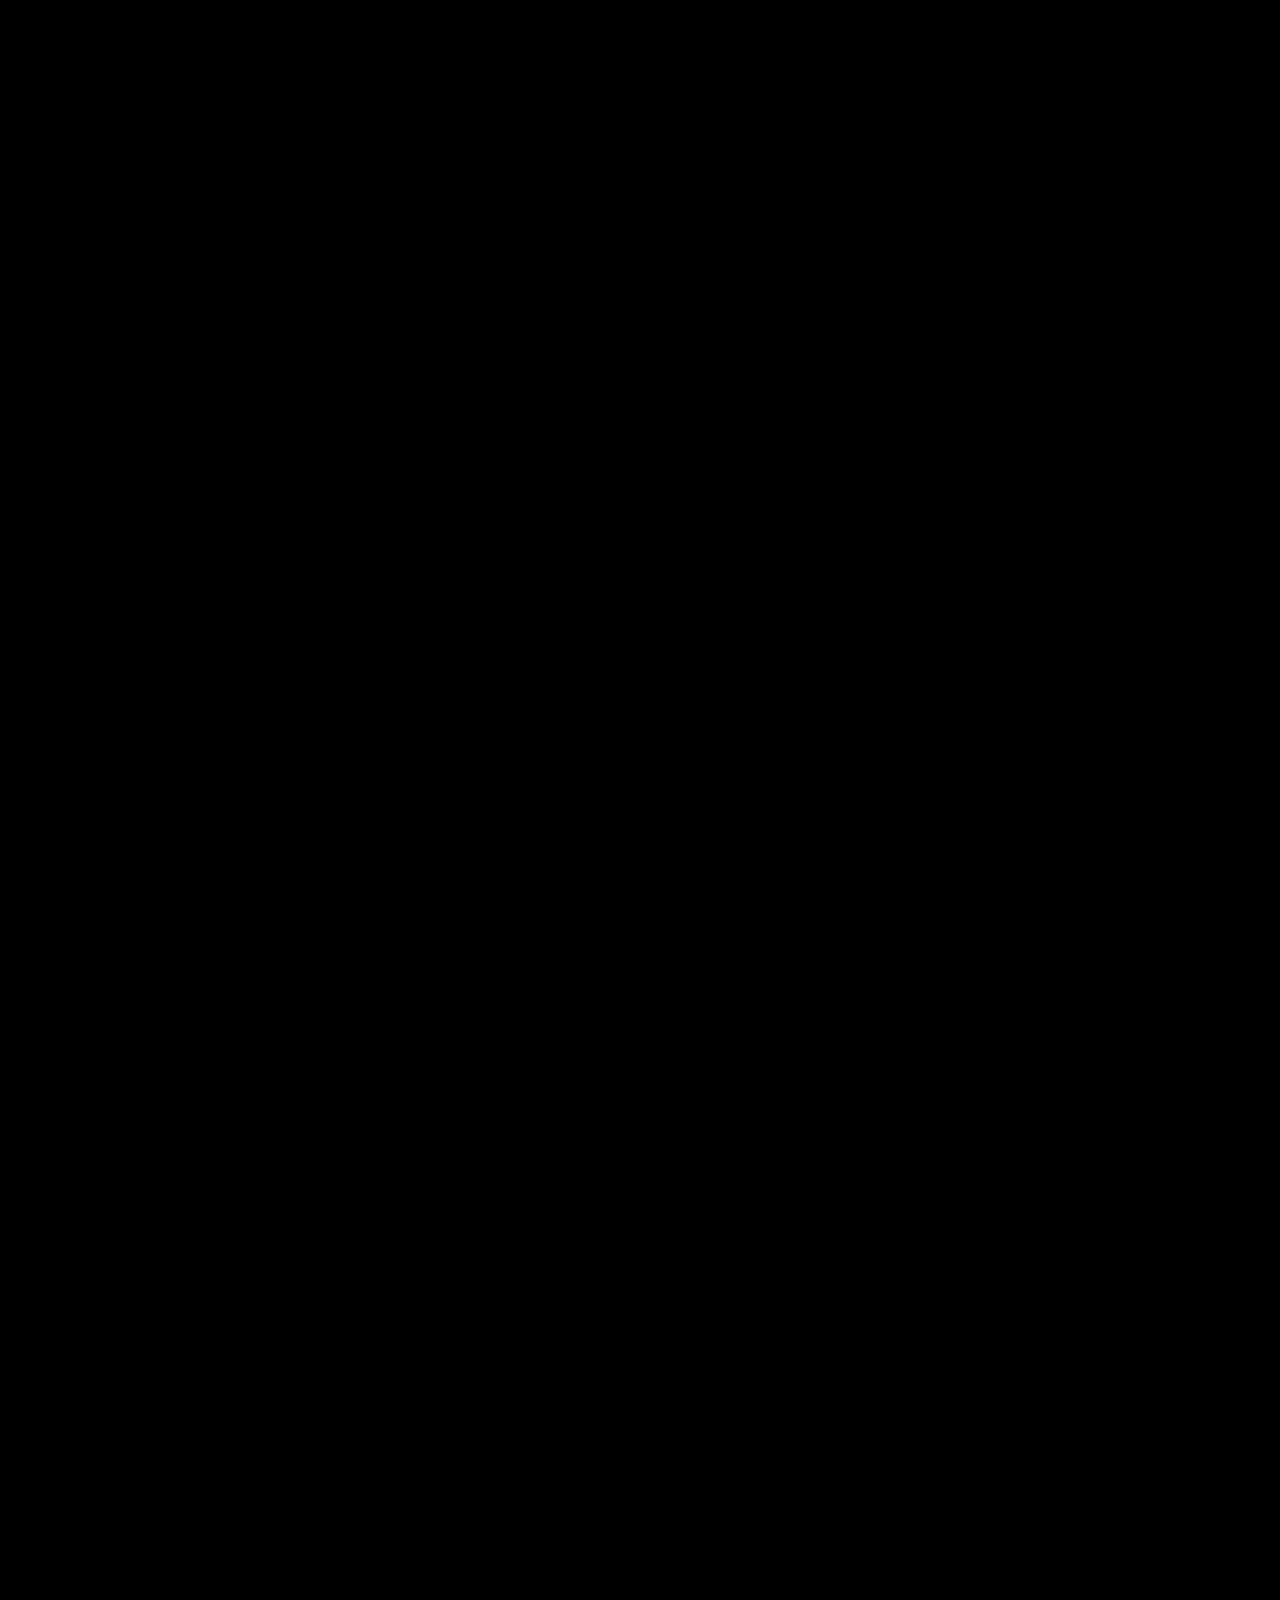
==== commit 04ea87c2: "gal" ====
--- a/about.html
+++ b/about.html
@@ -81,23 +81,22 @@
       </div>
 
       <div class="reveal" style="--reveal-delay:100ms">
-        <div class="hobby-section">
+        
         <div class="project-gallery">
          <img class="project-img" src="photos/university project - Catch the flag Large.jpeg"
                data-fallback="https://github.com/uzunovamihaela/portfolio/blob/e46a43484b80e15de00a939901bb6c075645b5d4/photos/university%20project%20-%20Catch%20the%20flag%20Large.jpeg"
-               alt="Advanced product search" loading="lazy">
+               alt="Catch the flag project" loading="lazy">
           <img class="project-img" src="photos/university project - Data visualization Large.jpeg"
                data-fallback="https://github.com/uzunovamihaela/portfolio/blob/e46a43484b80e15de00a939901bb6c075645b5d4/photos/university%20project%20-%20Data%20visualization%20Large.jpeg"
-               alt="Empty product cart screen" loading="lazy">
+               alt="Data visualization project" loading="lazy">
           <img class="project-img" src="photos/university project - Robotic hand Large.jpeg"
                data-fallback="https://github.com/uzunovamihaela/portfolio/blob/e46a43484b80e15de00a939901bb6c075645b5d4/photos/university%20project%20-%20Robotic%20hand%20Large.jpeg"
-               alt="Empty product cart screen" loading="lazy">
+               alt="Robotic hand project" loading="lazy">
           <img class="project-img" src="photos/university project - The tower of reasons Large.jpeg"
                data-fallback="https://github.com/uzunovamihaela/portfolio/blob/e46a43484b80e15de00a939901bb6c075645b5d4/photos/university%20project%20-%20The%20tower%20of%20reasons%20Large.jpeg"
-               alt="Empty product cart screen" loading="lazy">
+               alt="The tower of reasons" loading="lazy">
                <br>
         </div>
-      </div>
         <p class="photo-caption">
           Four projects from my Product Design education — physical products
           used to create experiences, discover data and support learning.
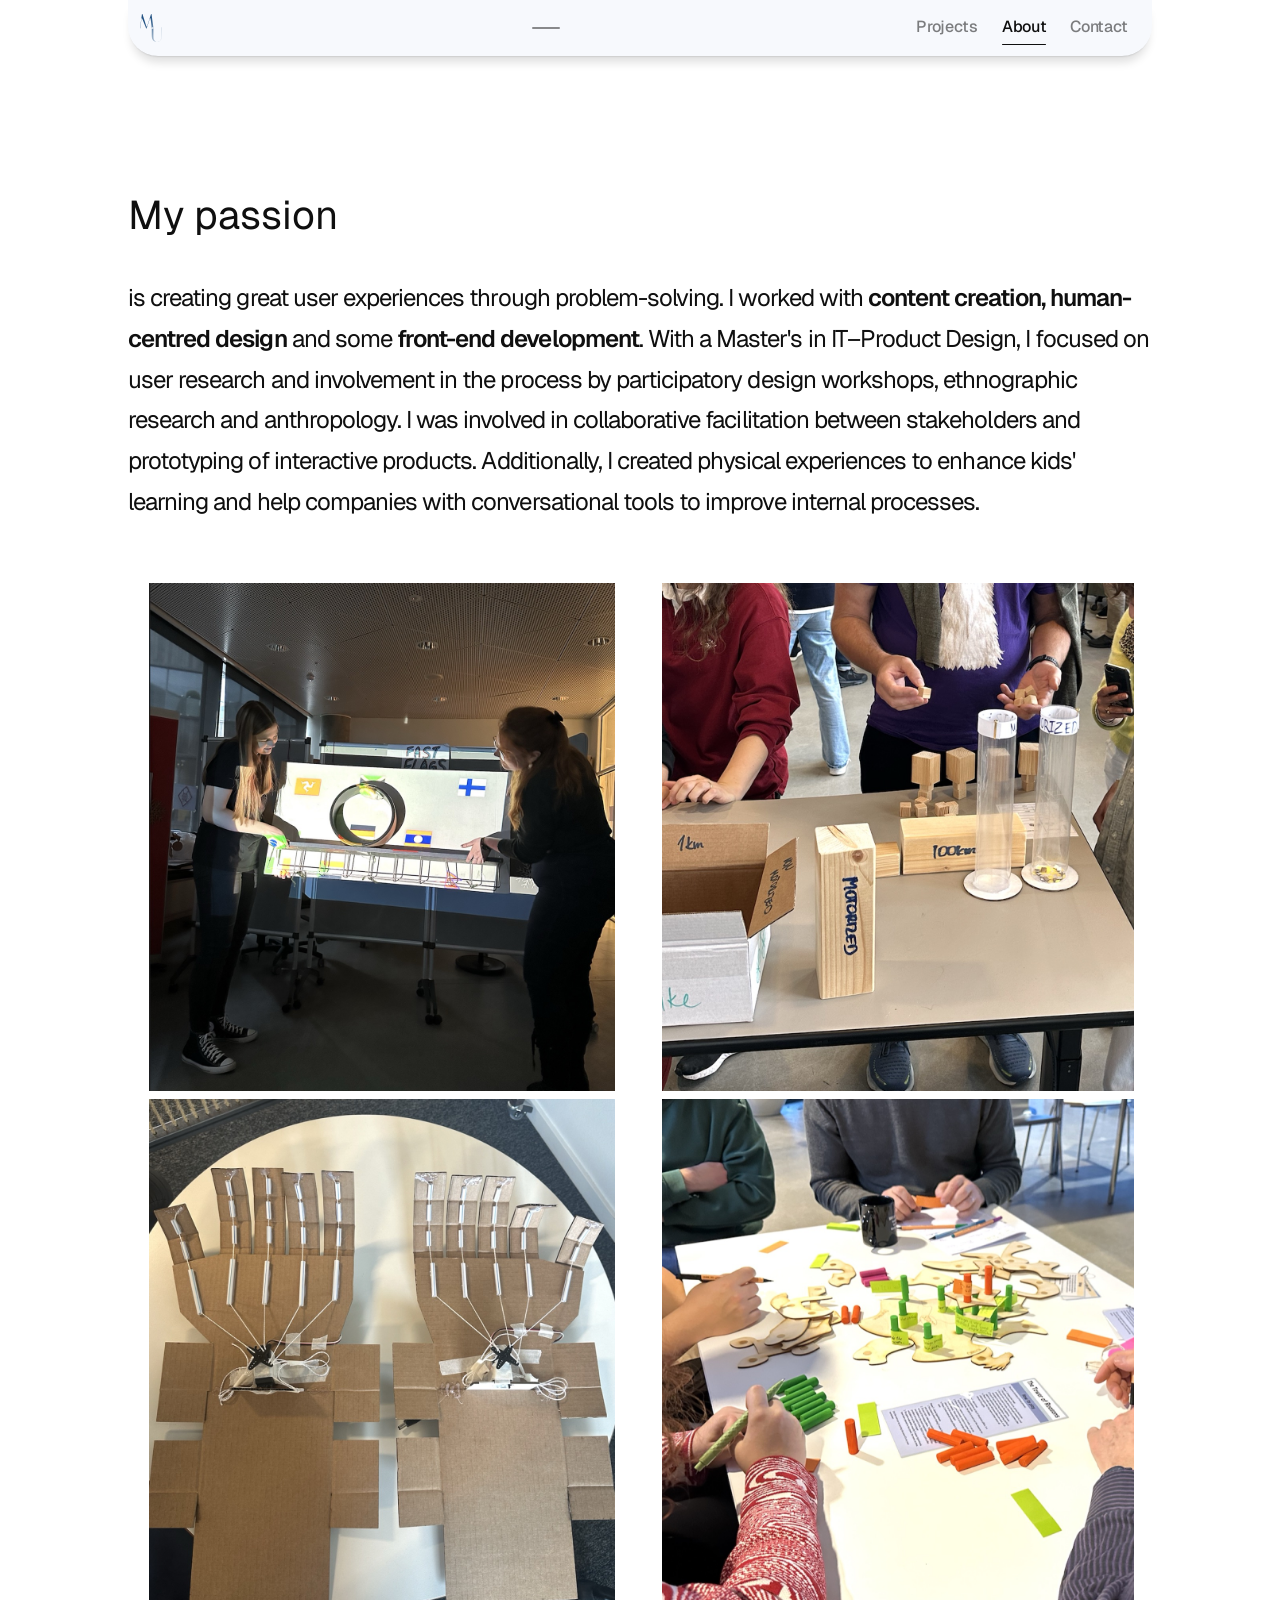
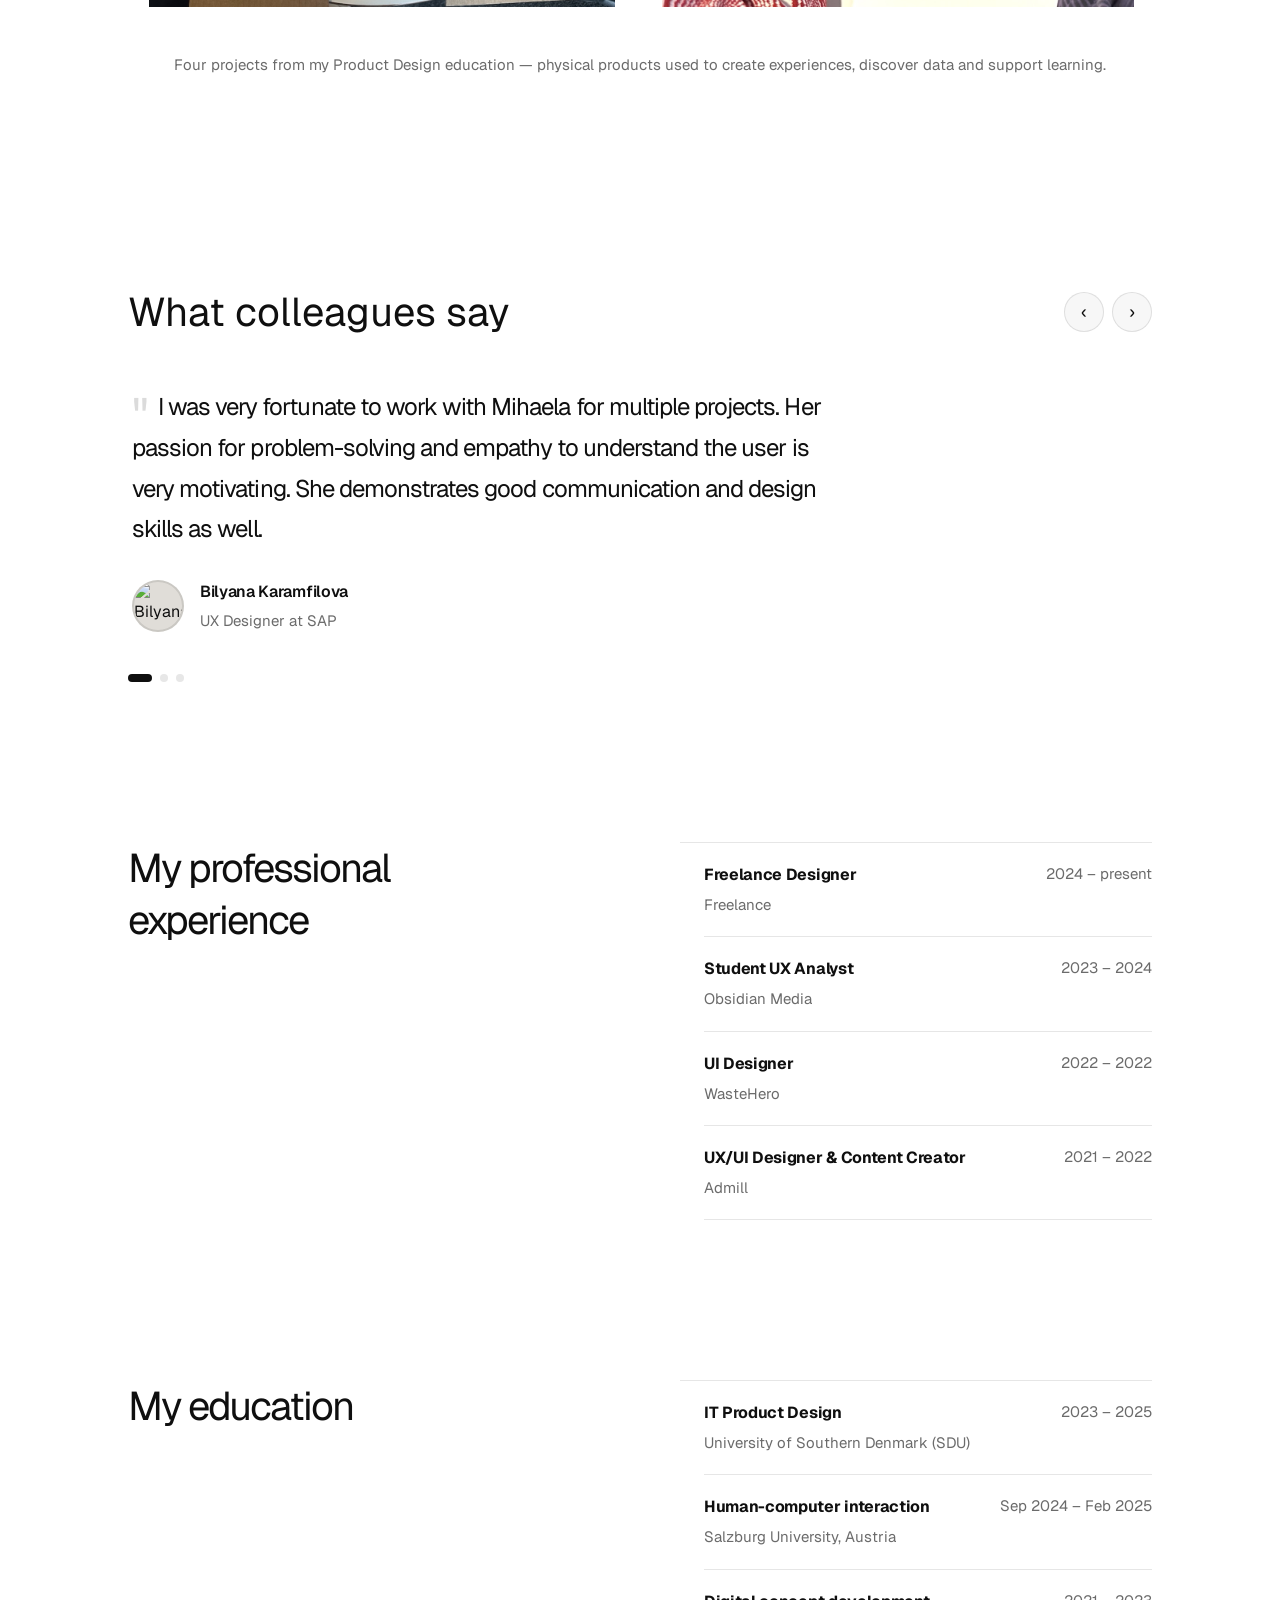
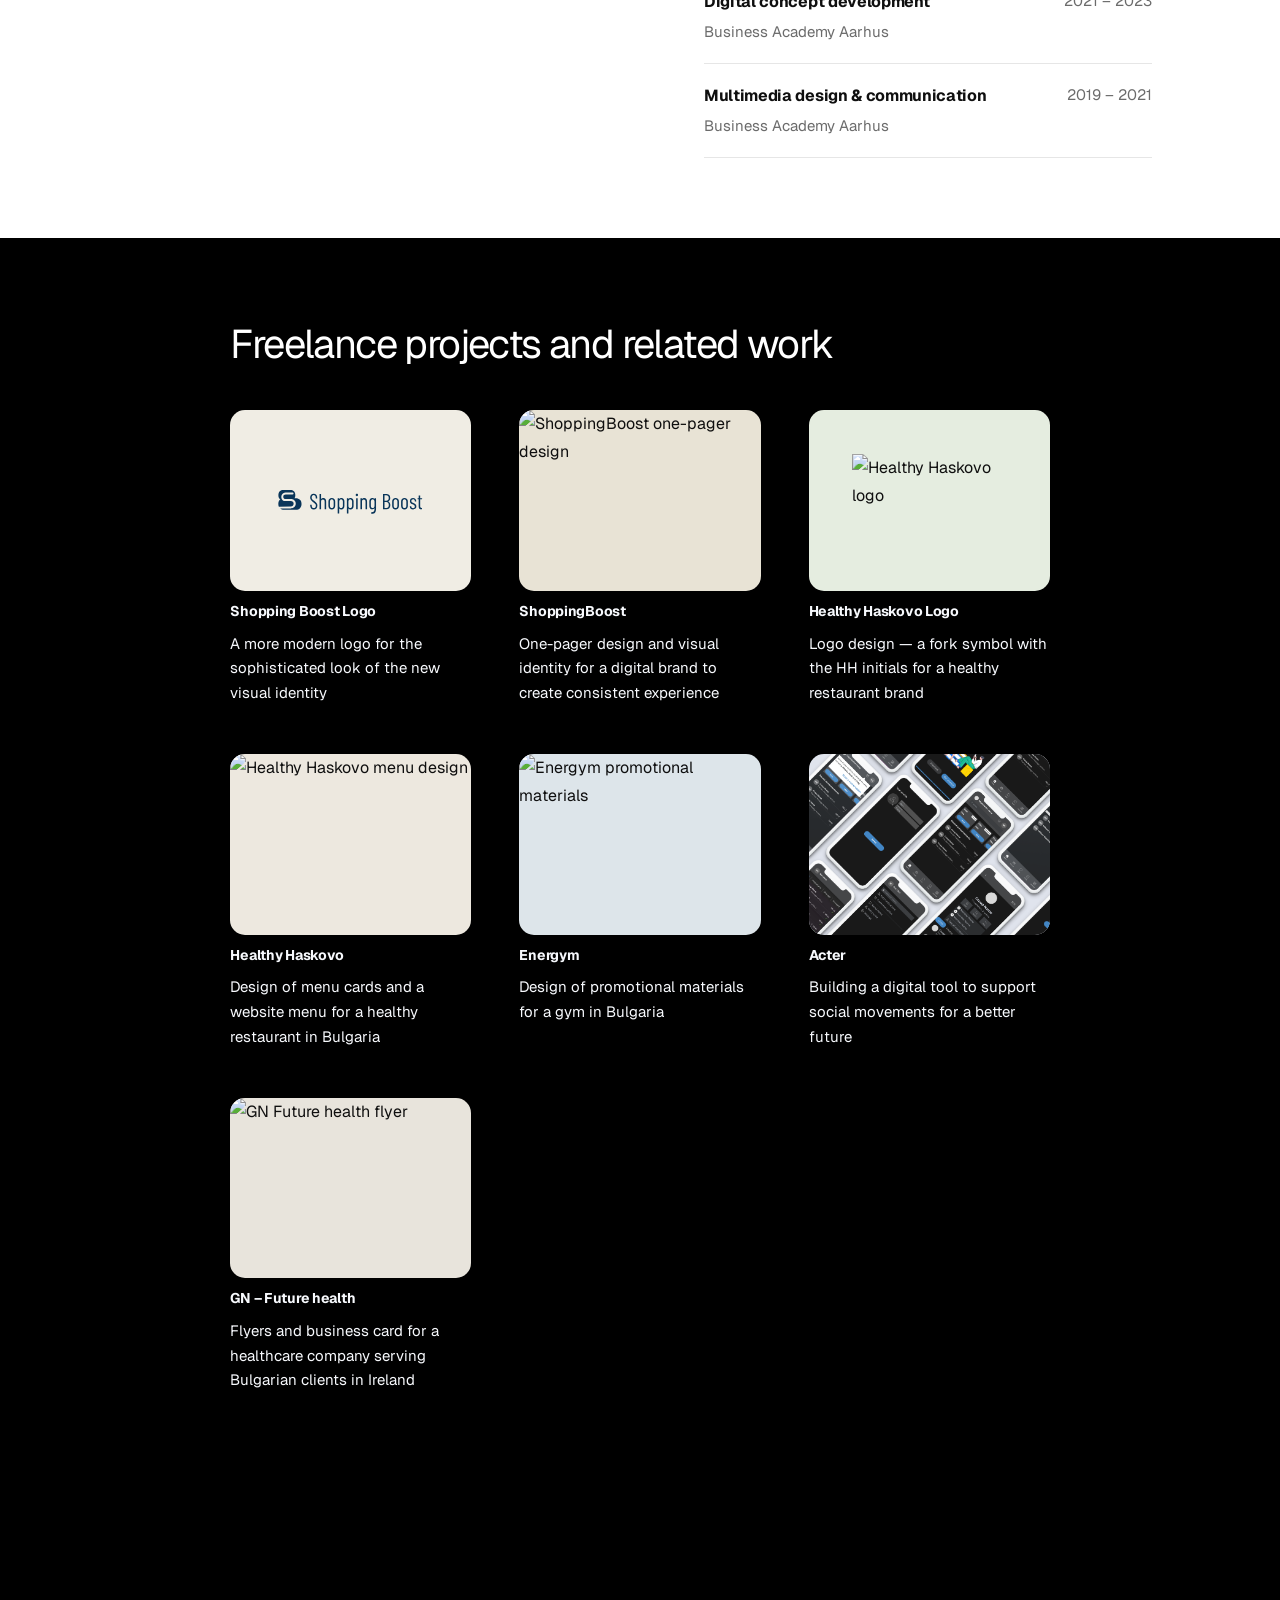
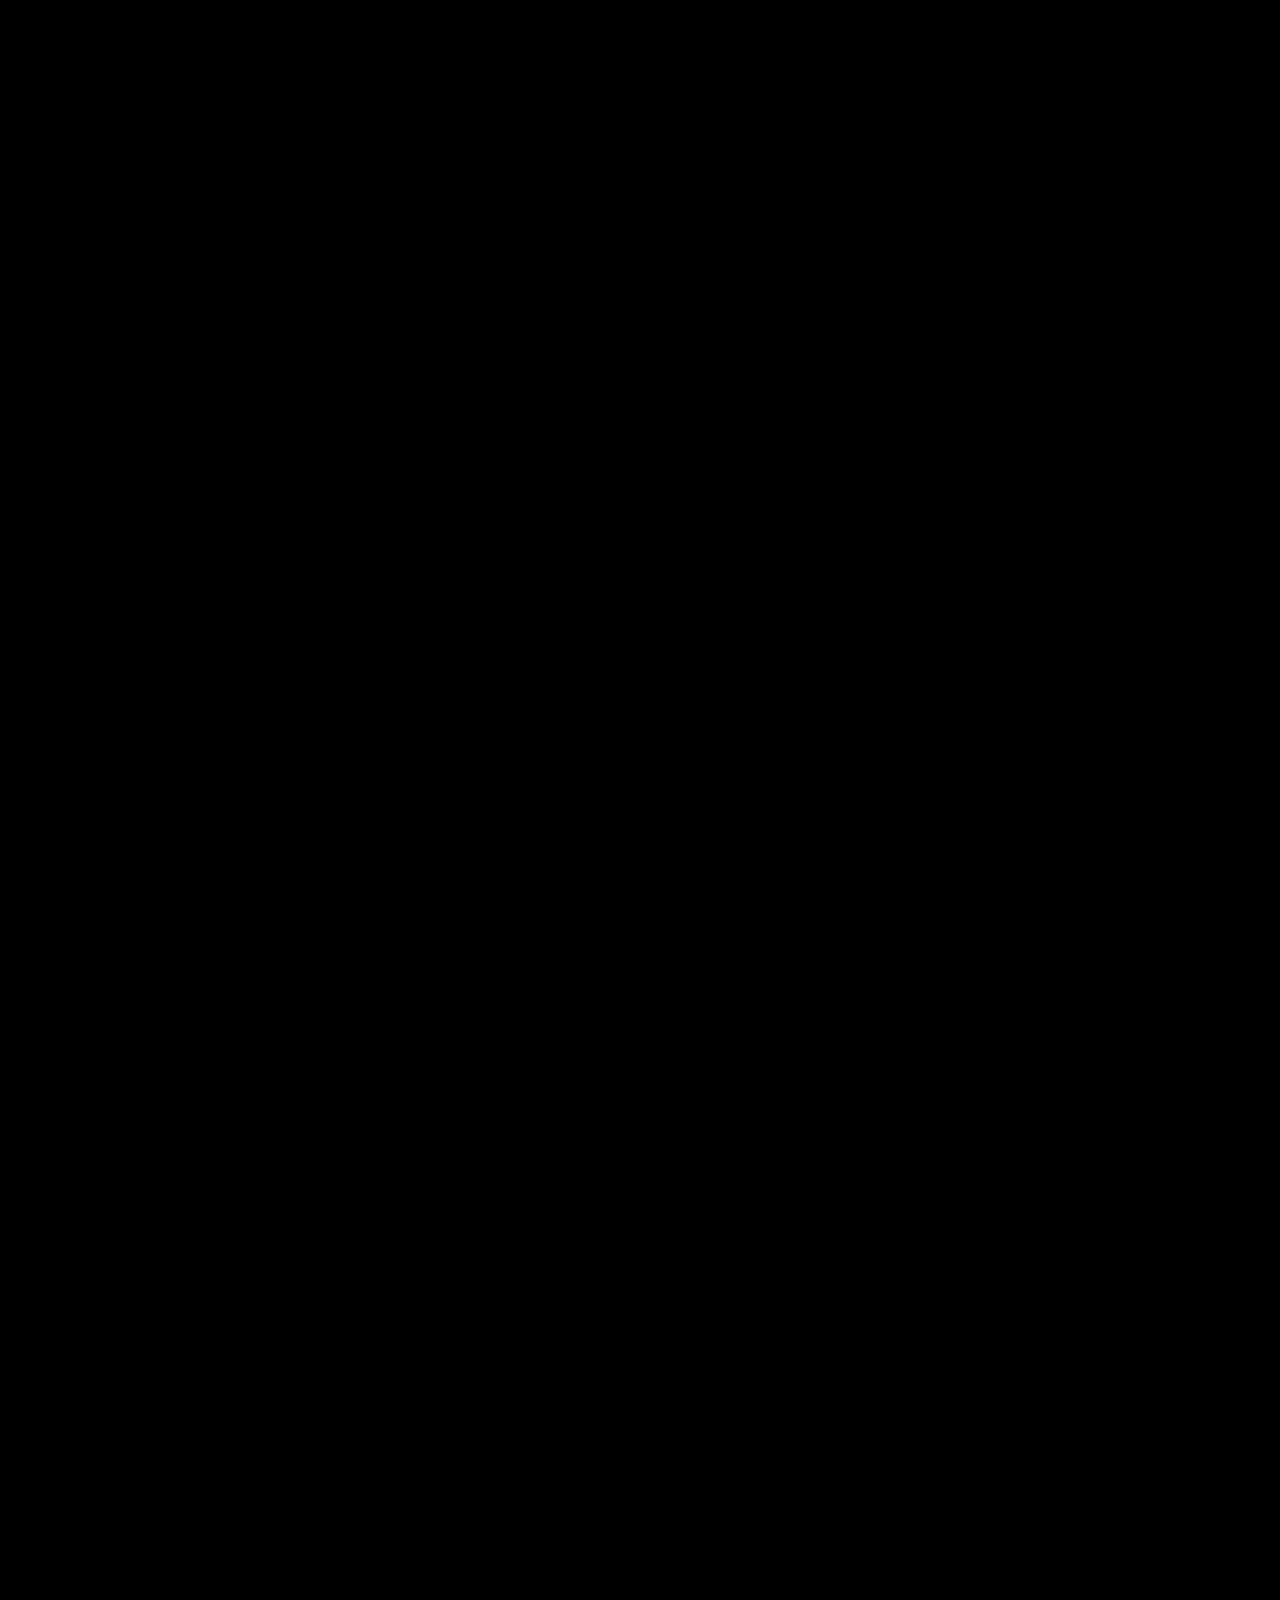
==== commit 780b3b48: "shopping boost" ====
--- a/about.html
+++ b/about.html
@@ -81,7 +81,7 @@
       </div>
 
       <div class="reveal" style="--reveal-delay:100ms">
-        
+
         <div class="project-gallery">
          <img class="project-img" src="photos/university project - Catch the flag Large.jpeg"
                data-fallback="https://github.com/uzunovamihaela/portfolio/blob/e46a43484b80e15de00a939901bb6c075645b5d4/photos/university%20project%20-%20Catch%20the%20flag%20Large.jpeg"
@@ -324,8 +324,8 @@
         <!-- LOGO items use --logo modifier for object-fit:contain -->
         <div class="freelance-item">
           <div class="freelance-item__thumb freelance-item__thumb--logo" style="background:#f0ede4;">
-            <img src="assets/images/freelance-shopping-boost-logo.svg"
-                 data-fallback="https://framerusercontent.com/images/0Tjo4TJbBhtSifZKqpNWFvZrxtI.svg"
+            <img src="photos/Shooping boost - Logo suggestion final.svg"
+                 data-fallback="https://github.com/uzunovamihaela/portfolio/blob/63347450122f99ce6740789fa48dd2983ed3065d/photos/Shooping%20boost%20-%20Logo%20suggestion%20final.svg"
                  alt="Shopping Boost logo design" loading="lazy">
           </div>
           <p class="freelance-item__title">Shopping Boost Logo</p>
